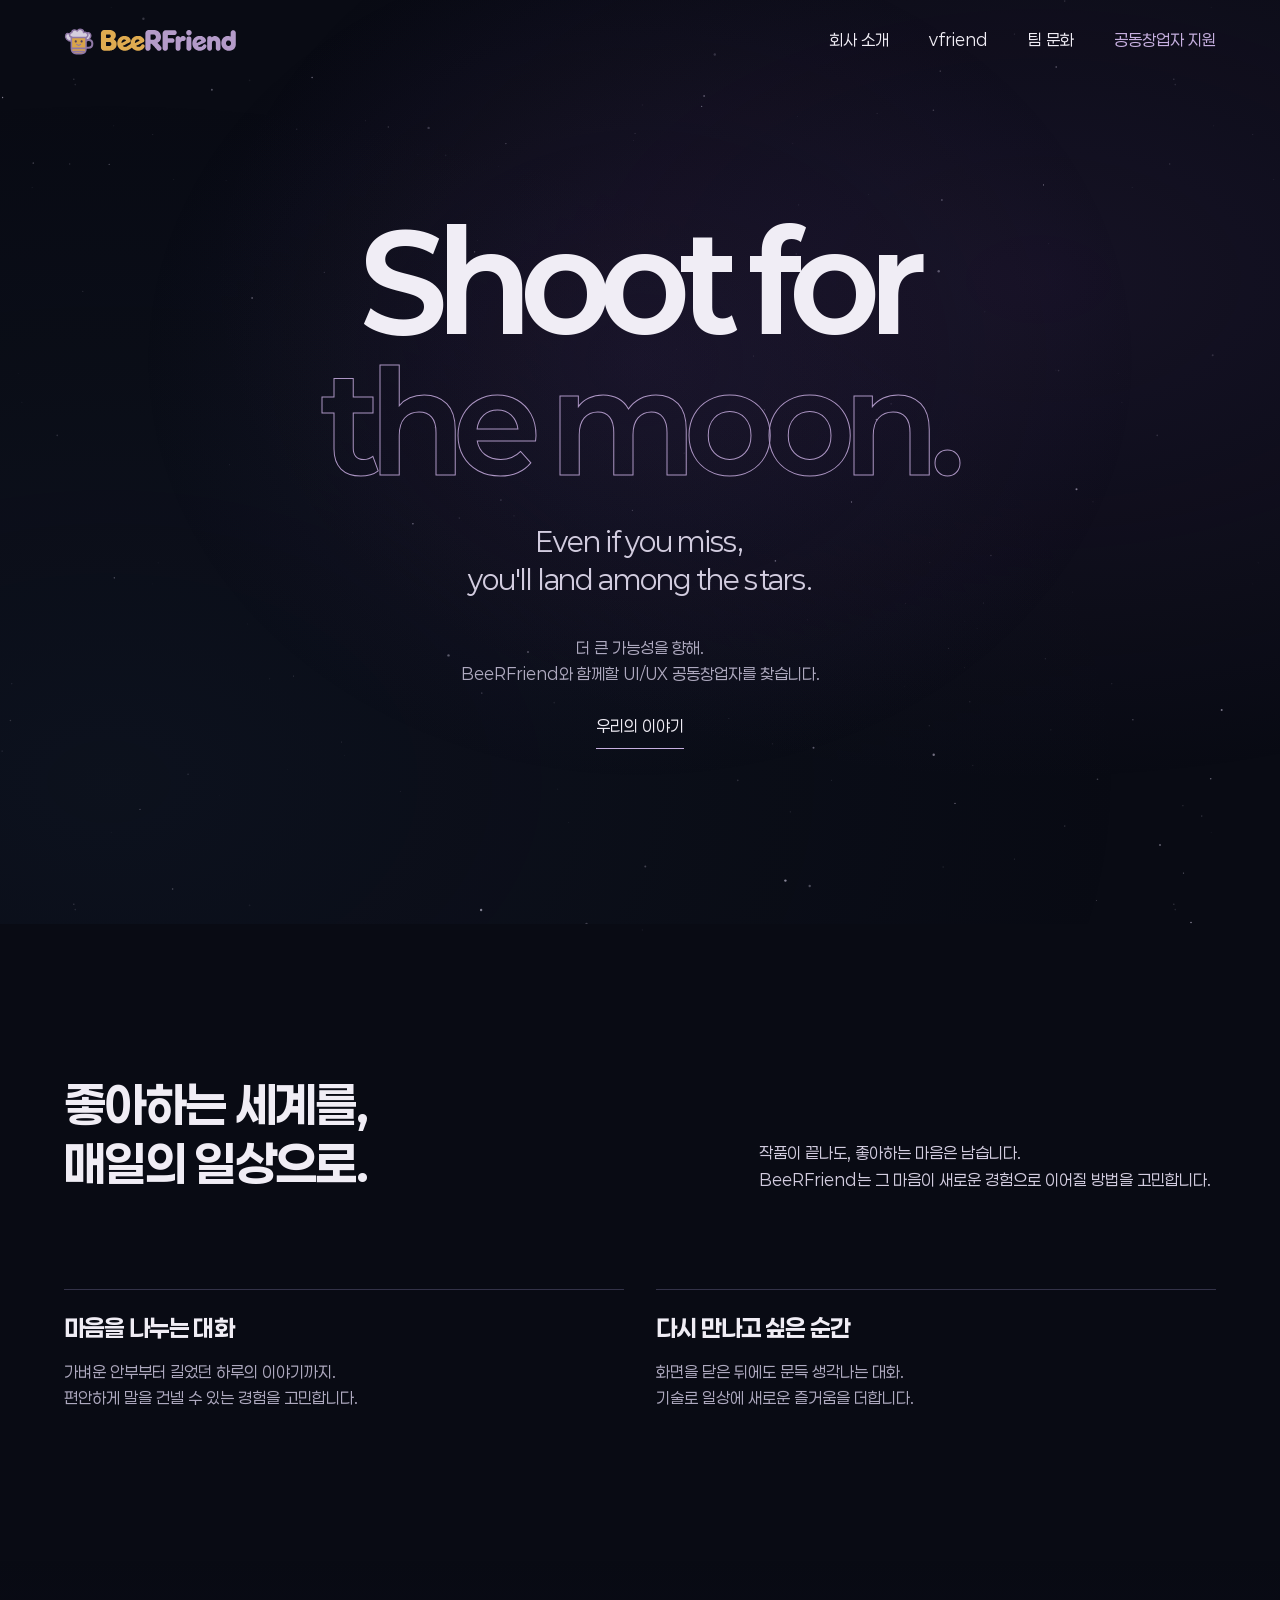
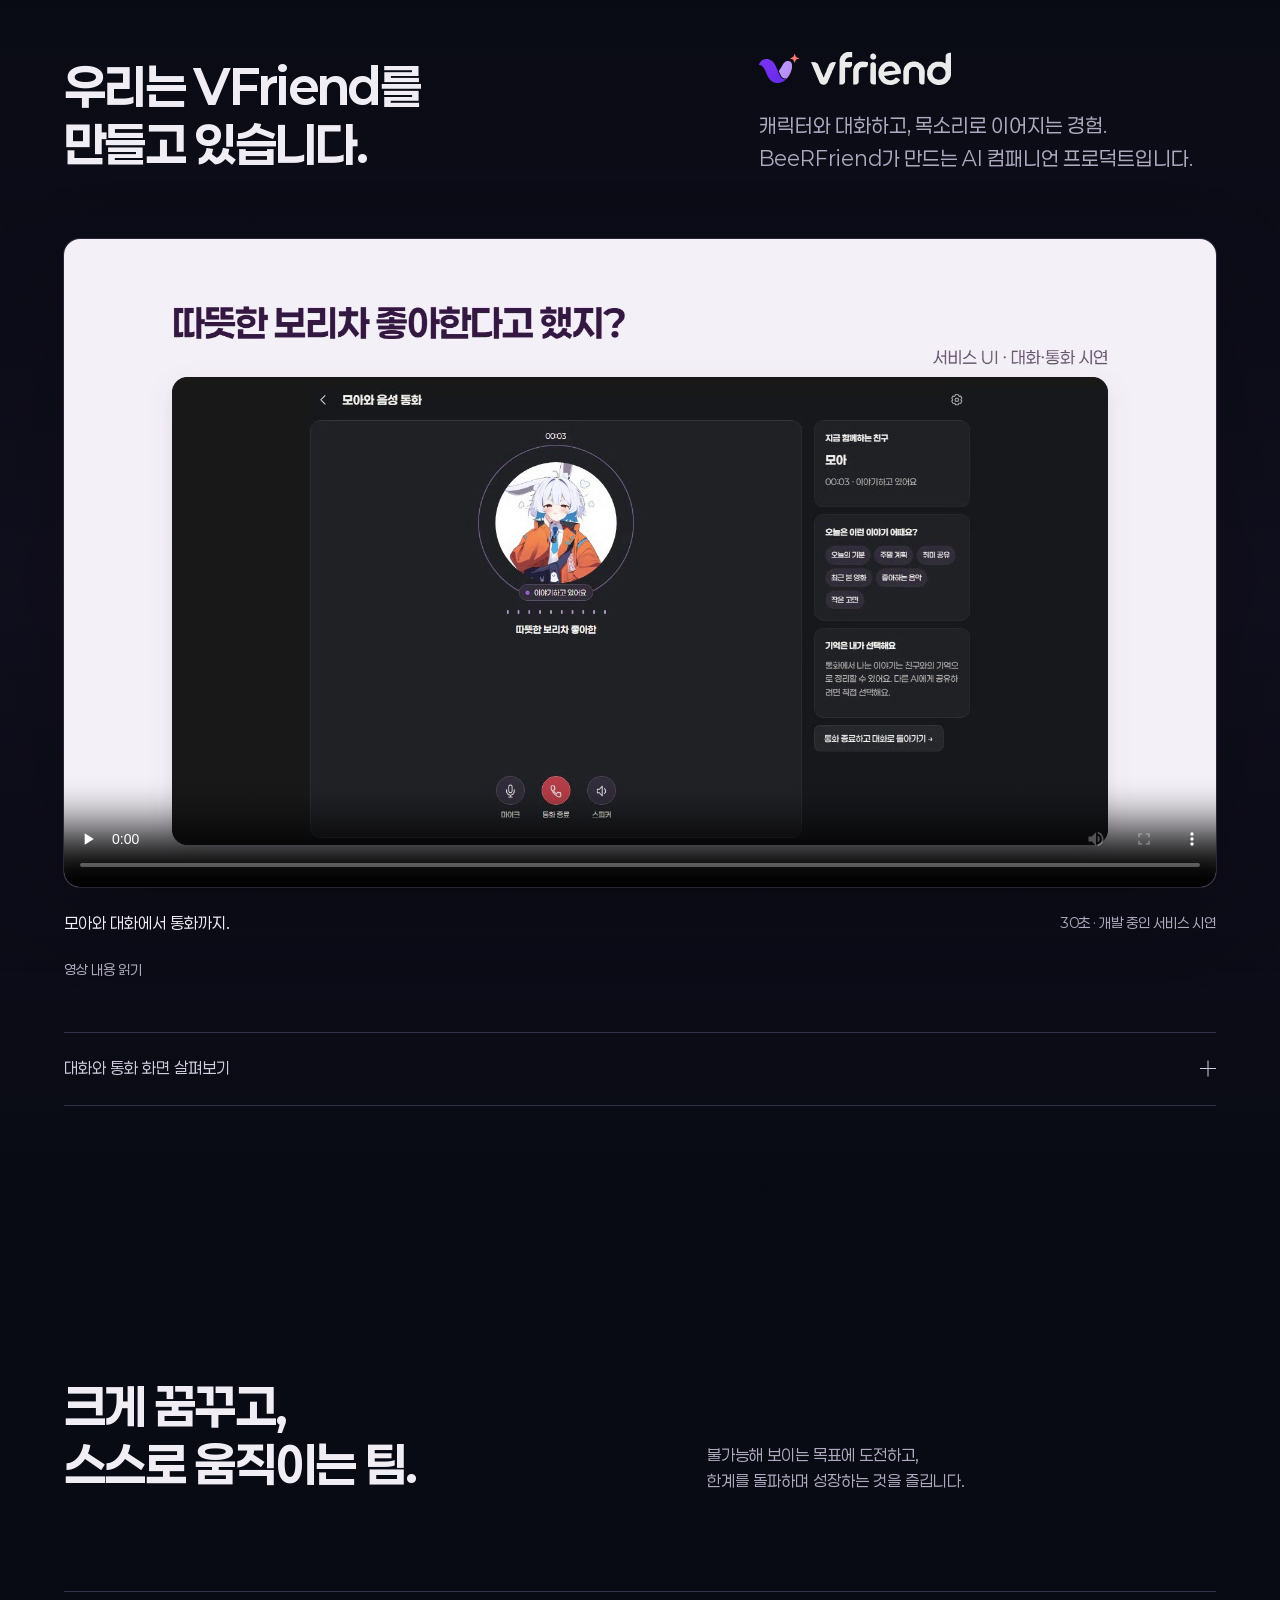
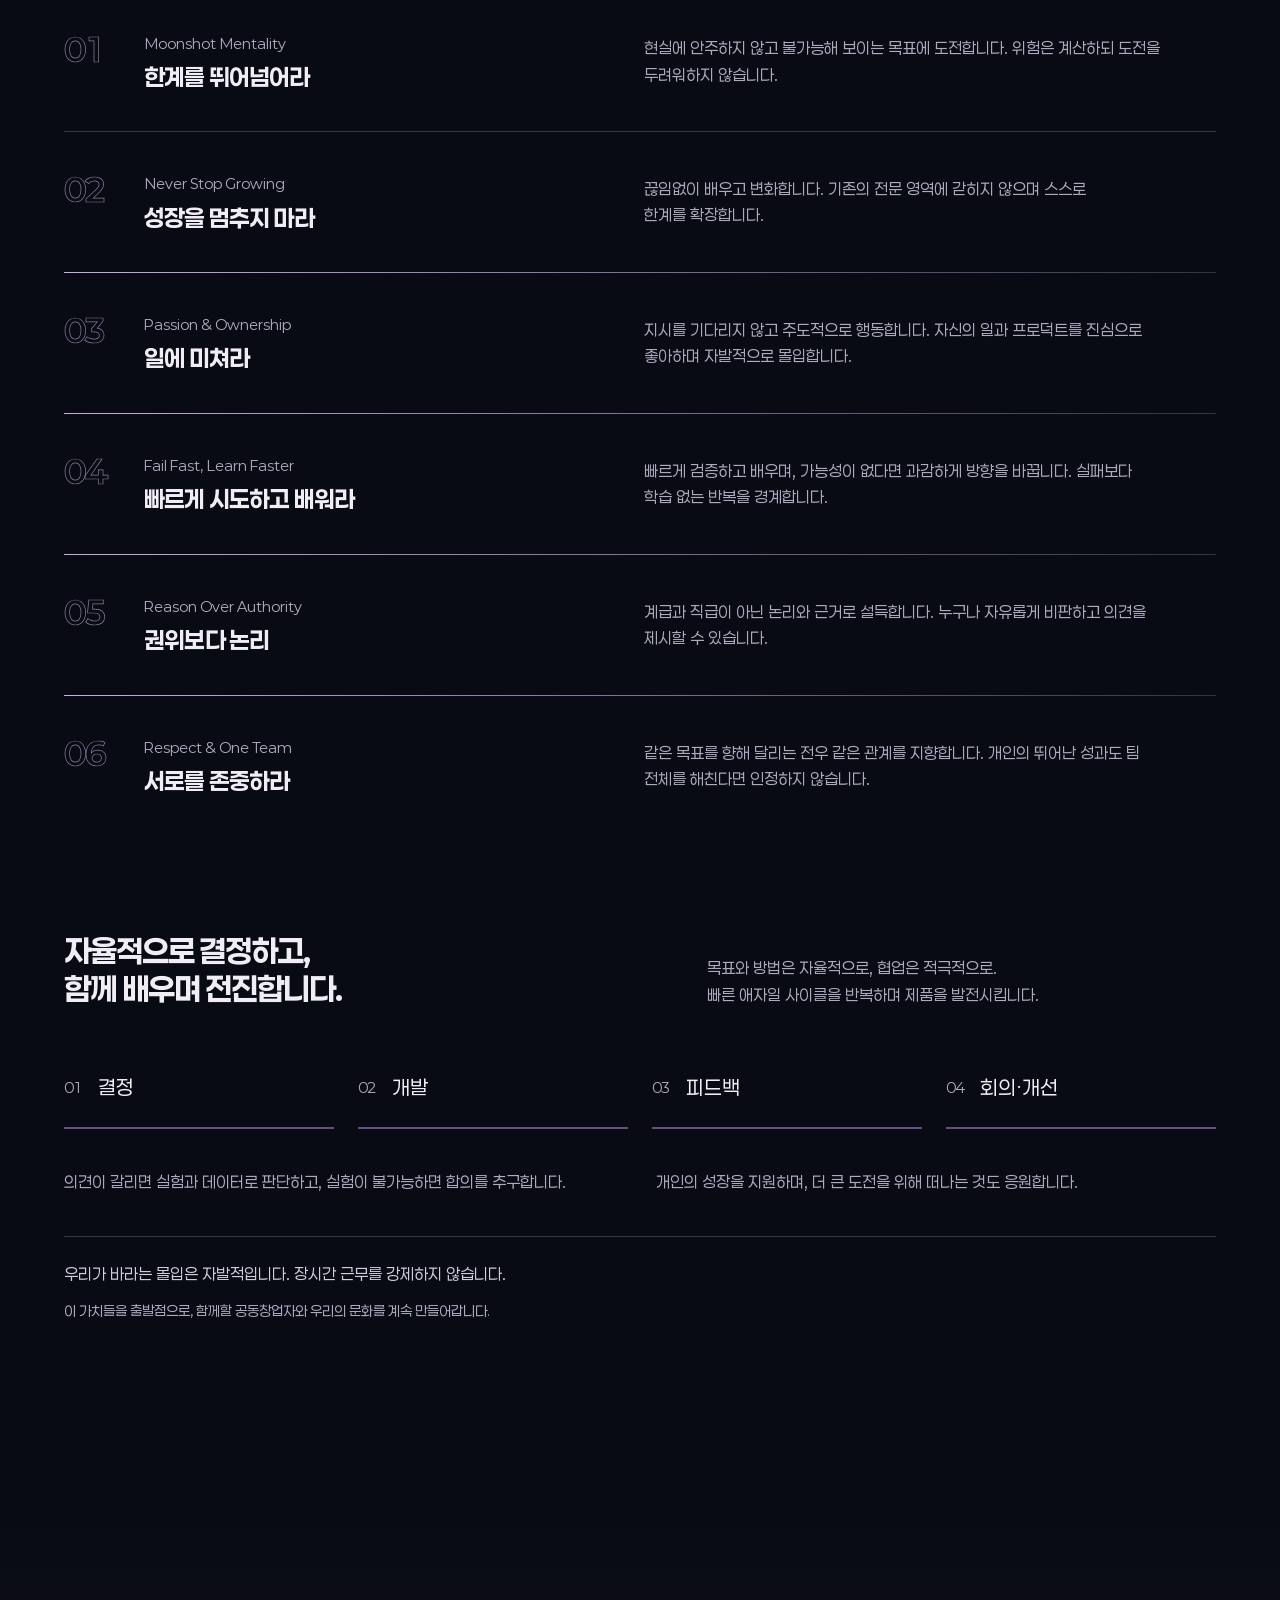
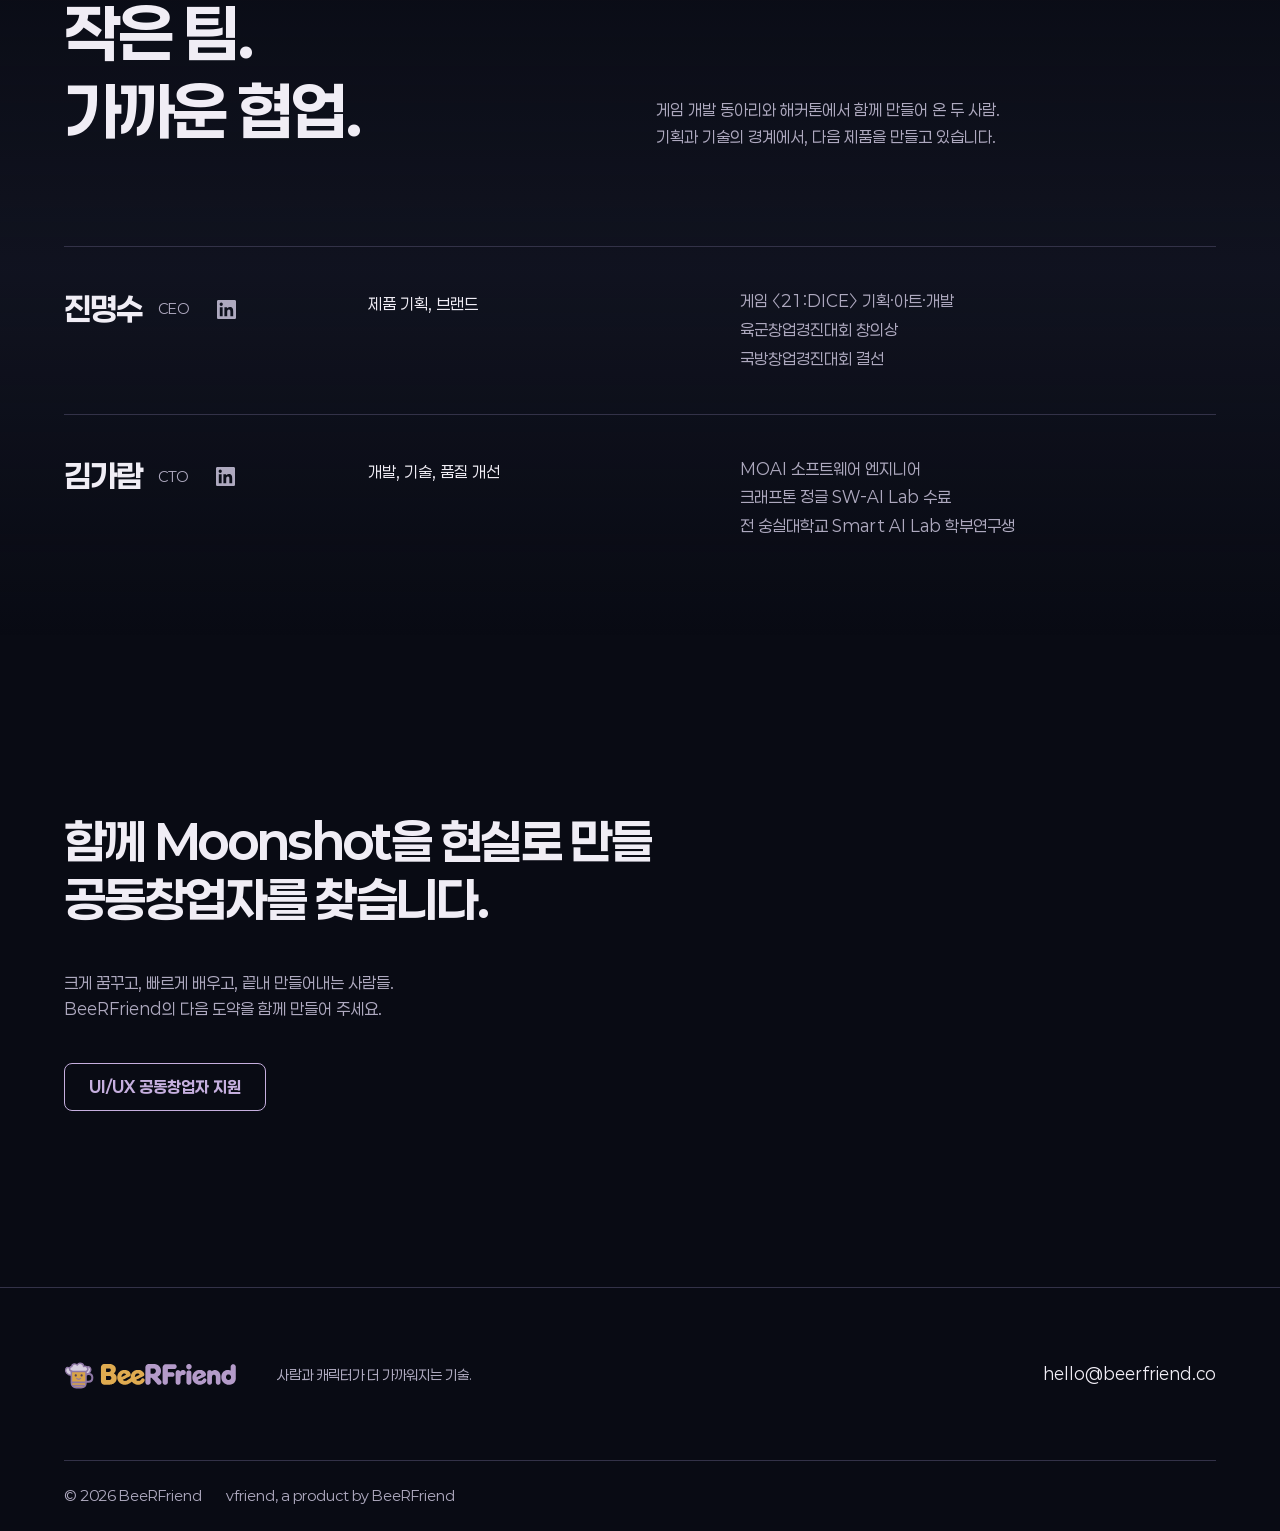
==== index.html @ 92ecc0ac "Publish BeeRFriend company website" ====
<!doctype html>
<html lang="ko">
<head>
  <meta charset="utf-8">
  <meta name="viewport" content="width=device-width,initial-scale=1">
  <meta name="theme-color" content="#090b14">
  <meta name="description" content="함께 Moonshot을 현실로 만들 UI/UX 공동창업자를 찾습니다. BeeRFriend는 AI와 디자인으로 새로운 대화 경험을 만듭니다.">
  <meta property="og:title" content="BeeRFriend — UI/UX 공동창업자 모집">
  <meta property="og:description" content="Shoot for the moon. Even if you miss, you'll land among the stars. 함께 Moonshot을 현실로 만들 공동창업자를 찾습니다.">
  <meta property="og:type" content="website">
  <title>BeeRFriend | UI/UX 공동창업자 모집</title>
  <link rel="icon" href="assets/beerfriend-mark.png" type="image/png">
  <link rel="preload" href="assets/fonts/Paperlogy-700.woff2" as="font" type="font/woff2" crossorigin>
  <link rel="stylesheet" href="styles.css">
  <script src="app.js" defer></script>
</head>
<body>
  <a class="skip-link" href="#main">본문으로 바로가기</a>
  <header class="site-header"><div class="nav-shell wrap">
  <a class="company-logo" href="#top" aria-label="BeeRFriend 회사 홈페이지 처음으로"><img src="assets/beerfriend-dark.svg" alt="BeeRFriend" width="178" height="57" fetchpriority="high"></a>
  <nav class="desktop-nav" aria-label="주 메뉴"><a href="#company">회사 소개</a><a href="#product">vfriend</a><a href="#culture">팀 문화</a><a class="nav-careers" href="apply.html">공동창업자 지원</a></nav>
  <button class="menu-toggle" type="button" aria-controls="mobile-nav" aria-expanded="false" aria-label="메뉴 열기"><span></span><span></span></button>
  </div><nav id="mobile-nav" aria-label="모바일 메뉴" hidden><a href="#company">회사 소개</a><a href="#product">vfriend</a><a href="#culture">팀 문화</a><a href="apply.html">공동창업자 지원</a></nav></header>

  <main id="main">
    <section class="hero" id="top" aria-labelledby="hero-title">
      <div class="hero-layout wrap">
        <div class="opening-copy">
          <h1 id="hero-title" lang="en"><span class="intro-line"><span>Shoot for</span></span> <span class="intro-line"><span>the moon.</span></span></h1>
          <p class="quote-continuation" lang="en">Even if you miss,<br> you'll land among the stars.</p>
          <p class="hero-company">더 큰 가능성을 향해.<br> BeeRFriend와 함께할 UI/UX 공동창업자를 찾습니다.</p>
          <a class="hero-product-link" href="#company">우리의 이야기</a>
        </div>
      </div>
</section>


    <section class="company-section wrap" id="company" aria-labelledby="company-title">
      <div class="company-intro"><h2 id="company-title">좋아하는 세계를,<br> 매일의 일상으로.</h2><p>작품이 끝나도, 좋아하는 마음은 남습니다.<br> BeeRFriend는 그 마음이 새로운 경험으로 이어질 방법을 고민합니다.</p></div>
      <div class="company-principles"><div><h3>마음을 나누는 대화</h3><p>가벼운 안부부터 길었던 하루의 이야기까지.<br> 편안하게 말을 건넬 수 있는 경험을 고민합니다.</p></div><div><h3>다시 만나고 싶은 순간</h3><p>화면을 닫은 뒤에도 문득 생각나는 대화.<br> 기술로 일상에 새로운 즐거움을 더합니다.</p></div></div>
    </section>

    <section class="product-section" id="product" aria-labelledby="product-title">
      <div class="wrap">
        <div class="product-intro"><h2 id="product-title">우리는 VFriend를<br> 만들고 있습니다.</h2><div class="product-intro-copy"><div class="product-brand"><img class="product-mark" src="assets/vfriend-mark.svg" alt="" width="40" height="40"><img class="product-wordmark" src="assets/vfriend.svg" alt="vfriend" width="140" height="34"></div><p>캐릭터와 대화하고, 목소리로 이어지는 경험.<br> BeeRFriend가 만드는 AI 컴패니언 프로덕트입니다.</p></div></div>
        <figure class="product-film" aria-label="VFriend 소개 영상">
          <video id="product-video" controls playsinline preload="none" poster="assets/demo-poster.jpg" aria-label="모아와의 대화와 음성 통화 시연"><source src="assets/vfriend-demo.mp4" type="video/mp4"><track kind="captions" src="assets/demo.ko.vtt" srclang="ko" label="한국어">이 브라우저에서는 영상을 재생할 수 없습니다.</video>
          <figcaption><span>모아와 대화에서 통화까지.</span><span>30초 · 개발 중인 서비스 시연</span></figcaption>
          <details class="video-transcript"><summary>영상 내용 읽기</summary><p>모아가 하루의 안부를 묻고, 문자로 나누던 대화를 목소리로 이어갑니다. 따뜻한 보리차를 좋아한다는 이야기를 다시 꺼내며 “오늘은 차 한 잔 하면서, 천천히 얘기하자”라고 말합니다.</p></details>
        </figure>
        <details class="product-screens"><summary>대화와 통화 화면 살펴보기<span class="accordion-icon" aria-hidden="true"></span></summary>
        <div class="product-showcase" role="region" aria-roledescription="슬라이드" aria-label="vfriend 대화와 통화 화면">
          <div class="slide-controls" aria-label="제품 화면 선택"><button type="button" data-slide="0" aria-pressed="true" aria-controls="product-slides"><img src="assets/icons/chat.svg" alt="" width="20" height="20">문자로 대화하기</button><button type="button" data-slide="1" aria-pressed="false" aria-controls="product-slides"><img src="assets/icons/phone.svg" alt="" width="20" height="20">목소리로 이어가기</button></div>
          <div class="product-slides" id="product-slides" tabindex="0" aria-label="제품 화면. 좌우 방향키로 넘길 수 있습니다.">
            <figure class="product-window" data-kind="product" role="group" aria-roledescription="슬라이드" aria-label="1 / 2, 문자 대화"><picture><source media="(max-width: 640px)" srcset="assets/product-mobile.png" width="390" height="844"><img src="assets/product-chat.jpg" alt="개발 중인 vfriend의 모아 대화 화면" width="1560" height="780" loading="lazy"></picture></figure>
            <figure class="product-window" data-kind="product" role="group" aria-roledescription="슬라이드" aria-label="2 / 2, 음성 통화"><picture><source media="(max-width: 640px)" srcset="assets/product-call-mobile.png" width="390" height="844"><img src="assets/product-call.jpg" alt="개발 중인 vfriend에서 모아와 음성 통화하는 시연 화면" width="1560" height="780" loading="lazy"></picture></figure>
          </div>
          <div class="showcase-caption"><p id="slide-caption" aria-live="polite">문자로 나눈 이야기를, 목소리로 이어갑니다.</p></div>
        </div>
        <div class="product-foot"><p>개발 중인 서비스 화면으로 구성한 대화·통화 시연입니다.</p><div><span><img src="assets/icons/chat.svg" alt="" width="20" height="20">대화</span><span><img src="assets/icons/memory.svg" alt="" width="20" height="20">기억</span><span><img src="assets/icons/speaker.svg" alt="" width="20" height="20">목소리</span></div></div>
        </details>
      </div>
    </section>

    <section class="culture-section wrap" id="culture" aria-labelledby="culture-title">
      <div class="culture-heading"><h2 id="culture-title">크게 꿈꾸고,<br> 스스로 움직이는 팀.</h2><div><p>불가능해 보이는 목표에 도전하고,<br> 한계를 돌파하며 성장하는 것을 즐깁니다.</p></div></div>
      <div class="culture-values">
        <article><span class="value-number" aria-hidden="true">01</span><p class="value-name" lang="en">Moonshot Mentality</p><h3>한계를 뛰어넘어라</h3><p>현실에 안주하지 않고 불가능해 보이는 목표에 도전합니다. 위험은 계산하되 도전을 두려워하지 않습니다.</p></article>
        <article><span class="value-number" aria-hidden="true">02</span><p class="value-name" lang="en">Never Stop Growing</p><h3>성장을 멈추지 마라</h3><p>끊임없이 배우고 변화합니다. 기존의 전문 영역에 갇히지 않으며 스스로 한계를 확장합니다.</p></article>
        <article><span class="value-number" aria-hidden="true">03</span><p class="value-name" lang="en">Passion &amp; Ownership</p><h3>일에 미쳐라</h3><p>지시를 기다리지 않고 주도적으로 행동합니다. 자신의 일과 프로덕트를 진심으로 좋아하며 자발적으로 몰입합니다.</p></article>
        <article><span class="value-number" aria-hidden="true">04</span><p class="value-name" lang="en">Fail Fast, Learn Faster</p><h3>빠르게 시도하고 배워라</h3><p>빠르게 검증하고 배우며, 가능성이 없다면 과감하게 방향을 바꿉니다. 실패보다 학습 없는 반복을 경계합니다.</p></article>
        <article><span class="value-number" aria-hidden="true">05</span><p class="value-name" lang="en">Reason Over Authority</p><h3>권위보다 논리</h3><p>계급과 직급이 아닌 논리와 근거로 설득합니다. 누구나 자유롭게 비판하고 의견을 제시할 수 있습니다.</p></article>
        <article><span class="value-number" aria-hidden="true">06</span><p class="value-name" lang="en">Respect &amp; One Team</p><h3>서로를 존중하라</h3><p>같은 목표를 향해 달리는 전우 같은 관계를 지향합니다. 개인의 뛰어난 성과도 팀 전체를 해친다면 인정하지 않습니다.</p></article>
      </div>
      <div class="working-style"><div class="working-heading"><h3>자율적으로 결정하고,<br> 함께 배우며 전진합니다.</h3><p>목표와 방법은 자율적으로, 협업은 적극적으로.<br> 빠른 애자일 사이클을 반복하며 제품을 발전시킵니다.</p></div><ol class="working-cycle" aria-label="반복하는 업무 과정"><li>결정</li><li>개발</li><li>피드백</li><li>회의·개선</li></ol><div class="working-notes"><p>의견이 갈리면 실험과 데이터로 판단하고, 실험이 불가능하면 합의를 추구합니다.</p><p>개인의 성장을 지원하며, 더 큰 도전을 위해 떠나는 것도 응원합니다.</p></div><p class="culture-boundary">우리가 바라는 몰입은 자발적입니다. 장시간 근무를 강제하지 않습니다.</p><p class="culture-evolution">이 가치들을 출발점으로, 함께할 공동창업자와 우리의 문화를 계속 만들어갑니다.</p></div>
    </section>

    <section class="team-section" id="team" aria-labelledby="team-title"><div class="wrap">
      <div class="team-heading"><h2 id="team-title">작은 팀.<br> 가까운 협업.</h2><p>게임 개발 동아리와 해커톤에서 함께 만들어 온 두 사람.<br> 기획과 기술의 경계에서, 다음 제품을 만들고 있습니다.</p></div>
      <div class="team-people">
        <article><div class="person-heading"><h3>진명수</h3><span>CEO</span><a class="person-link" href="https://www.linkedin.com/in/%EB%AA%85%EC%88%98-%EC%A7%84-718b62438/" target="_blank" rel="noopener noreferrer" aria-label="진명수 LinkedIn 프로필"><span class="icon linkedin" aria-hidden="true"></span></a></div><p class="person-field">제품 기획, 브랜드</p><ul><li>게임 〈21:DICE〉 기획·아트·개발</li><li>육군창업경진대회 창의상</li><li>국방창업경진대회 결선</li></ul></article>
        <article><div class="person-heading"><h3>김가람</h3><span>CTO</span><a class="person-link" href="https://www.linkedin.com/in/kimgalam0831/" target="_blank" rel="noopener noreferrer" aria-label="김가람 LinkedIn 프로필"><span class="icon linkedin" aria-hidden="true"></span></a></div><p class="person-field">개발, 기술, 품질 개선</p><ul><li>MOAI 소프트웨어 엔지니어</li><li>크래프톤 정글 SW-AI Lab 수료</li><li>전 숭실대학교 Smart AI Lab 학부연구생</li></ul></article>
      </div>
    </div></section>

    <section class="careers-section invitation-section wrap" id="careers" aria-labelledby="careers-title">
      <div class="careers-heading"><h2 id="careers-title">함께 Moonshot을 현실로 만들<br> 공동창업자를 찾습니다.</h2><p>크게 꿈꾸고, 빠르게 배우고, 끝내 만들어내는 사람들.<br> BeeRFriend의 다음 도약을 함께 만들어 주세요.</p></div>
      <a class="button secondary" href="apply.html">UI/UX 공동창업자 지원</a>
    </section>
  </main>

  <footer class="site-footer"><div class="wrap"><div class="footer-main"><a class="company-logo" href="#top" aria-label="BeeRFriend 회사 홈페이지 처음으로"><img src="assets/beerfriend-dark.svg" alt="BeeRFriend" width="178" height="57" loading="lazy"></a><p>사람과 캐릭터가 더 가까워지는 기술.</p><a href="mailto:hello@beerfriend.co">hello@beerfriend.co</a></div><div class="footer-bottom"><span>© <span id="current-year">2026</span> BeeRFriend</span><span>vfriend, a product by BeeRFriend</span></div></div></footer>


</body>
</html>
---- styles.css ----
/* BeeRFriend: deep night sky, muted lavender and honey, original logo geometry. */
@import url('./tokens.css');
@import url('./base.css');
@font-face{font-family:Paperlogy;src:url('assets/fonts/Paperlogy-400.woff2') format('woff2');font-weight:400;font-display:swap}
@font-face{font-family:Paperlogy;src:url('assets/fonts/Paperlogy-700.woff2') format('woff2');font-weight:700;font-display:swap}

html{color-scheme:dark;scroll-behavior:smooth;scroll-padding-top:var(--space-lg)}
body{word-break:keep-all;font-synthesis:none;position:relative;isolation:isolate}
body::before{content:'';position:fixed;inset:0;z-index:-1;pointer-events:none;background-image:url('assets/night-sky.svg'),radial-gradient(ellipse at 80% 32%,rgb(74 47 106 / .2),transparent 55%),radial-gradient(ellipse at 10% 85%,rgb(33 52 80 / .16),transparent 60%);background-size:1600px 1200px,100% 100%,100% 100%;background-position:center top;}

h1,h2,h3{line-height:1.22;letter-spacing:-.035em}h2{font-size:var(--text-section)}
a{color:inherit;text-decoration:none}button{border:0;background:transparent;color:inherit;cursor:pointer}button,input,textarea{font:inherit}
button:disabled{opacity:.55;cursor:not-allowed}button:active{transform:translateY(1px)}button:disabled:active{transform:none}
a:hover{color:var(--color-link)}a:active{opacity:.8}p{line-height:1.65}figure{margin:0}
.wrap{width:100%;max-width:var(--container);padding-inline:var(--gutter);margin-inline:auto}
.button{display:inline-flex;align-items:center;justify-content:center;min-height:48px;padding:var(--space-sm) var(--space-lg);gap:var(--space-sm);border:1px solid transparent;border-radius:var(--radius-control);font-size:var(--text-md);line-height:1.4;font-weight:700;white-space:nowrap;transition:background-color var(--dur-short) var(--ease-out)}
.button:active{transform:translateY(1px)}.button.primary{background:var(--color-accent);color:var(--color-accent-ink)}.button.primary:hover{background:var(--color-brand-deep)}
.button.secondary{background:transparent;border-color:var(--color-link);color:var(--color-link)}.button.secondary:hover{background:var(--color-paper-3)}
.icon{display:inline-block;width:20px;height:20px;flex-shrink:0;background:currentColor;mask-size:contain;mask-position:center;mask-repeat:no-repeat}.icon.play{mask-image:url('assets/icons/play.svg')}
.skip-link{position:fixed;left:var(--space-md);top:var(--space-sm);z-index:var(--z-tooltip);background:var(--color-accent);color:var(--color-accent-ink);padding:var(--space-sm) var(--space-lg);transform:translateY(-180%)}.skip-link:focus-visible{transform:none;color:var(--color-accent-ink)}
.site-header{height:var(--header-height);position:absolute;top:0;left:0;right:0;z-index:var(--z-sticky-nav);background:transparent;color:var(--color-ink)}
.nav-shell{height:100%;display:flex;align-items:center;justify-content:space-between;gap:var(--space-xl)}
.company-logo{width:173px;height:44px;position:relative;display:block;overflow:clip;flex-shrink:0}.company-logo img{position:absolute;width:208px;max-width:none;height:auto;left:-18px;top:-11px}
.desktop-nav{display:flex;gap:var(--space-xl);font-size:var(--text-md);align-items:center}.desktop-nav a{min-height:44px;display:inline-flex;align-items:center}.desktop-nav .nav-careers{color:var(--color-link)}.desktop-nav [aria-current=page]{text-decoration:underline;text-underline-offset:8px}.person-link{display:inline-flex;width:44px;height:44px;align-items:center;justify-content:center;color:var(--color-muted);flex-shrink:0}.person-link:hover{color:var(--color-ink)}.icon.linkedin{mask-image:url('assets/icons/linkedin.svg');width:19px;height:19px}
.menu-toggle{display:none;width:48px;height:48px;padding:var(--space-sm);flex-direction:column;align-items:center;justify-content:center;gap:var(--space-xs)}.menu-toggle span{display:block;width:24px;height:1px;background:currentColor}.menu-toggle[aria-expanded=true] span:first-child{transform:translateY(4.5px) rotate(45deg)}.menu-toggle[aria-expanded=true] span:last-child{transform:translateY(-4.5px) rotate(-45deg)}
#mobile-nav{position:absolute;top:var(--header-height);left:0;right:0;background:var(--color-paper);border-bottom:1px solid var(--color-rule);padding:var(--space-lg) var(--gutter);display:grid;gap:var(--space-xs)}#mobile-nav a{display:flex;align-items:center;min-height:48px}

.company-section{padding-block:var(--section-gap-l) var(--section-gap)}
.company-intro{display:grid;grid-template-columns:minmax(0,1.45fr) minmax(0,1fr);gap:var(--gap-columns);align-items:end}.company-intro p{max-width:45ch;color:var(--color-ink-2)}
.company-principles{display:grid;grid-template-columns:repeat(2,minmax(0,1fr));gap:var(--gap-columns);margin-top:var(--space-3xl)}.company-principles>div{padding-top:var(--space-lg);border-top:1px solid var(--color-rule)}.company-principles h3{margin-bottom:var(--space-md)}.company-principles p{color:var(--color-muted)}


.product-section{--color-product:var(--color-paper);--color-product-ink:var(--color-ink);--color-product-muted:var(--color-muted);--color-product-line:var(--color-rule);padding-block:var(--space-3xl);background:linear-gradient(180deg,transparent,rgb(41 29 59 / .25) 50%,transparent);color:var(--color-product-ink)}.product-section :focus-visible{outline-color:var(--color-product-ink)}
.product-intro{display:grid;grid-template-columns:minmax(0,1.45fr) minmax(0,1fr);gap:var(--gap-columns);align-items:end;margin-bottom:var(--space-2xl)}
.product-brand{display:flex;align-items:center;gap:var(--space-sm);margin-bottom:var(--space-lg)}.product-wordmark{filter:brightness(0) invert(1);opacity:.92}.product-intro p{font-size:var(--text-lg);color:var(--color-product-muted)}
.product-slides{display:flex;overflow-x:auto;scroll-snap-type:x mandatory;scrollbar-width:none;border-radius:var(--radius-card);overscroll-behavior-x:contain}.product-slides::-webkit-scrollbar{display:none}.product-window{flex:0 0 100%;min-width:0;scroll-snap-align:start;scroll-snap-stop:always}.product-window picture>img{width:100%;height:auto;border-radius:var(--radius-card)}
.slide-controls{display:flex;gap:var(--space-sm);margin-bottom:var(--space-lg)}.slide-controls button{display:flex;align-items:center;justify-content:center;gap:var(--space-xs);min-height:48px;padding:var(--space-sm) var(--space-lg);border:1px solid var(--color-product-line);border-radius:var(--radius-pill);color:var(--color-product-muted);font-size:var(--text-md);transition:background-color var(--dur-short),color var(--dur-short)}.slide-controls img{filter:brightness(0) invert(1)}.slide-controls button[aria-pressed=true]{background:var(--color-product-ink);color:var(--color-product);border-color:var(--color-product-ink)}.slide-controls button[aria-pressed=true] img{filter:brightness(0)}.slide-controls button:hover{border-color:var(--color-product-ink)}
.showcase-caption{display:flex;align-items:center;justify-content:space-between;gap:var(--space-lg);padding-block:var(--space-lg);border-bottom:1px solid var(--color-product-line);font-size:var(--text-lg)}
.watch-demo{display:inline-flex;align-items:center;gap:var(--space-sm);min-height:48px;font-size:var(--text-md);padding:var(--space-sm) var(--space-lg);border:1px solid var(--color-product-muted);border-radius:var(--radius-control);white-space:nowrap}.watch-demo:hover{background:var(--color-product-line)}
.product-foot{display:flex;justify-content:space-between;align-items:center;gap:var(--space-lg);padding-top:var(--space-lg);font-size:var(--text-sm);color:var(--color-product-muted)}.product-foot>div{display:flex;gap:var(--space-lg)}.product-foot span{display:flex;gap:var(--space-xs);align-items:center;white-space:nowrap}.product-foot img{filter:brightness(0) invert(1);opacity:.65}
.product-film-link{min-height:44px;font-size:var(--text-sm);padding:var(--space-sm) 0;text-decoration:underline;text-underline-offset:.25em;color:var(--color-product-ink)}.product-film-link:hover{color:var(--color-accent)}

.team-section{background:linear-gradient(180deg,transparent,rgb(28 31 49 / .4) 50%,transparent);color:var(--color-ink);padding-block:var(--space-3xl)}
.team-heading{display:grid;grid-template-columns:repeat(2,minmax(0,1fr));gap:var(--gap-columns);align-items:end}.team-heading h2{font-size:clamp(2rem,5vw,4.5rem)}.team-heading p{color:var(--color-muted)}
.team-people{margin-top:var(--space-3xl)}.team-people article{display:grid;grid-template-columns:minmax(0,.8fr) minmax(0,1fr) minmax(0,1.4fr);gap:var(--gap-columns);border-top:1px solid var(--color-rule);padding-block:var(--space-xl);align-items:start}.team-people article:last-child{padding-bottom:0}
.person-heading{display:flex;gap:var(--space-md);align-items:center}.person-heading h3{font-size:var(--text-2xl)}.person-heading span{color:var(--color-muted);font-size:var(--text-sm)}.person-field{padding-top:var(--space-2xs)}.team-people ul{list-style:none;margin:0;padding:0;color:var(--color-muted);font-size:var(--text-md);line-height:1.8}

.careers-section{padding-block:var(--section-gap-l)}.careers-heading h2{max-width:none}.careers-heading p{margin-top:var(--space-xl);color:var(--color-muted)}.culture-evolution{margin-top:var(--space-sm);font-size:var(--text-sm);color:var(--color-muted)}
.careers-grid{display:grid;grid-template-columns:minmax(0,1fr) minmax(0,1.5fr);gap:var(--gap-columns);margin-top:var(--space-3xl)}
.apply-card{padding-top:var(--space-lg)}.apply-card h3{font-size:var(--text-2xl)}.apply-card>p{margin-top:var(--space-sm);color:var(--color-muted)}.apply-card>.apply-note{margin-top:var(--space-xl);color:var(--color-ink-2)}.apply-card .button{margin-top:var(--space-lg)}.email-direct{display:block;margin-top:var(--space-md);font-size:var(--text-md);width:fit-content;min-height:44px;padding-block:var(--space-xs)}
.role-details details{border-top:1px solid var(--color-rule)}.role-details details:last-child{border-bottom:1px solid var(--color-rule)}
.role-details summary{display:flex;align-items:center;justify-content:space-between;gap:var(--space-lg);min-height:80px;padding-block:var(--space-lg);font-size:var(--text-lg);font-weight:700;cursor:pointer;list-style:none}.role-details summary::-webkit-details-marker{display:none}
.accordion-icon{width:16px;height:16px;position:relative;flex-shrink:0}.accordion-icon::before,.accordion-icon::after{content:'';position:absolute;background:currentColor;left:0;top:7px;width:16px;height:1px}.accordion-icon::after{transform:rotate(90deg)}details[open]>.accordion-icon::after,details[open]>summary .accordion-icon::after{transform:none}
.role-details details>div{padding-bottom:var(--space-xl);color:var(--color-muted)}.role-details ul{padding-left:var(--space-lg);margin:0;display:grid;gap:var(--space-sm)}.role-details li{padding-left:var(--space-2xs)}.role-details p+p,.role-details ul+p{margin-top:var(--space-lg)}

.site-footer{padding-block:var(--space-2xl) var(--space-lg);border-top:1px solid var(--color-rule)}.footer-main{display:flex;align-items:center;gap:var(--space-xl)}.footer-main p{color:var(--color-muted);font-size:var(--text-sm)}.footer-main>a:last-child{margin-left:auto;font-size:var(--text-md);min-height:44px;display:flex;align-items:center}
.footer-bottom{display:flex;align-items:center;gap:var(--space-lg);margin-top:var(--space-2xl);padding-top:var(--space-lg);border-top:1px solid var(--color-rule);font-size:var(--text-sm);color:var(--color-muted)}.footer-bottom>button{margin-left:auto}

dialog{position:fixed;border:0;padding:0;background:var(--color-paper);color:var(--color-ink);border-radius:var(--radius-dialog);max-height:calc(100dvh - var(--space-xl));width:min(100% - var(--space-xl),660px);overflow-y:auto;z-index:var(--z-modal)}dialog::backdrop{background:var(--color-overlay)}
.dialog-close{display:flex;align-items:center;justify-content:center;width:48px;height:48px;font-size:var(--text-2xl);font-weight:400;border-radius:var(--radius-control);flex-shrink:0}.dialog-close:hover{background:var(--color-paper-3)}
#film-dialog{width:min(100% - var(--space-xl),1120px)}.film-heading{padding:var(--space-lg);display:flex;align-items:center;justify-content:space-between;gap:var(--space-lg)}.film-heading h2{font-size:var(--text-title)}#product-video{width:100%;height:auto;aspect-ratio:16/9;background:#070810;border-radius:var(--radius-card)}.film-caption{padding:var(--space-lg);font-size:var(--text-md);color:var(--color-muted)}.film-caption details{margin-top:var(--space-lg)}.film-caption summary{cursor:pointer;min-height:44px;display:flex;align-items:center;text-decoration:underline;text-underline-offset:.25em}.film-caption details p{padding-top:var(--space-md)}
.application{display:grid;grid-template-columns:minmax(0,1fr) minmax(0,1.5fr);gap:var(--gap-columns);border-top:1px solid var(--color-rule);margin-top:var(--space-3xl);padding-top:var(--space-2xl)}.application-heading h3{font-size:var(--text-3xl)}.application-heading p{margin-top:var(--space-lg);color:var(--color-muted)}.application-heading>a{display:inline-flex;align-items:center;min-height:44px;margin-top:var(--space-md);font-size:var(--text-md);color:var(--color-accent)}
.thanks-page{min-height:100svh;display:flex;flex-direction:column}.thanks-content{padding-block:var(--space-3xl);flex:1}.thanks-role{color:var(--color-accent);margin-bottom:var(--space-lg);font-weight:700}.thanks-content h1{font-size:var(--text-display-s)}.thanks-content h1+p{margin-top:var(--space-xl)}.thanks-note{margin-top:var(--space-lg);color:var(--color-muted);font-size:var(--text-sm)}.thanks-note a{text-decoration:underline}.thanks-content .button{margin-top:var(--space-xl)}.thanks-page .site-footer{font-size:var(--text-sm);color:var(--color-muted)}
#apply-form{position:relative;display:grid;gap:var(--space-lg);min-width:0}.form-row{display:grid;grid-template-columns:repeat(2,minmax(0,1fr));gap:var(--space-lg)}.form-field{display:grid;gap:var(--space-sm)}#apply-form label{font-size:var(--text-md);font-weight:700;display:flex;gap:var(--space-xs);align-items:baseline}#apply-form label span{font-size:var(--text-sm);font-weight:400;color:var(--color-muted)}
#apply-form input,#apply-form textarea{width:100%;min-width:0;min-height:48px;border:1px solid var(--color-muted);border-radius:var(--radius-control);background:var(--color-paper);color:var(--color-ink);padding:var(--space-sm) var(--space-md);font-size:var(--text-md);line-height:1.5;resize:vertical}#apply-form input:focus-visible,#apply-form textarea:focus-visible{outline-offset:-3px}#apply-form ::placeholder{color:var(--color-muted)}#apply-form .button{width:100%}.form-note{font-size:var(--text-sm);color:var(--color-muted)}
#apply-form .form-consent{display:flex;align-items:flex-start;gap:var(--space-sm);min-height:44px;cursor:pointer}#apply-form .form-consent input{width:20px;min-height:20px;height:20px;margin:2px 0 0;flex-shrink:0;accent-color:var(--color-accent)}#apply-form .form-consent span{margin:0}.form-honey{position:absolute;left:-10000px;width:1px;height:1px;overflow:hidden}.form-status{font-size:var(--text-md);min-height:3em}.form-status[data-state=error]{color:var(--color-error)}.form-status[data-state=success]{color:var(--color-success)}
.careers-heading .opening-date{margin-top:var(--space-lg);font-size:var(--text-sm)}.opening-date time{margin-left:var(--space-xs)}
.application-group{border:0;padding:0;margin:0 0 var(--space-lg);min-width:0;display:grid;gap:var(--space-lg)}.application-group legend{font-size:var(--text-lg);font-weight:700;padding:0 0 var(--space-lg);margin:0;width:100%;border-bottom:1px solid var(--color-rule);margin-bottom:var(--space-lg)}
#apply-form select{width:100%;min-width:0;min-height:48px;border:1px solid var(--color-muted);border-radius:var(--radius-control);background:var(--color-paper);color:var(--color-ink);padding:var(--space-sm) var(--space-md);font:inherit;font-size:var(--text-md)}
#apply-form .file-label{font-size:var(--text-sm);color:var(--color-muted);font-weight:400}#apply-form input[type=file]{padding:var(--space-sm);overflow:hidden;font-size:var(--text-sm)}#apply-form input[type=file]::file-selector-button{padding:var(--space-xs) var(--space-sm);border:0;border-radius:var(--radius-control);background:var(--color-paper-3);color:var(--color-accent);font:inherit;margin-right:var(--space-sm);cursor:pointer}.file-summary{font-size:var(--text-sm);overflow-wrap:anywhere;word-break:break-all;color:var(--color-muted)}.file-summary:empty{display:none}
.meeting-range{font-weight:700;font-size:var(--text-md);color:var(--color-accent)}#meeting-slots{display:grid;gap:var(--space-xs)}.meeting-day{display:grid;grid-template-columns:minmax(80px,1fr) repeat(3,minmax(0,1fr));align-items:center;gap:var(--space-xs)}.meeting-date{font-size:var(--text-sm)}#apply-form .meeting-option{position:relative;display:flex;flex-direction:column;align-items:center;justify-content:center;gap:var(--space-2xs);min-height:64px;padding:var(--space-xs) var(--space-2xs);border:1px solid var(--color-rule);border-radius:var(--radius-control);cursor:pointer}#apply-form .meeting-option input{position:absolute;inset:0;width:100%;height:100%;margin:0;opacity:0;cursor:pointer}#apply-form .meeting-option span{font-size:var(--text-sm);color:var(--color-ink);margin:0}.meeting-option small{font-size:var(--text-xs);font-weight:400;color:var(--color-muted)}#apply-form .meeting-option:has(:checked){background:var(--color-accent);border-color:var(--color-accent)}#apply-form .meeting-option:has(:checked) span,.meeting-option:has(:checked) small{color:var(--color-on-brand)}.meeting-option:has(:focus-visible){outline:2px solid var(--color-focus);outline-offset:2px}.meeting-option:has(:disabled){opacity:.35;cursor:not-allowed}.meeting-option:has(:disabled) input{cursor:not-allowed}.field-error{font-size:var(--text-sm);color:var(--color-error)}.field-error:empty{display:none}


@media(max-width:70rem){.team-people article{grid-template-columns:minmax(0,1fr) minmax(0,1.6fr)}.person-field{grid-column:1}.team-people ul{grid-column:2;grid-row:1 / span 2}.company-intro,.product-intro{grid-template-columns:repeat(2,minmax(0,1fr))}}
@media(max-width:60rem){.desktop-nav{display:none}.menu-toggle{display:flex}.company-intro,.product-intro,.team-heading{grid-template-columns:minmax(0,1fr);gap:var(--space-xl)}.company-intro h2,.team-heading h2{max-width:none}.company-principles{margin-top:var(--space-2xl)}.product-intro{margin-bottom:var(--space-xl)}.product-intro-copy{display:flex;gap:var(--space-xl);align-items:center}.product-brand{margin:0}.product-intro p{font-size:var(--text-md)}.team-people{margin-top:var(--space-2xl)}.careers-grid{grid-template-columns:minmax(0,1fr);gap:var(--space-2xl)}.apply-card{grid-row:2}.footer-main{flex-wrap:wrap;gap:var(--space-lg)}.footer-main p{display:none}.footer-bottom{flex-wrap:wrap;margin-top:var(--space-xl)}.product-window figcaption{font-size:var(--text-md)}}
@media(max-width:40rem){:root{--header-height:72px}.company-principles{grid-template-columns:minmax(0,1fr);gap:var(--space-xl)}.company-intro p br,.company-principles p br,.team-heading p br,.careers-heading p br{display:none}.product-section,.team-section{padding-block:var(--space-2xl)}.product-intro-copy{display:block}.product-brand{margin-bottom:var(--space-lg)}.product-window picture>img{border-radius:var(--radius-control)}.product-window figcaption{display:block;padding-block:var(--space-lg)}.watch-demo{margin-top:var(--space-lg);padding-inline:var(--space-md)}.product-foot{align-items:flex-start;flex-direction:column;gap:var(--space-md)}.product-foot p{font-size:var(--text-sm)}.product-film-link{text-align:left;font-size:var(--text-sm)}.team-people article{grid-template-columns:minmax(0,1fr);gap:var(--space-md);padding-block:var(--space-xl)}.person-field,.team-people ul{grid-column:auto;grid-row:auto}.person-heading h3{font-size:var(--text-title)}.person-field{padding:0}.team-people ul{font-size:var(--text-md)}.careers-heading h2{font-size:clamp(1.7rem,6.5vw,2.25rem)}.careers-heading p{margin-top:var(--space-lg)}.careers-grid{margin-top:var(--space-2xl)}.role-details summary{min-height:72px;font-size:var(--text-md)}.footer-main{flex-direction:column;align-items:flex-start}.footer-main>a:last-child{margin:0}.footer-bottom{display:grid;gap:var(--space-sm)}.footer-bottom>button{margin:0;width:fit-content}.apply-dialog-inner{padding:var(--space-2xl) var(--space-lg) var(--space-lg)}.apply-dialog-inner h2{font-size:var(--text-2xl)}dialog,#film-dialog{width:calc(100% - var(--space-lg));max-height:calc(100dvh - var(--space-lg));border-radius:var(--radius-card)}.film-heading,.film-caption{padding:var(--space-md)}.film-heading h2{font-size:var(--text-md)}.dialog-description br{display:none}#apply-form label{display:block}#apply-form label span{margin-left:var(--space-xs)}}
@media(max-width:60rem){.application{grid-template-columns:minmax(0,1fr);gap:var(--space-xl);margin-top:var(--space-2xl)}.showcase-caption{font-size:var(--text-md)}}
@media(min-width:60.01rem){.application-heading{position:sticky;top:calc(var(--header-height) + var(--space-xl));align-self:start}}
.application-heading>a,.thanks-role,.meeting-range{color:var(--color-link)}#apply-form input[type=file]::file-selector-button{color:var(--color-link)}
@media(max-width:40rem){.slide-controls{gap:var(--space-xs)}.slide-controls button{flex:1;padding:var(--space-sm) var(--space-xs);font-size:var(--text-sm);gap:var(--space-2xs)}.slide-controls img{width:18px;height:18px}.product-window picture>img{max-width:390px;margin-inline:auto}.showcase-caption{display:block}.showcase-caption p{min-height:3.3em}.showcase-caption .watch-demo{margin-top:var(--space-sm)}.form-row{grid-template-columns:minmax(0,1fr)}.application{padding-top:var(--space-xl)}.application-heading h3{font-size:var(--text-2xl)}}
@media(prefers-reduced-motion:reduce){html{scroll-behavior:auto}.button{transition:none}}


.hero{position:relative;isolation:isolate;background:transparent;color:var(--color-ink);overflow:clip}
.hero-layout{min-height:min(960px,100svh);padding-top:calc(var(--header-height) + 64px);padding-bottom:80px;display:grid;grid-template-columns:minmax(0,1.25fr) minmax(0,1fr);gap:40px;align-items:center}
.opening-copy{position:relative;z-index:1}.hero h1{font-size:clamp(5rem,8.8vw,9rem);line-height:.99;letter-spacing:-.065em;font-weight:400;max-width:none;text-wrap:initial}
.intro-line{display:block;overflow:clip;padding-block:.04em .14em;margin-block:-.04em -.14em}.intro-line>span{display:block}.intro-line:last-child{color:#bda6d3}
.quote-continuation{margin-top:32px;font-size:clamp(1.25rem,2.1vw,1.875rem);line-height:1.4;letter-spacing:-.035em}.hero-company{margin-top:40px;color:var(--color-muted);font-size:var(--text-md);line-height:1.65}
.hero-product-link{display:inline-flex;align-items:center;min-height:44px;margin-top:20px;font-size:var(--text-md);border-bottom:1px solid var(--color-ink);padding-bottom:2px}.hero-product-link:hover{color:var(--color-link);border-color:var(--color-link)}


.culture-section{padding-block:var(--section-gap-l)}.culture-heading{display:grid;grid-template-columns:1.2fr 1fr;gap:var(--gap-columns);align-items:end}.culture-heading>div>p{color:var(--color-muted)}
.culture-values{margin-top:var(--space-3xl)}.culture-values article{display:grid;grid-template-columns:56px minmax(0,1fr) minmax(0,1.2fr);column-gap:var(--space-lg);row-gap:var(--space-xs);padding-block:var(--space-xl);border-top:1px solid var(--color-rule)}.value-number{grid-column:1;grid-row:1/span 2;font-size:var(--text-lg);color:var(--color-link)}.value-name{grid-column:2;font-size:var(--text-sm);color:var(--color-muted)}.culture-values h3{grid-column:2;grid-row:2;font-size:var(--text-title)}.culture-values article>p:last-child{grid-column:3;grid-row:1/span 2;align-self:center;color:var(--color-muted);max-width:47ch}
.working-style{margin-top:var(--space-3xl)}.working-heading{display:grid;grid-template-columns:1.2fr 1fr;gap:var(--gap-columns);align-items:end}.working-heading h3{font-size:var(--text-2xl)}.working-heading>p{color:var(--color-muted)}.working-cycle{display:grid;grid-template-columns:repeat(4,minmax(0,1fr));list-style:none;margin:var(--space-xl) 0 0;padding:0;gap:var(--space-lg);counter-reset:work-step}.working-cycle li{counter-increment:work-step;display:flex;align-items:center;gap:var(--space-md);border-bottom:2px solid var(--color-accent);padding:var(--space-lg) 0;font-size:var(--text-lg)}.working-cycle li::before{content:'0' counter(work-step);font-size:var(--text-sm);color:var(--color-muted)}.working-notes{display:grid;grid-template-columns:repeat(2,minmax(0,1fr));gap:var(--gap-columns);margin-top:var(--space-xl);color:var(--color-muted)}.culture-boundary{margin-top:var(--space-xl);padding-top:var(--space-lg);border-top:1px solid var(--color-rule);font-size:var(--text-md);color:var(--color-ink-2)}
.culture-fit{display:grid;gap:var(--space-xl)}.culture-fit h4{font-size:var(--text-md);font-weight:700;color:var(--color-ink);margin:0 0 var(--space-md)}.fit-priorities{margin:0;padding-left:var(--space-lg);display:grid;gap:var(--space-sm)}.fit-priorities+p{margin-top:var(--space-lg)}
.thanks-page .site-header{position:static}
@media(max-width:60rem){.hero-layout{grid-template-columns:minmax(0,1.2fr) minmax(0,.8fr);gap:16px;padding-top:136px;padding-bottom:64px}.hero h1{font-size:clamp(4rem,9.2vw,6rem)}.culture-heading,.working-heading{grid-template-columns:minmax(0,1fr);gap:var(--space-xl)}.culture-values{margin-top:var(--space-2xl)}.culture-values article{grid-template-columns:40px minmax(0,1fr) minmax(0,1.2fr);column-gap:var(--space-md)}.working-cycle{gap:var(--space-md)}.working-cycle li{font-size:var(--text-md);gap:var(--space-xs)}}
@media(max-width:45rem){.hero-layout{display:flex;flex-direction:column;align-items:stretch;gap:16px;min-height:0;padding-top:120px;padding-bottom:32px}.hero h1{font-size:clamp(3.75rem,15.4vw,6rem);line-height:1.01}.quote-continuation{font-size:clamp(1.125rem,4.9vw,1.5rem);margin-top:24px}.hero-company{margin-top:28px}.hero-product-link{margin-top:12px}.company-section{padding-top:var(--space-2xl)}.culture-values article{grid-template-columns:32px minmax(0,1fr);padding-block:28px;row-gap:8px}.value-number{font-size:var(--text-md)}.culture-values article>p:last-child{grid-column:2;grid-row:3;margin-top:8px}.culture-values h3{font-size:var(--text-lg)}.working-style{margin-top:var(--space-2xl)}.working-cycle{grid-template-columns:repeat(2,minmax(0,1fr));row-gap:0}.working-notes{grid-template-columns:minmax(0,1fr);gap:var(--space-lg)}.working-heading p br,.culture-heading p br{display:none}.culture-boundary{font-size:var(--text-sm)}}

.product-film{margin:0 0 var(--space-xl)}.product-film figcaption{display:flex;align-items:center;justify-content:space-between;gap:var(--space-lg);padding-top:var(--space-lg);font-size:var(--text-md)}.product-film figcaption>span:last-child{color:var(--color-muted);font-size:var(--text-sm)}
.video-transcript{margin-top:var(--space-sm);color:var(--color-muted);font-size:var(--text-sm)}.video-transcript summary{cursor:pointer;min-height:44px;display:flex;align-items:center;width:fit-content}.video-transcript p{margin-block:var(--space-xs) var(--space-lg)}
.product-screens{border-top:1px solid var(--color-rule);border-bottom:1px solid var(--color-rule)}.product-screens>summary{min-height:72px;display:flex;align-items:center;justify-content:space-between;cursor:pointer;list-style:none;color:var(--color-ink-2)}.product-screens>summary::-webkit-details-marker{display:none}.product-screens[open]>summary{margin-bottom:var(--space-lg)}.product-screens[open]{padding-bottom:var(--space-lg)}
.invitation-section>.button{margin-top:var(--space-xl)}.apply-page .careers-section{padding-top:calc(var(--header-height) + var(--space-2xl))}.apply-page .careers-heading h1{max-width:none;font-size:var(--text-section);line-height:1.25}.apply-page .careers-heading>p{max-width:60ch}
@media(max-width:40rem){.product-film figcaption{display:grid;gap:var(--space-xs)}.person-heading{gap:var(--space-sm)}.apply-page .careers-heading h1{font-size:clamp(1.75rem,7.5vw,2.25rem)}}

/* A typographic opening: no moon, orbit or decorative illustration. */
.hero-layout{display:flex;justify-content:center;align-items:center;min-height:min(100svh,1080px);text-align:center;padding-top:calc(var(--header-height) + 64px);padding-bottom:80px}.opening-copy{width:100%}.hero h1{font-size:clamp(5.5rem,9.8vw,10rem);line-height:1.01}.quote-continuation{margin-top:32px}.hero-company{margin-top:36px}.hero-product-link{margin-top:18px}
@media(max-width:45rem){.hero-layout{padding-top:136px;padding-bottom:88px;min-height:92svh}.hero h1{font-size:clamp(3.4rem,14.7vw,6rem)}.quote-continuation{font-size:clamp(1.125rem,4.8vw,1.5rem);margin-top:28px}.hero-company{font-size:var(--text-sm);margin-top:32px}.hero-product-link{margin-top:18px}.hero-company br{display:none}}

/* Light, depth and type provide motion without a separate hero illustration. */
body::before{inset:-24px;transform:translate3d(var(--sky-x,0px),var(--sky-y,0px),0)}
body::after{content:'';position:fixed;inset:-32px;z-index:-1;pointer-events:none;background:url('assets/night-sky.svg') 30% 60% / 1100px 825px;opacity:.35;animation:sky-drift 26s ease-in-out infinite alternate}
.hero::before{content:'';position:absolute;inset:0;z-index:-1;pointer-events:none;background:radial-gradient(ellipse at var(--spot-x,50%) var(--spot-y,40%),rgb(81 53 112 / .16),transparent 55%)}
.opening-copy{transform:translate3d(0,var(--hero-shift,0px),0) scale(var(--hero-scale,1));opacity:var(--hero-opacity,1)}
.hero h1{font-weight:700;font-size:clamp(6rem,10.4vw,10.5rem);letter-spacing:-.065em;line-height:1.02;perspective:900px}.intro-line>span{transform-origin:50% 100%;letter-spacing:-.065em}
.intro-line:last-child>span{color:transparent;-webkit-text-stroke:1px #ac95c3;background:linear-gradient(110deg,transparent 32%,rgb(225 210 241 / .9) 49%,transparent 66%);background-size:250% 100%;background-clip:text;-webkit-background-clip:text;animation:type-light 8s cubic-bezier(.45,0,.55,1) infinite}
.hero-company{max-width:500px;margin-inline:auto}.quote-continuation{color:var(--color-ink-2)}
.hero-product-link{border-bottom:0;position:relative}.hero-product-link::after{content:'';position:absolute;left:0;right:0;bottom:0;height:1px;background:var(--color-link);transform-origin:left;transition:transform 400ms var(--ease-out)}.hero-product-link:hover::after{transform:scaleX(.55)}
.culture-values article{position:relative;isolation:isolate}.culture-values article::before{content:'';position:absolute;inset:0;z-index:-1;background:radial-gradient(420px circle at var(--pointer-x,50%) var(--pointer-y,50%),rgb(118 85 151 / .16),transparent 75%);opacity:0;transition:opacity 350ms}
.culture-values article::after{content:'';position:absolute;top:-1px;left:0;right:0;height:1px;background:linear-gradient(90deg,var(--color-link),transparent);transform:scaleX(0);transform-origin:left;transition:transform 1100ms var(--ease-out)}.culture-values article.is-in-view::after{transform:scaleX(1)}
.culture-values h3{transition:transform 400ms var(--ease-out),color 400ms}.value-number{font-size:2rem;font-weight:700;line-height:1.1;color:transparent;-webkit-text-stroke:.7px #8b7d9e}
.invitation-section>.button{position:relative;isolation:isolate;overflow:hidden;transition:background-color 300ms,box-shadow 300ms,border-color 300ms}.invitation-section>.button::before{content:'';position:absolute;inset:0;z-index:-1;background:radial-gradient(160px circle at var(--pointer-x,50%) var(--pointer-y,50%),rgb(153 120 190 / .25),transparent 80%);opacity:0;transition:opacity 250ms}
.product-film video{box-shadow:0 0 0 1px rgb(189 166 211 / .18),0 24px 80px rgb(0 0 0 / .25)}
@media(hover:hover){.culture-values article:hover::before,.invitation-section>.button:hover::before{opacity:1}.culture-values article:hover h3{transform:translateX(8px);color:var(--color-link)}.invitation-section>.button:hover{box-shadow:0 0 32px rgb(101 81 127 / .2);border-color:var(--color-ink)}}
@keyframes sky-drift{from{transform:translate3d(0,0,0);opacity:.2}to{transform:translate3d(-16px,-28px,0);opacity:.45}}
@keyframes type-light{0%,15%{background-position:160% 50%}70%,100%{background-position:-80% 50%}}
@media(max-width:45rem){.hero h1{font-size:clamp(3.5rem,15.4vw,6rem)}.value-number{font-size:1.5rem}.intro-line:last-child>span{-webkit-text-stroke:.8px #bda6d3}}
@media(prefers-reduced-motion:reduce){body::before,body::after,.opening-copy{transform:none!important}.opening-copy{opacity:1!important}.intro-line:last-child>span{animation:none;background:none;color:var(--color-link);-webkit-text-stroke:0}.culture-values article::after{transition:none}.culture-values h3{transition:none}.culture-values article:hover h3{transform:none}}
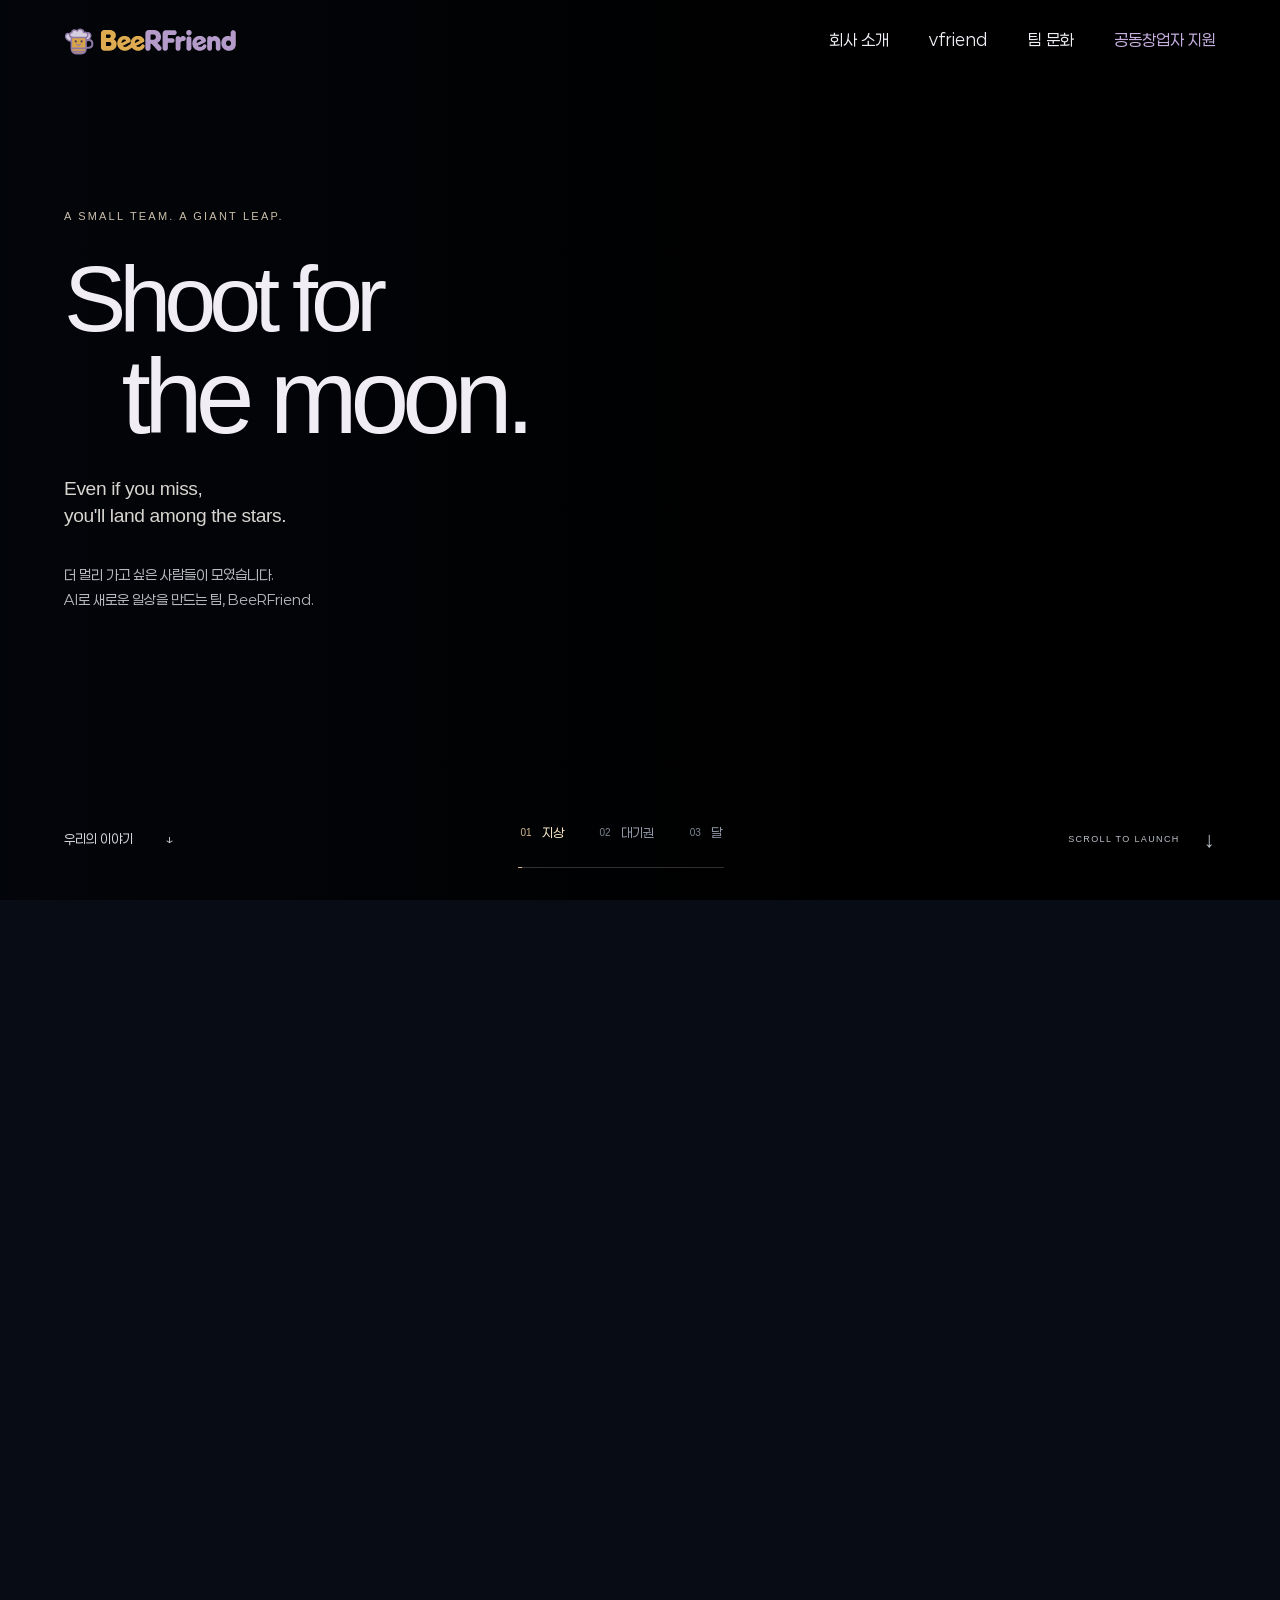
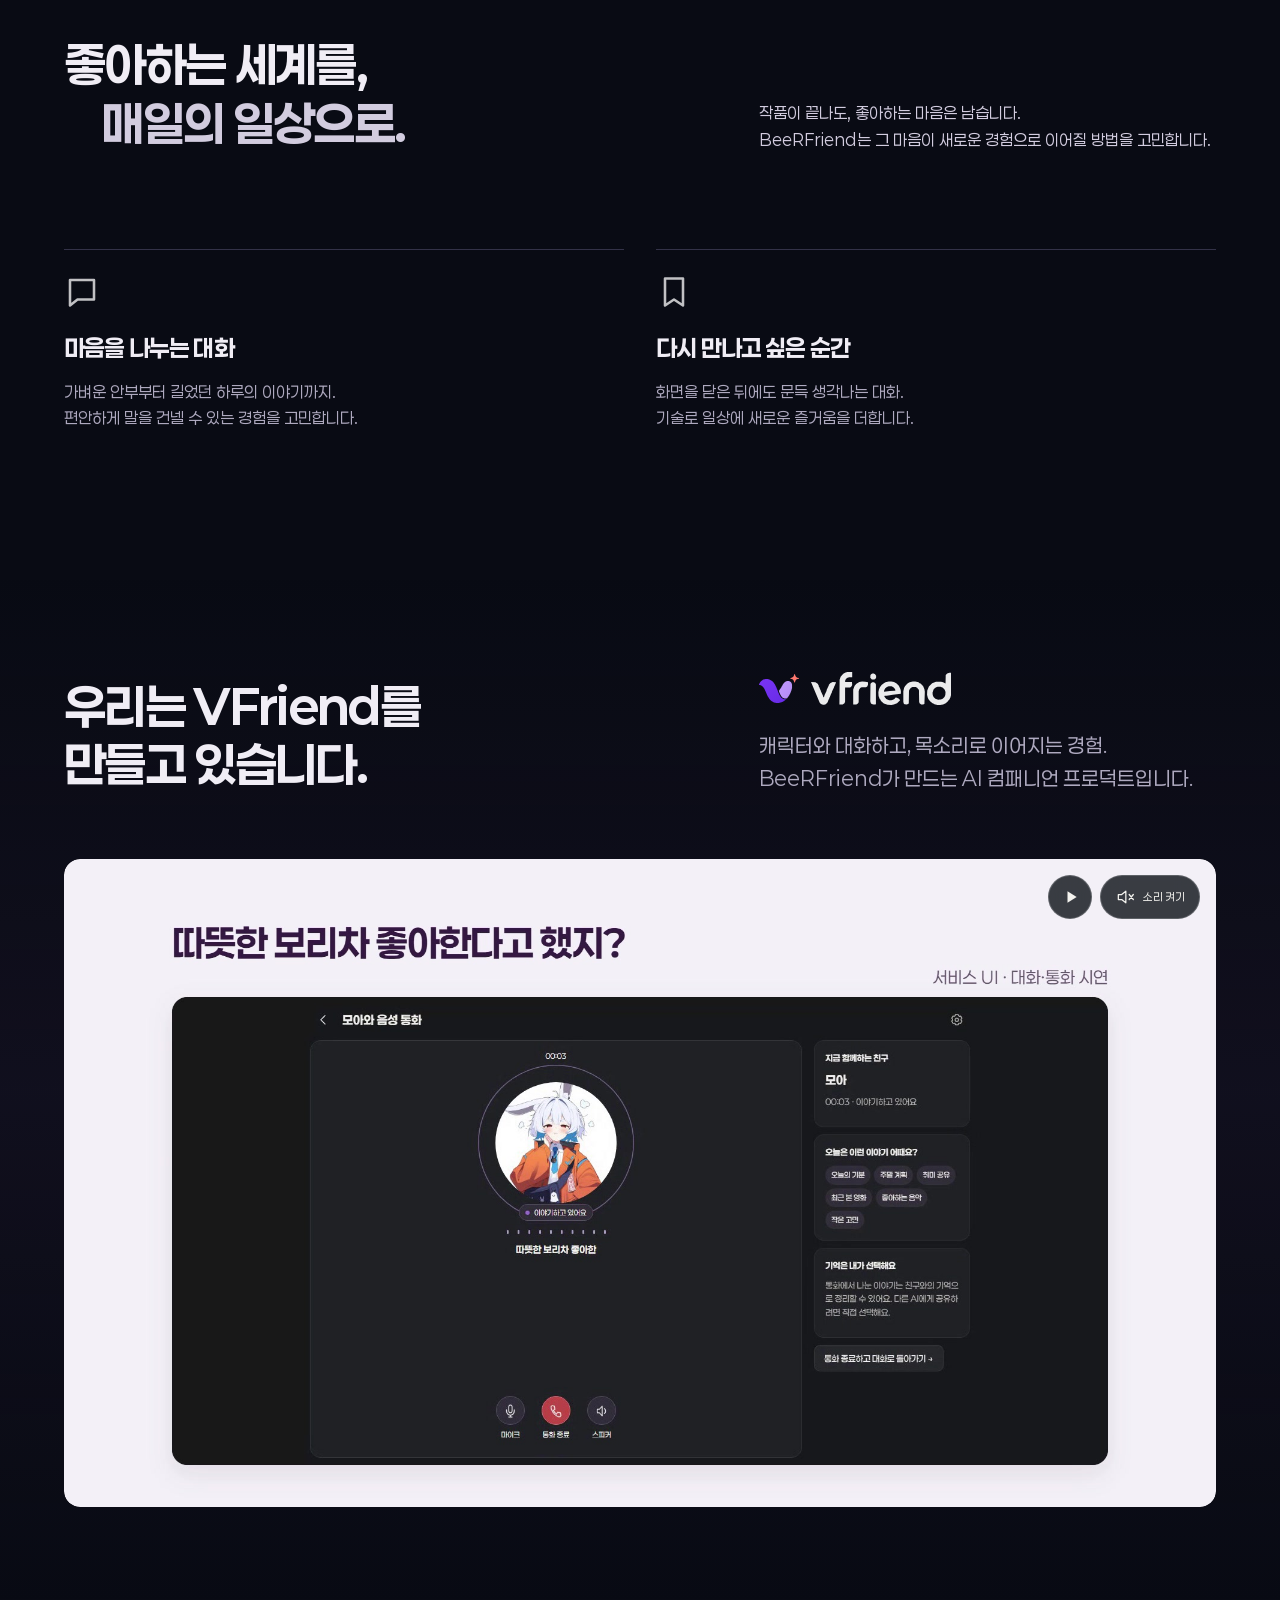
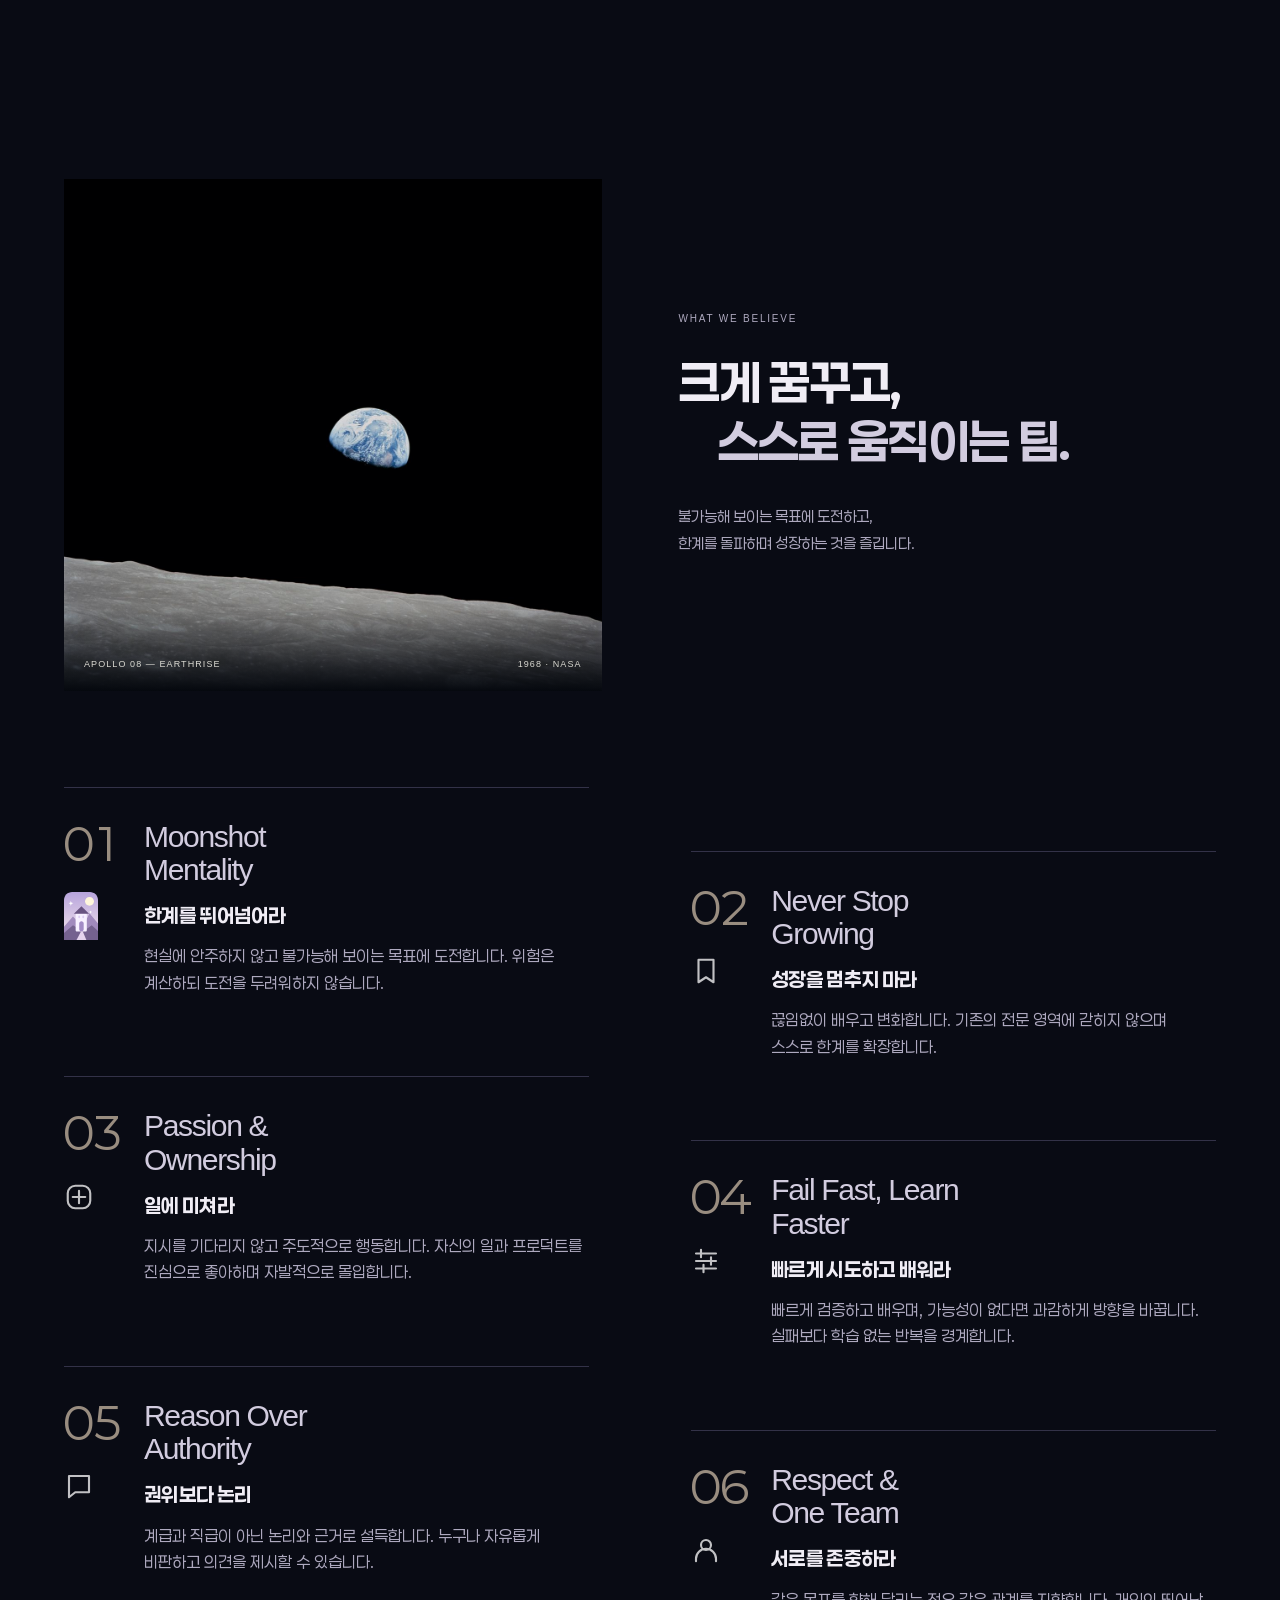
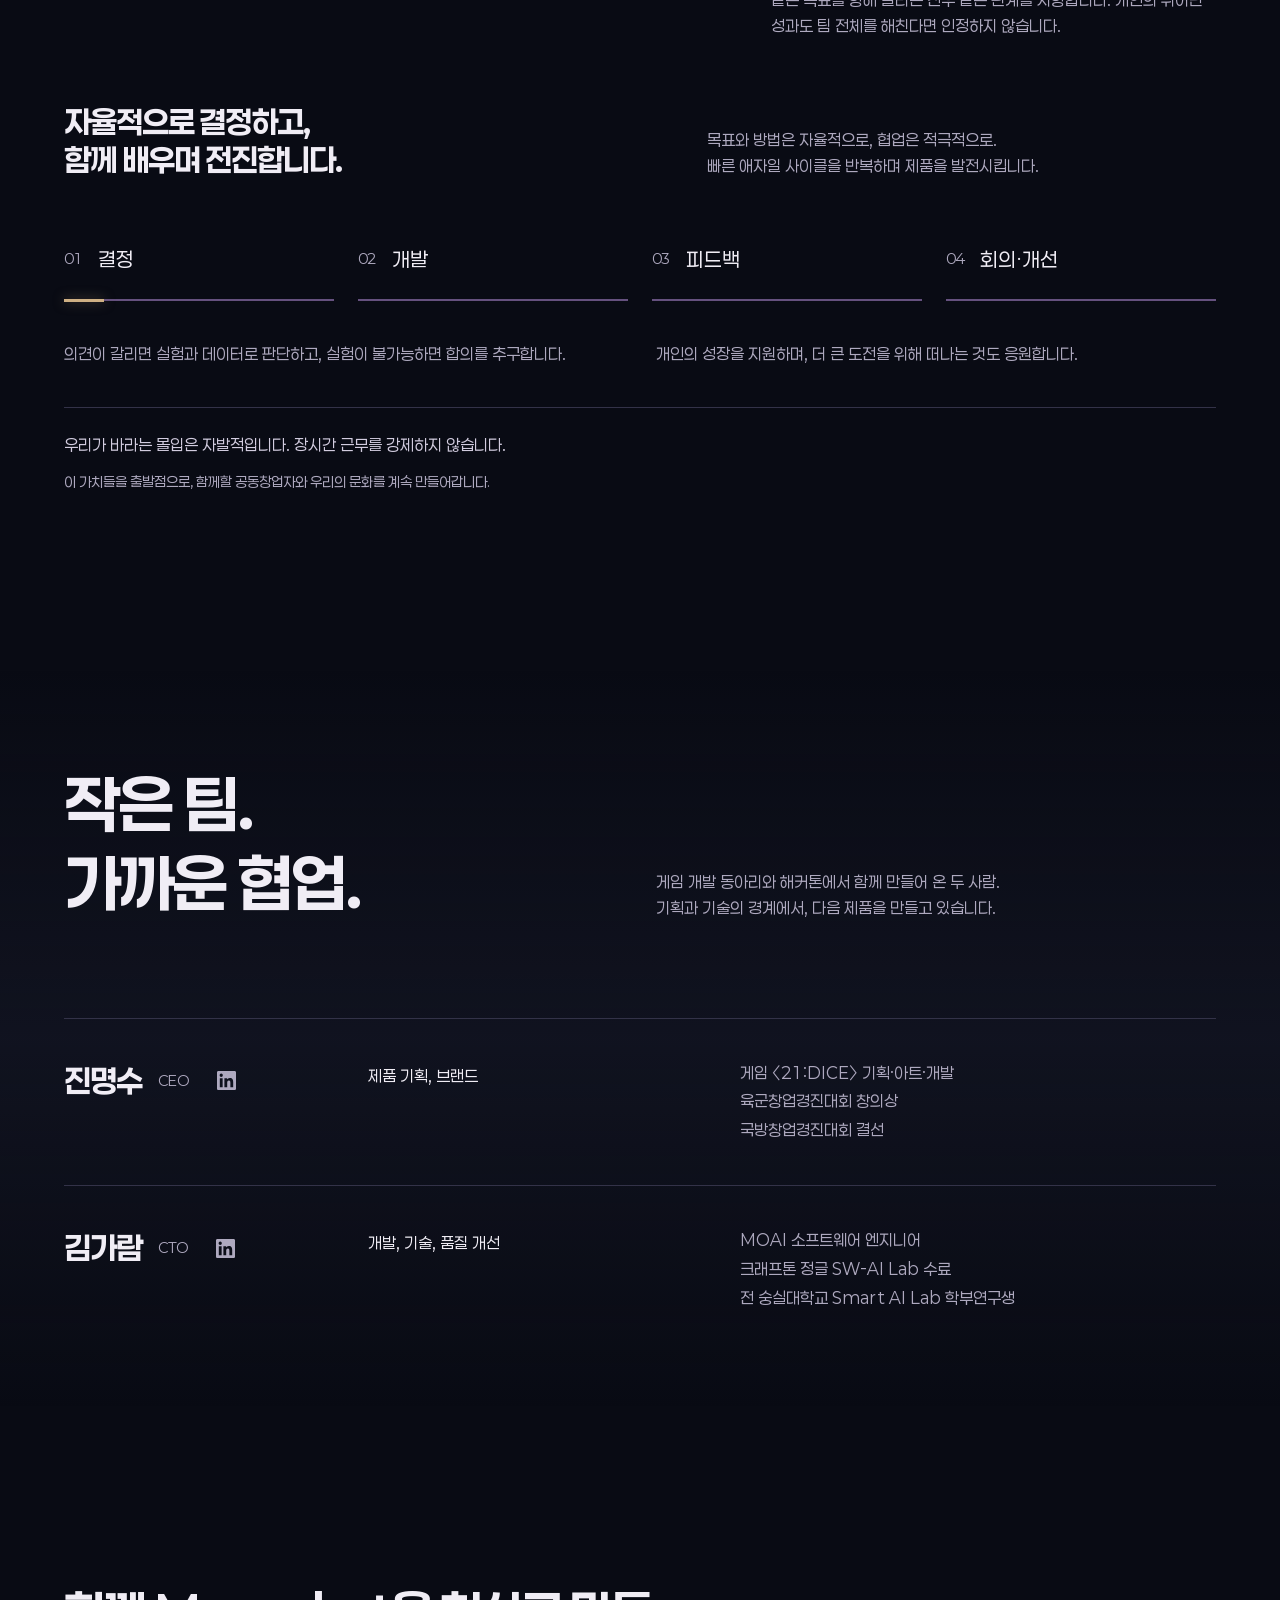
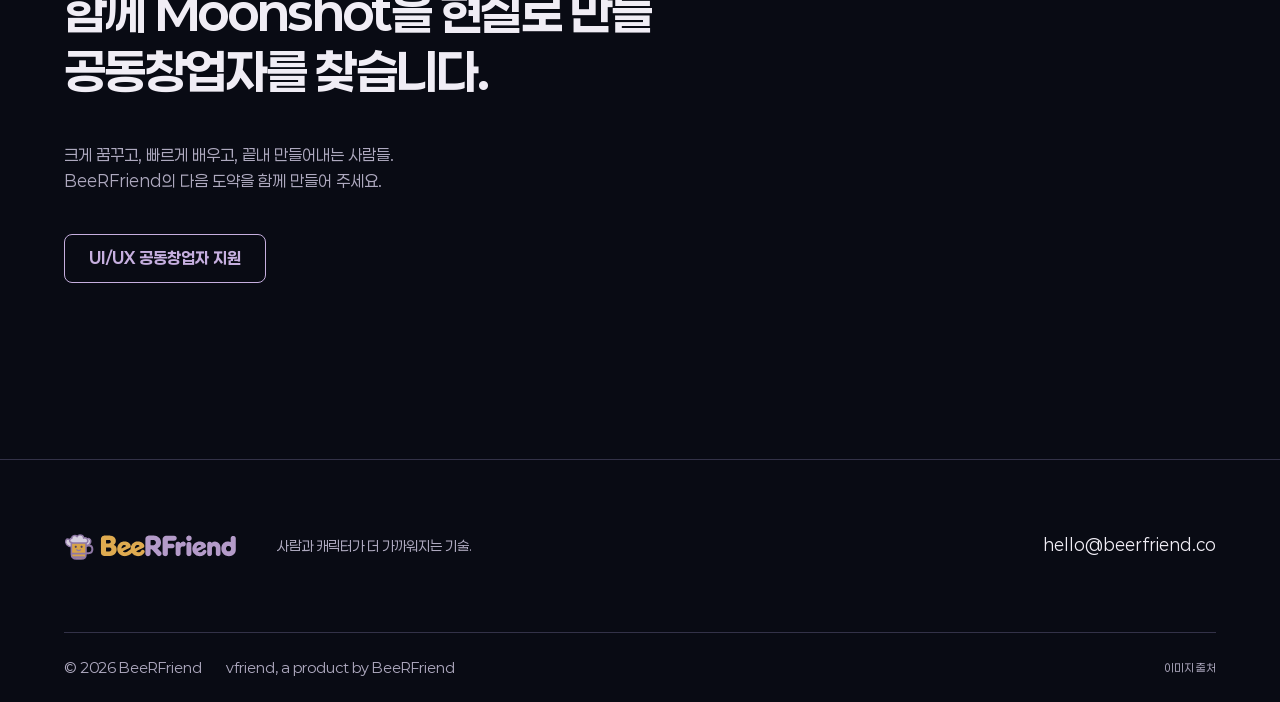
==== commit 56948b90: "Refine responsive moonshot journey and product video" ====
--- a/index.html
+++ b/index.html
@@ -12,7 +12,9 @@
   <link rel="icon" href="assets/beerfriend-mark.png" type="image/png">
   <link rel="preload" href="assets/fonts/Paperlogy-700.woff2" as="font" type="font/woff2" crossorigin>
   <link rel="stylesheet" href="styles.css">
+  <link rel="stylesheet" href="journey.css">
   <script src="app.js" defer></script>
+  <script src="journey.js" defer></script>
 </head>
 <body>
   <a class="skip-link" href="#main">본문으로 바로가기</a>
@@ -23,54 +25,77 @@
   </div><nav id="mobile-nav" aria-label="모바일 메뉴" hidden><a href="#company">회사 소개</a><a href="#product">vfriend</a><a href="#culture">팀 문화</a><a href="apply.html">공동창업자 지원</a></nav></header>
 
   <main id="main">
-    <section class="hero" id="top" aria-labelledby="hero-title">
-      <div class="hero-layout wrap">
-        <div class="opening-copy">
-          <h1 id="hero-title" lang="en"><span class="intro-line"><span>Shoot for</span></span> <span class="intro-line"><span>the moon.</span></span></h1>
-          <p class="quote-continuation" lang="en">Even if you miss,<br> you'll land among the stars.</p>
-          <p class="hero-company">더 큰 가능성을 향해.<br> BeeRFriend와 함께할 UI/UX 공동창업자를 찾습니다.</p>
-          <a class="hero-product-link" href="#company">우리의 이야기</a>
+    <section class="journey" id="top" aria-labelledby="hero-title">
+      <div class="journey-stage">
+        <div class="flight-fallback" aria-hidden="true"><img src="assets/launch-vehicle.svg" alt="" width="72" height="360"></div>
+        <canvas id="flight-scene" aria-hidden="true"></canvas>
+        <div class="flight-shade" aria-hidden="true"></div>
+        <div class="flight-copy wrap">
+          <div class="flight-panel flight-opening" data-flight-panel="0">
+            <p class="flight-eyebrow" lang="en">A SMALL TEAM. A GIANT LEAP.</p>
+            <h1 id="hero-title" lang="en"><span>Shoot for</span> <span>the moon.</span></h1>
+            <p class="quote-continuation" lang="en">Even if you miss,<br> you'll land among the stars.</p>
+            <p class="flight-intro">더 멀리 가고 싶은 사람들이 모였습니다.<br> AI로 새로운 일상을 만드는 팀, BeeRFriend.</p>
+          </div>
+          <div class="flight-panel" data-flight-panel="1" inert aria-hidden="true">
+            <p class="flight-eyebrow" lang="en">BEYOND THE FAMILIAR.</p>
+            <h2>익숙한 궤도를<br><span>벗어나.</span></h2>
+            <p>당연했던 경험에 질문을 던지고,<br> 아직 없던 답을 직접 만듭니다.</p>
+          </div>
+          <div class="flight-panel" data-flight-panel="2" inert aria-hidden="true">
+            <p class="flight-eyebrow" lang="en">THE NEXT CHAPTER IS OURS.</p>
+            <h2>닿을 수 없던 곳을,<br><span>우리의 다음으로.</span></h2>
+            <p>함께 Moonshot을 현실로 만들<br> UI/UX 공동창업자를 찾습니다.</p>
+            <a class="flight-apply" href="apply.html">공동창업자 지원 <span aria-hidden="true">↗</span></a>
+          </div>
         </div>
+        <div class="flight-footer wrap">
+          <a class="flight-skip" href="#company">우리의 이야기 <span aria-hidden="true">↓</span></a>
+          <nav class="flight-stops" aria-label="비행 장면 선택">
+            <button type="button" data-flight-stop="0" aria-current="step"><span>01</span> 지상</button>
+            <button type="button" data-flight-stop="0.47"><span>02</span> 대기권</button>
+            <button type="button" data-flight-stop="0.92"><span>03</span> 달</button>
+            <span class="flight-progress" aria-hidden="true"></span>
+          </nav>
+          <span class="flight-scroll" aria-hidden="true">SCROLL TO LAUNCH <i>↓</i></span>
+        </div>
+        <noscript><p class="flight-nojs">BeeRFriend와 함께할 UI/UX 공동창업자를 찾습니다. <a href="apply.html">지원 안내 보기 ↗</a></p></noscript>
       </div>
-</section>
+    </section>
 
 
     <section class="company-section wrap" id="company" aria-labelledby="company-title">
-      <div class="company-intro"><h2 id="company-title">좋아하는 세계를,<br> 매일의 일상으로.</h2><p>작품이 끝나도, 좋아하는 마음은 남습니다.<br> BeeRFriend는 그 마음이 새로운 경험으로 이어질 방법을 고민합니다.</p></div>
-      <div class="company-principles"><div><h3>마음을 나누는 대화</h3><p>가벼운 안부부터 길었던 하루의 이야기까지.<br> 편안하게 말을 건넬 수 있는 경험을 고민합니다.</p></div><div><h3>다시 만나고 싶은 순간</h3><p>화면을 닫은 뒤에도 문득 생각나는 대화.<br> 기술로 일상에 새로운 즐거움을 더합니다.</p></div></div>
+      <div class="company-intro"><h2 class="offset-heading" id="company-title"><span>좋아하는 세계를,</span> <span>매일의 일상으로.</span></h2><p>작품이 끝나도, 좋아하는 마음은 남습니다.<br> BeeRFriend는 그 마음이 새로운 경험으로 이어질 방법을 고민합니다.</p></div>
+      <div class="company-principles"><div><img class="principle-icon" src="assets/icons/chat.svg" alt="" width="40" height="40"><h3>마음을 나누는 대화</h3><p>가벼운 안부부터 길었던 하루의 이야기까지.<br> 편안하게 말을 건넬 수 있는 경험을 고민합니다.</p></div><div><img class="principle-icon" src="assets/icons/memory.svg" alt="" width="40" height="40"><h3>다시 만나고 싶은 순간</h3><p>화면을 닫은 뒤에도 문득 생각나는 대화.<br> 기술로 일상에 새로운 즐거움을 더합니다.</p></div></div>
     </section>
 
     <section class="product-section" id="product" aria-labelledby="product-title">
       <div class="wrap">
         <div class="product-intro"><h2 id="product-title">우리는 VFriend를<br> 만들고 있습니다.</h2><div class="product-intro-copy"><div class="product-brand"><img class="product-mark" src="assets/vfriend-mark.svg" alt="" width="40" height="40"><img class="product-wordmark" src="assets/vfriend.svg" alt="vfriend" width="140" height="34"></div><p>캐릭터와 대화하고, 목소리로 이어지는 경험.<br> BeeRFriend가 만드는 AI 컴패니언 프로덕트입니다.</p></div></div>
         <figure class="product-film" aria-label="VFriend 소개 영상">
-          <video id="product-video" controls playsinline preload="none" poster="assets/demo-poster.jpg" aria-label="모아와의 대화와 음성 통화 시연"><source src="assets/vfriend-demo.mp4" type="video/mp4"><track kind="captions" src="assets/demo.ko.vtt" srclang="ko" label="한국어">이 브라우저에서는 영상을 재생할 수 없습니다.</video>
-          <figcaption><span>모아와 대화에서 통화까지.</span><span>30초 · 개발 중인 서비스 시연</span></figcaption>
-          <details class="video-transcript"><summary>영상 내용 읽기</summary><p>모아가 하루의 안부를 묻고, 문자로 나누던 대화를 목소리로 이어갑니다. 따뜻한 보리차를 좋아한다는 이야기를 다시 꺼내며 “오늘은 차 한 잔 하면서, 천천히 얘기하자”라고 말합니다.</p></details>
+          <div class="film-player">
+            <video id="product-video" controls muted playsinline preload="none" poster="assets/demo-poster.jpg" aria-label="모아와의 대화와 음성 통화 시연"><source src="assets/vfriend-demo.mp4" type="video/mp4"><track kind="captions" src="assets/demo.ko.vtt" srclang="ko" label="한국어">이 브라우저에서는 영상을 재생할 수 없습니다.</video>
+            <div class="film-controls" hidden>
+              <button class="film-toggle" type="button" aria-label="영상 재생"><svg class="film-play-icon" viewBox="0 0 24 24" aria-hidden="true"><path d="m9 5 11 7-11 7Z"/></svg><svg class="film-pause-icon" viewBox="0 0 24 24" aria-hidden="true"><path d="M8 5v14M16 5v14"/></svg></button>
+              <button class="film-sound" type="button" aria-label="영상 소리 켜기" aria-pressed="false"><svg viewBox="0 0 24 24" aria-hidden="true"><path d="M4 9h4l5-4v14l-5-4H4Z"/><path class="sound-wave" d="M17 8a7 7 0 0 1 0 8m3-11a11 11 0 0 1 0 14"/><path class="sound-muted" d="m17 9 5 6m0-6-5 6"/></svg><span>소리 켜기</span></button>
+            </div>
+          </div>
         </figure>
-        <details class="product-screens"><summary>대화와 통화 화면 살펴보기<span class="accordion-icon" aria-hidden="true"></span></summary>
-        <div class="product-showcase" role="region" aria-roledescription="슬라이드" aria-label="vfriend 대화와 통화 화면">
-          <div class="slide-controls" aria-label="제품 화면 선택"><button type="button" data-slide="0" aria-pressed="true" aria-controls="product-slides"><img src="assets/icons/chat.svg" alt="" width="20" height="20">문자로 대화하기</button><button type="button" data-slide="1" aria-pressed="false" aria-controls="product-slides"><img src="assets/icons/phone.svg" alt="" width="20" height="20">목소리로 이어가기</button></div>
-          <div class="product-slides" id="product-slides" tabindex="0" aria-label="제품 화면. 좌우 방향키로 넘길 수 있습니다.">
-            <figure class="product-window" data-kind="product" role="group" aria-roledescription="슬라이드" aria-label="1 / 2, 문자 대화"><picture><source media="(max-width: 640px)" srcset="assets/product-mobile.png" width="390" height="844"><img src="assets/product-chat.jpg" alt="개발 중인 vfriend의 모아 대화 화면" width="1560" height="780" loading="lazy"></picture></figure>
-            <figure class="product-window" data-kind="product" role="group" aria-roledescription="슬라이드" aria-label="2 / 2, 음성 통화"><picture><source media="(max-width: 640px)" srcset="assets/product-call-mobile.png" width="390" height="844"><img src="assets/product-call.jpg" alt="개발 중인 vfriend에서 모아와 음성 통화하는 시연 화면" width="1560" height="780" loading="lazy"></picture></figure>
-          </div>
-          <div class="showcase-caption"><p id="slide-caption" aria-live="polite">문자로 나눈 이야기를, 목소리로 이어갑니다.</p></div>
-        </div>
-        <div class="product-foot"><p>개발 중인 서비스 화면으로 구성한 대화·통화 시연입니다.</p><div><span><img src="assets/icons/chat.svg" alt="" width="20" height="20">대화</span><span><img src="assets/icons/memory.svg" alt="" width="20" height="20">기억</span><span><img src="assets/icons/speaker.svg" alt="" width="20" height="20">목소리</span></div></div>
-        </details>
       </div>
     </section>
 
     <section class="culture-section wrap" id="culture" aria-labelledby="culture-title">
-      <div class="culture-heading"><h2 id="culture-title">크게 꿈꾸고,<br> 스스로 움직이는 팀.</h2><div><p>불가능해 보이는 목표에 도전하고,<br> 한계를 돌파하며 성장하는 것을 즐깁니다.</p></div></div>
+      <div class="culture-heading">
+        <figure class="culture-photo"><img src="assets/earthrise.jpg" alt="달의 지평선 너머로 떠오른 지구, 아폴로 8호가 촬영한 Earthrise" width="1280" height="1280" loading="lazy"><figcaption><span>APOLLO 08 — EARTHRISE</span><span>1968 · NASA</span></figcaption></figure>
+        <div class="culture-heading-copy"><p class="section-eyebrow" lang="en">WHAT WE BELIEVE</p><h2 class="offset-heading" id="culture-title"><span>크게 꿈꾸고,</span> <span>스스로 움직이는 팀.</span></h2><p>불가능해 보이는 목표에 도전하고,<br> 한계를 돌파하며 성장하는 것을 즐깁니다.</p></div>
+      </div>
       <div class="culture-values">
-        <article><span class="value-number" aria-hidden="true">01</span><p class="value-name" lang="en">Moonshot Mentality</p><h3>한계를 뛰어넘어라</h3><p>현실에 안주하지 않고 불가능해 보이는 목표에 도전합니다. 위험은 계산하되 도전을 두려워하지 않습니다.</p></article>
-        <article><span class="value-number" aria-hidden="true">02</span><p class="value-name" lang="en">Never Stop Growing</p><h3>성장을 멈추지 마라</h3><p>끊임없이 배우고 변화합니다. 기존의 전문 영역에 갇히지 않으며 스스로 한계를 확장합니다.</p></article>
-        <article><span class="value-number" aria-hidden="true">03</span><p class="value-name" lang="en">Passion &amp; Ownership</p><h3>일에 미쳐라</h3><p>지시를 기다리지 않고 주도적으로 행동합니다. 자신의 일과 프로덕트를 진심으로 좋아하며 자발적으로 몰입합니다.</p></article>
-        <article><span class="value-number" aria-hidden="true">04</span><p class="value-name" lang="en">Fail Fast, Learn Faster</p><h3>빠르게 시도하고 배워라</h3><p>빠르게 검증하고 배우며, 가능성이 없다면 과감하게 방향을 바꿉니다. 실패보다 학습 없는 반복을 경계합니다.</p></article>
-        <article><span class="value-number" aria-hidden="true">05</span><p class="value-name" lang="en">Reason Over Authority</p><h3>권위보다 논리</h3><p>계급과 직급이 아닌 논리와 근거로 설득합니다. 누구나 자유롭게 비판하고 의견을 제시할 수 있습니다.</p></article>
-        <article><span class="value-number" aria-hidden="true">06</span><p class="value-name" lang="en">Respect &amp; One Team</p><h3>서로를 존중하라</h3><p>같은 목표를 향해 달리는 전우 같은 관계를 지향합니다. 개인의 뛰어난 성과도 팀 전체를 해친다면 인정하지 않습니다.</p></article>
+        <article><span class="value-emblem" aria-hidden="true"><span class="value-number">01</span><img src="assets/icons/world.svg" alt="" width="32" height="32" loading="lazy"></span><p class="value-name" lang="en">Moonshot Mentality</p><h3>한계를 뛰어넘어라</h3><p>현실에 안주하지 않고 불가능해 보이는 목표에 도전합니다. 위험은 계산하되 도전을 두려워하지 않습니다.</p></article>
+        <article><span class="value-emblem" aria-hidden="true"><span class="value-number">02</span><img src="assets/icons/memory.svg" alt="" width="32" height="32" loading="lazy"></span><p class="value-name" lang="en">Never Stop Growing</p><h3>성장을 멈추지 마라</h3><p>끊임없이 배우고 변화합니다. 기존의 전문 영역에 갇히지 않으며 스스로 한계를 확장합니다.</p></article>
+        <article><span class="value-emblem" aria-hidden="true"><span class="value-number">03</span><img src="assets/icons/create.svg" alt="" width="32" height="32" loading="lazy"></span><p class="value-name" lang="en">Passion &amp; Ownership</p><h3>일에 미쳐라</h3><p>지시를 기다리지 않고 주도적으로 행동합니다. 자신의 일과 프로덕트를 진심으로 좋아하며 자발적으로 몰입합니다.</p></article>
+        <article><span class="value-emblem" aria-hidden="true"><span class="value-number">04</span><img src="assets/icons/sliders.svg" alt="" width="32" height="32" loading="lazy"></span><p class="value-name" lang="en">Fail Fast, Learn Faster</p><h3>빠르게 시도하고 배워라</h3><p>빠르게 검증하고 배우며, 가능성이 없다면 과감하게 방향을 바꿉니다. 실패보다 학습 없는 반복을 경계합니다.</p></article>
+        <article><span class="value-emblem" aria-hidden="true"><span class="value-number">05</span><img src="assets/icons/chat.svg" alt="" width="32" height="32" loading="lazy"></span><p class="value-name" lang="en">Reason Over Authority</p><h3>권위보다 논리</h3><p>계급과 직급이 아닌 논리와 근거로 설득합니다. 누구나 자유롭게 비판하고 의견을 제시할 수 있습니다.</p></article>
+        <article><span class="value-emblem" aria-hidden="true"><span class="value-number">06</span><img src="assets/icons/account.svg" alt="" width="32" height="32" loading="lazy"></span><p class="value-name" lang="en">Respect &amp; One Team</p><h3>서로를 존중하라</h3><p>같은 목표를 향해 달리는 전우 같은 관계를 지향합니다. 개인의 뛰어난 성과도 팀 전체를 해친다면 인정하지 않습니다.</p></article>
       </div>
       <div class="working-style"><div class="working-heading"><h3>자율적으로 결정하고,<br> 함께 배우며 전진합니다.</h3><p>목표와 방법은 자율적으로, 협업은 적극적으로.<br> 빠른 애자일 사이클을 반복하며 제품을 발전시킵니다.</p></div><ol class="working-cycle" aria-label="반복하는 업무 과정"><li>결정</li><li>개발</li><li>피드백</li><li>회의·개선</li></ol><div class="working-notes"><p>의견이 갈리면 실험과 데이터로 판단하고, 실험이 불가능하면 합의를 추구합니다.</p><p>개인의 성장을 지원하며, 더 큰 도전을 위해 떠나는 것도 응원합니다.</p></div><p class="culture-boundary">우리가 바라는 몰입은 자발적입니다. 장시간 근무를 강제하지 않습니다.</p><p class="culture-evolution">이 가치들을 출발점으로, 함께할 공동창업자와 우리의 문화를 계속 만들어갑니다.</p></div>
     </section>
@@ -89,7 +114,7 @@
     </section>
   </main>
 
-  <footer class="site-footer"><div class="wrap"><div class="footer-main"><a class="company-logo" href="#top" aria-label="BeeRFriend 회사 홈페이지 처음으로"><img src="assets/beerfriend-dark.svg" alt="BeeRFriend" width="178" height="57" loading="lazy"></a><p>사람과 캐릭터가 더 가까워지는 기술.</p><a href="mailto:hello@beerfriend.co">hello@beerfriend.co</a></div><div class="footer-bottom"><span>© <span id="current-year">2026</span> BeeRFriend</span><span>vfriend, a product by BeeRFriend</span></div></div></footer>
+  <footer class="site-footer"><div class="wrap"><div class="footer-main"><a class="company-logo" href="#top" aria-label="BeeRFriend 회사 홈페이지 처음으로"><img src="assets/beerfriend-dark.svg" alt="BeeRFriend" width="178" height="57" loading="lazy"></a><p>사람과 캐릭터가 더 가까워지는 기술.</p><a href="mailto:hello@beerfriend.co">hello@beerfriend.co</a></div><div class="footer-bottom"><span>© <span id="current-year">2026</span> BeeRFriend</span><span>vfriend, a product by BeeRFriend</span><a class="asset-credits" href="credits.html">이미지 출처</a></div></div></footer>
 
 
 </body>
--- a/styles.css
+++ b/styles.css
@@ -81,21 +81,13 @@
 @media(prefers-reduced-motion:reduce){html{scroll-behavior:auto}.button{transition:none}}
 
 
-.hero{position:relative;isolation:isolate;background:transparent;color:var(--color-ink);overflow:clip}
-.hero-layout{min-height:min(960px,100svh);padding-top:calc(var(--header-height) + 64px);padding-bottom:80px;display:grid;grid-template-columns:minmax(0,1.25fr) minmax(0,1fr);gap:40px;align-items:center}
-.opening-copy{position:relative;z-index:1}.hero h1{font-size:clamp(5rem,8.8vw,9rem);line-height:.99;letter-spacing:-.065em;font-weight:400;max-width:none;text-wrap:initial}
-.intro-line{display:block;overflow:clip;padding-block:.04em .14em;margin-block:-.04em -.14em}.intro-line>span{display:block}.intro-line:last-child{color:#bda6d3}
-.quote-continuation{margin-top:32px;font-size:clamp(1.25rem,2.1vw,1.875rem);line-height:1.4;letter-spacing:-.035em}.hero-company{margin-top:40px;color:var(--color-muted);font-size:var(--text-md);line-height:1.65}
-.hero-product-link{display:inline-flex;align-items:center;min-height:44px;margin-top:20px;font-size:var(--text-md);border-bottom:1px solid var(--color-ink);padding-bottom:2px}.hero-product-link:hover{color:var(--color-link);border-color:var(--color-link)}
-
-
 .culture-section{padding-block:var(--section-gap-l)}.culture-heading{display:grid;grid-template-columns:1.2fr 1fr;gap:var(--gap-columns);align-items:end}.culture-heading>div>p{color:var(--color-muted)}
 .culture-values{margin-top:var(--space-3xl)}.culture-values article{display:grid;grid-template-columns:56px minmax(0,1fr) minmax(0,1.2fr);column-gap:var(--space-lg);row-gap:var(--space-xs);padding-block:var(--space-xl);border-top:1px solid var(--color-rule)}.value-number{grid-column:1;grid-row:1/span 2;font-size:var(--text-lg);color:var(--color-link)}.value-name{grid-column:2;font-size:var(--text-sm);color:var(--color-muted)}.culture-values h3{grid-column:2;grid-row:2;font-size:var(--text-title)}.culture-values article>p:last-child{grid-column:3;grid-row:1/span 2;align-self:center;color:var(--color-muted);max-width:47ch}
 .working-style{margin-top:var(--space-3xl)}.working-heading{display:grid;grid-template-columns:1.2fr 1fr;gap:var(--gap-columns);align-items:end}.working-heading h3{font-size:var(--text-2xl)}.working-heading>p{color:var(--color-muted)}.working-cycle{display:grid;grid-template-columns:repeat(4,minmax(0,1fr));list-style:none;margin:var(--space-xl) 0 0;padding:0;gap:var(--space-lg);counter-reset:work-step}.working-cycle li{counter-increment:work-step;display:flex;align-items:center;gap:var(--space-md);border-bottom:2px solid var(--color-accent);padding:var(--space-lg) 0;font-size:var(--text-lg)}.working-cycle li::before{content:'0' counter(work-step);font-size:var(--text-sm);color:var(--color-muted)}.working-notes{display:grid;grid-template-columns:repeat(2,minmax(0,1fr));gap:var(--gap-columns);margin-top:var(--space-xl);color:var(--color-muted)}.culture-boundary{margin-top:var(--space-xl);padding-top:var(--space-lg);border-top:1px solid var(--color-rule);font-size:var(--text-md);color:var(--color-ink-2)}
 .culture-fit{display:grid;gap:var(--space-xl)}.culture-fit h4{font-size:var(--text-md);font-weight:700;color:var(--color-ink);margin:0 0 var(--space-md)}.fit-priorities{margin:0;padding-left:var(--space-lg);display:grid;gap:var(--space-sm)}.fit-priorities+p{margin-top:var(--space-lg)}
 .thanks-page .site-header{position:static}
-@media(max-width:60rem){.hero-layout{grid-template-columns:minmax(0,1.2fr) minmax(0,.8fr);gap:16px;padding-top:136px;padding-bottom:64px}.hero h1{font-size:clamp(4rem,9.2vw,6rem)}.culture-heading,.working-heading{grid-template-columns:minmax(0,1fr);gap:var(--space-xl)}.culture-values{margin-top:var(--space-2xl)}.culture-values article{grid-template-columns:40px minmax(0,1fr) minmax(0,1.2fr);column-gap:var(--space-md)}.working-cycle{gap:var(--space-md)}.working-cycle li{font-size:var(--text-md);gap:var(--space-xs)}}
-@media(max-width:45rem){.hero-layout{display:flex;flex-direction:column;align-items:stretch;gap:16px;min-height:0;padding-top:120px;padding-bottom:32px}.hero h1{font-size:clamp(3.75rem,15.4vw,6rem);line-height:1.01}.quote-continuation{font-size:clamp(1.125rem,4.9vw,1.5rem);margin-top:24px}.hero-company{margin-top:28px}.hero-product-link{margin-top:12px}.company-section{padding-top:var(--space-2xl)}.culture-values article{grid-template-columns:32px minmax(0,1fr);padding-block:28px;row-gap:8px}.value-number{font-size:var(--text-md)}.culture-values article>p:last-child{grid-column:2;grid-row:3;margin-top:8px}.culture-values h3{font-size:var(--text-lg)}.working-style{margin-top:var(--space-2xl)}.working-cycle{grid-template-columns:repeat(2,minmax(0,1fr));row-gap:0}.working-notes{grid-template-columns:minmax(0,1fr);gap:var(--space-lg)}.working-heading p br,.culture-heading p br{display:none}.culture-boundary{font-size:var(--text-sm)}}
+@media(max-width:60rem){.culture-heading,.working-heading{grid-template-columns:minmax(0,1fr);gap:var(--space-xl)}.culture-values{margin-top:var(--space-2xl)}.culture-values article{grid-template-columns:40px minmax(0,1fr) minmax(0,1.2fr);column-gap:var(--space-md)}.working-cycle{gap:var(--space-md)}.working-cycle li{font-size:var(--text-md);gap:var(--space-xs)}}
+@media(max-width:45rem){.company-section{padding-top:var(--space-2xl)}.culture-values article{grid-template-columns:32px minmax(0,1fr);padding-block:28px;row-gap:8px}.value-number{font-size:var(--text-md)}.culture-values article>p:last-child{grid-column:2;grid-row:3;margin-top:8px}.culture-values h3{font-size:var(--text-lg)}.working-style{margin-top:var(--space-2xl)}.working-cycle{grid-template-columns:repeat(2,minmax(0,1fr));row-gap:0}.working-notes{grid-template-columns:minmax(0,1fr);gap:var(--space-lg)}.working-heading p br,.culture-heading p br{display:none}.culture-boundary{font-size:var(--text-sm)}}
 
 .product-film{margin:0 0 var(--space-xl)}.product-film figcaption{display:flex;align-items:center;justify-content:space-between;gap:var(--space-lg);padding-top:var(--space-lg);font-size:var(--text-md)}.product-film figcaption>span:last-child{color:var(--color-muted);font-size:var(--text-sm)}
 .video-transcript{margin-top:var(--space-sm);color:var(--color-muted);font-size:var(--text-sm)}.video-transcript summary{cursor:pointer;min-height:44px;display:flex;align-items:center;width:fit-content}.video-transcript p{margin-block:var(--space-xs) var(--space-lg)}
@@ -103,26 +95,36 @@
 .invitation-section>.button{margin-top:var(--space-xl)}.apply-page .careers-section{padding-top:calc(var(--header-height) + var(--space-2xl))}.apply-page .careers-heading h1{max-width:none;font-size:var(--text-section);line-height:1.25}.apply-page .careers-heading>p{max-width:60ch}
 @media(max-width:40rem){.product-film figcaption{display:grid;gap:var(--space-xs)}.person-heading{gap:var(--space-sm)}.apply-page .careers-heading h1{font-size:clamp(1.75rem,7.5vw,2.25rem)}}
 
-/* A typographic opening: no moon, orbit or decorative illustration. */
-.hero-layout{display:flex;justify-content:center;align-items:center;min-height:min(100svh,1080px);text-align:center;padding-top:calc(var(--header-height) + 64px);padding-bottom:80px}.opening-copy{width:100%}.hero h1{font-size:clamp(5.5rem,9.8vw,10rem);line-height:1.01}.quote-continuation{margin-top:32px}.hero-company{margin-top:36px}.hero-product-link{margin-top:18px}
-@media(max-width:45rem){.hero-layout{padding-top:136px;padding-bottom:88px;min-height:92svh}.hero h1{font-size:clamp(3.4rem,14.7vw,6rem)}.quote-continuation{font-size:clamp(1.125rem,4.8vw,1.5rem);margin-top:28px}.hero-company{font-size:var(--text-sm);margin-top:32px}.hero-product-link{margin-top:18px}.hero-company br{display:none}}
+/* Open editorial columns below the flight. */
+.offset-heading>span{display:block}.offset-heading>span+span{margin-left:clamp(24px,3vw,48px);color:var(--color-ink-2)}
+.culture-values{display:grid;grid-template-columns:repeat(2,minmax(0,1fr));column-gap:clamp(48px,8vw,120px);row-gap:48px;margin-bottom:80px}
+.culture-values article{position:relative;grid-template-columns:56px minmax(0,1fr);grid-template-rows:auto auto auto;padding-block:32px;row-gap:16px}
+.culture-values article:nth-child(even){top:64px}.culture-values .value-number{grid-row:1/span 3;font-size:2.75rem;line-height:1.1;color:#998d80}
+.culture-values .value-name{grid-column:2;grid-row:1;font:400 clamp(1.5rem,2.35vw,2.4rem)/1.12 Arial,sans-serif;letter-spacing:-.045em;color:var(--color-ink-2);max-width:13ch}
+.culture-values h3{grid-column:2;grid-row:2;font-size:var(--text-lg)}.culture-values article>p:last-child{grid-column:2;grid-row:3;align-self:start;margin:0;max-width:40ch;font-size:var(--text-md)}
+@media(max-width:70rem){.culture-values{column-gap:40px}.culture-values article{grid-template-columns:40px minmax(0,1fr);column-gap:16px}.culture-values .value-number{font-size:2rem}.offset-heading>span+span{margin-left:24px}}
+@media(max-width:45rem){.offset-heading>span+span{margin-left:16px}.culture-values{grid-template-columns:minmax(0,1fr);row-gap:0;margin-bottom:0}.culture-values article:nth-child(even){top:0}.culture-values article{grid-template-columns:28px minmax(0,1fr);padding-block:28px;column-gap:16px;row-gap:10px}.culture-values .value-name{font-size:1.75rem;max-width:none}.culture-values .value-number{font-size:1rem;padding-top:6px}.culture-values h3{font-size:1.125rem}.culture-values article>p:last-child{font-size:.875rem;line-height:1.8}.company-intro h2,.culture-heading h2,.team-heading h2{font-size:clamp(1.7rem,6.5vw,2.5rem);line-height:1.35}.company-intro p,.company-principles p,.culture-heading>div>p,.working-heading>p,.working-notes,.team-heading>p{font-size:.875rem;line-height:1.8}}
 
-/* Light, depth and type provide motion without a separate hero illustration. */
-body::before{inset:-24px;transform:translate3d(var(--sky-x,0px),var(--sky-y,0px),0)}
-body::after{content:'';position:fixed;inset:-32px;z-index:-1;pointer-events:none;background:url('assets/night-sky.svg') 30% 60% / 1100px 825px;opacity:.35;animation:sky-drift 26s ease-in-out infinite alternate}
-.hero::before{content:'';position:absolute;inset:0;z-index:-1;pointer-events:none;background:radial-gradient(ellipse at var(--spot-x,50%) var(--spot-y,40%),rgb(81 53 112 / .16),transparent 55%)}
-.opening-copy{transform:translate3d(0,var(--hero-shift,0px),0) scale(var(--hero-scale,1));opacity:var(--hero-opacity,1)}
-.hero h1{font-weight:700;font-size:clamp(6rem,10.4vw,10.5rem);letter-spacing:-.065em;line-height:1.02;perspective:900px}.intro-line>span{transform-origin:50% 100%;letter-spacing:-.065em}
-.intro-line:last-child>span{color:transparent;-webkit-text-stroke:1px #ac95c3;background:linear-gradient(110deg,transparent 32%,rgb(225 210 241 / .9) 49%,transparent 66%);background-size:250% 100%;background-clip:text;-webkit-background-clip:text;animation:type-light 8s cubic-bezier(.45,0,.55,1) infinite}
-.hero-company{max-width:500px;margin-inline:auto}.quote-continuation{color:var(--color-ink-2)}
-.hero-product-link{border-bottom:0;position:relative}.hero-product-link::after{content:'';position:absolute;left:0;right:0;bottom:0;height:1px;background:var(--color-link);transform-origin:left;transition:transform 400ms var(--ease-out)}.hero-product-link:hover::after{transform:scaleX(.55)}
-.culture-values article{position:relative;isolation:isolate}.culture-values article::before{content:'';position:absolute;inset:0;z-index:-1;background:radial-gradient(420px circle at var(--pointer-x,50%) var(--pointer-y,50%),rgb(118 85 151 / .16),transparent 75%);opacity:0;transition:opacity 350ms}
-.culture-values article::after{content:'';position:absolute;top:-1px;left:0;right:0;height:1px;background:linear-gradient(90deg,var(--color-link),transparent);transform:scaleX(0);transform-origin:left;transition:transform 1100ms var(--ease-out)}.culture-values article.is-in-view::after{transform:scaleX(1)}
-.culture-values h3{transition:transform 400ms var(--ease-out),color 400ms}.value-number{font-size:2rem;font-weight:700;line-height:1.1;color:transparent;-webkit-text-stroke:.7px #8b7d9e}
-.invitation-section>.button{position:relative;isolation:isolate;overflow:hidden;transition:background-color 300ms,box-shadow 300ms,border-color 300ms}.invitation-section>.button::before{content:'';position:absolute;inset:0;z-index:-1;background:radial-gradient(160px circle at var(--pointer-x,50%) var(--pointer-y,50%),rgb(153 120 190 / .25),transparent 80%);opacity:0;transition:opacity 250ms}
-.product-film video{box-shadow:0 0 0 1px rgb(189 166 211 / .18),0 24px 80px rgb(0 0 0 / .25)}
-@media(hover:hover){.culture-values article:hover::before,.invitation-section>.button:hover::before{opacity:1}.culture-values article:hover h3{transform:translateX(8px);color:var(--color-link)}.invitation-section>.button:hover{box-shadow:0 0 32px rgb(101 81 127 / .2);border-color:var(--color-ink)}}
-@keyframes sky-drift{from{transform:translate3d(0,0,0);opacity:.2}to{transform:translate3d(-16px,-28px,0);opacity:.45}}
-@keyframes type-light{0%,15%{background-position:160% 50%}70%,100%{background-position:-80% 50%}}
-@media(max-width:45rem){.hero h1{font-size:clamp(3.5rem,15.4vw,6rem)}.value-number{font-size:1.5rem}.intro-line:last-child>span{-webkit-text-stroke:.8px #bda6d3}}
-@media(prefers-reduced-motion:reduce){body::before,body::after,.opening-copy{transform:none!important}.opening-copy{opacity:1!important}.intro-line:last-child>span{animation:none;background:none;color:var(--color-link);-webkit-text-stroke:0}.culture-values article::after{transition:none}.culture-values h3{transition:none}.culture-values article:hover h3{transform:none}}
+/* Only the film remains: no native scrubber, transcript or duplicate screenshots. */
+.film-player{position:relative;isolation:isolate;background:#070810;border-radius:var(--radius-card);overflow:clip}
+.film-controls{position:absolute;right:16px;top:16px;display:flex;gap:8px}
+.film-controls button{min-width:44px;min-height:44px;display:inline-flex;align-items:center;justify-content:center;gap:8px;padding:10px;background:rgb(5 9 16 / .78);color:#f4f3ef;border:1px solid #ffffff30;border-radius:50%;backdrop-filter:blur(12px)}
+.film-controls button:hover{background:#171d29}.film-controls svg{width:20px;height:20px;fill:none;stroke:currentColor;stroke-width:1.5;stroke-linecap:round;stroke-linejoin:round}
+.film-controls .film-play-icon{fill:currentColor;stroke:none}.film-pause-icon,.is-playing .film-play-icon,.sound-wave,.has-sound .sound-muted{display:none}.is-playing .film-pause-icon,.has-sound .sound-wave{display:block}
+.film-controls .film-sound{border-radius:24px;padding-inline:14px}.film-sound span{font-size:11px;white-space:nowrap}.product-film{margin-bottom:0}
+.principle-icon{width:36px;height:36px;filter:brightness(0) invert(1);opacity:.75;margin-bottom:24px}
+.culture-heading{grid-template-columns:minmax(0,1fr) minmax(0,1fr);align-items:center;gap:clamp(40px,6vw,96px)}
+.culture-photo{position:relative;overflow:clip;background:#05080e;aspect-ratio:1.05;align-self:stretch}
+.culture-photo>img{width:100%;height:100%;object-fit:cover;object-position:center 72%;opacity:.9}
+.culture-photo figcaption{position:absolute;bottom:0;left:0;right:0;display:flex;justify-content:space-between;gap:16px;padding:48px 20px 20px;background:linear-gradient(transparent,#05080e);font:9px/1.4 Arial,sans-serif;letter-spacing:.12em;color:#d9d8d1}
+.section-eyebrow{font:10px/1.4 Arial,sans-serif;letter-spacing:.18em;color:#b6a58f;margin-bottom:28px}
+.culture-heading-copy>h2+p{margin-top:32px;font-size:15px;line-height:1.8}
+.value-emblem{grid-column:1;grid-row:1/span 3;display:flex;flex-direction:column;gap:24px;align-items:flex-start}
+.value-emblem img{object-fit:contain;filter:brightness(0) invert(1);opacity:.75;width:30px;height:30px}
+.value-emblem img[src$="world.svg"]{filter:none;opacity:1;width:34px;height:48px}
+.working-cycle{position:relative;isolation:isolate}.working-cycle::after{content:'';position:absolute;left:0;bottom:-1px;height:3px;width:40px;background:#cfb084;box-shadow:0 0 12px #b79a6d80;animation:work-orbit 8s linear infinite}
+.asset-credits{margin-left:auto;font-size:11px}.credits-page{padding-block:64px;max-width:900px}.credits-page h1{font-size:2.5rem;margin-top:40px}.credits-page p{margin-top:24px;color:var(--color-muted)}.credits-page dl{margin-block:40px}.credits-page dt{margin-top:32px;font-weight:700}.credits-page dd{margin:12px 0;line-height:1.8;color:var(--color-muted)}.credits-page dd a{text-decoration:underline}
+@keyframes work-orbit{from{left:0;opacity:0}5%,90%{opacity:1}to{left:calc(100% - 40px);opacity:0}}
+@media(max-width:60rem){.culture-heading{grid-template-columns:minmax(0,1fr);gap:40px}.culture-photo{aspect-ratio:1.5;max-height:420px}.culture-photo>img{object-position:center 70%}.culture-heading-copy h2{font-size:clamp(2rem,5vw,3rem)}}
+@media(max-width:45rem){.culture-photo{aspect-ratio:1.2}.culture-photo figcaption{padding-inline:14px;font-size:8px;letter-spacing:.07em}.culture-heading-copy>h2+p{margin-top:20px;font-size:14px}.section-eyebrow{margin-bottom:20px}.value-emblem{gap:16px}.value-emblem img{width:24px;height:24px}.value-emblem img[src$="world.svg"]{width:24px;height:34px}.asset-credits{margin-left:0}.working-cycle::after{animation:none;display:none}}
+@media(max-width:45rem){.film-controls{top:8px;right:8px;gap:6px}.film-controls .film-sound{padding-inline:11px}.film-controls button{min-width:44px;min-height:44px}.film-controls svg{width:17px;height:17px}}
--- a/journey.css
+++ b/journey.css
@@ -0,0 +1,67 @@
+/* Earth to Moon. The scene follows native scrolling, with a portrait composition on phones. */
+.journey{position:relative;isolation:isolate;background:#070c15;min-height:100svh}
+.journey.is-enhanced{height:340svh}
+.journey-stage{position:sticky;top:0;height:100svh;min-height:600px;overflow:clip}
+#flight-scene,.flight-fallback,.flight-shade{position:absolute;inset:0;width:100%;height:100%;pointer-events:none}
+#flight-scene{opacity:0;transition:opacity .4s}
+.scene-ready #flight-scene{opacity:1}
+.flight-fallback{background:radial-gradient(ellipse at 76% 85%,#634330 0,transparent 30%),linear-gradient(#070c15 30%,#1b2d40 80%,#10151d 80%)}
+.flight-fallback img{position:absolute;left:74%;bottom:18%;width:auto;height:24%}
+.flight-shade{background:linear-gradient(90deg,rgb(5 9 17 / .58),transparent 65%)}
+.flight-copy{height:100%;position:relative;pointer-events:none}
+.flight-panel{position:absolute;top:23%;left:var(--gutter);right:var(--gutter);max-width:780px;opacity:0;transform:translate3d(0,50px,0);will-change:transform,opacity}
+.flight-panel[data-flight-panel="0"]{opacity:1;transform:none}
+.flight-panel a{pointer-events:auto}
+.flight-eyebrow{color:#cbbfaa;font-family:Arial,sans-serif;font-size:11px;font-weight:400;letter-spacing:.2em;margin-bottom:28px}
+.flight-opening h1{font-family:Arial,Helvetica,sans-serif;font-weight:400;font-size:clamp(4.5rem,7.3vw,8.5rem);letter-spacing:-.075em;line-height:.98;max-width:none;text-wrap:initial}
+.flight-opening h1 span{display:block}
+.flight-opening h1 span+span{padding-left:clamp(32px,4.5vw,72px);font-size:1.13em}
+.flight-opening .quote-continuation{font-family:Arial,sans-serif;font-size:clamp(1.125rem,1.5vw,1.5rem);font-weight:400;line-height:1.4;letter-spacing:-.02em;color:#d8d5d0;margin-top:28px}
+.flight-intro{font-size:14px;line-height:1.8;color:#b7b8bf;margin-top:32px}
+.flight-panel h2{font-size:clamp(2.5rem,4.5vw,4.5rem);font-weight:400;line-height:1.3;letter-spacing:-.055em;max-width:none}
+.flight-panel h2 span{display:inline-block;margin-left:1em}
+.flight-panel>h2+p{margin-top:28px;line-height:1.8;color:#c6c7cd;font-size:16px}
+.flight-apply{display:inline-flex;align-items:center;justify-content:space-between;gap:56px;border-bottom:1px solid #ab977d;padding:14px 0;min-height:48px;font-size:15px;margin-top:28px;color:#f3dfbf}
+.flight-apply span{font-family:Arial,sans-serif;font-size:22px;transition:transform .3s}
+.flight-apply:hover span{transform:translate(3px,-3px)}
+.flight-footer{position:absolute;bottom:32px;left:0;right:0;display:flex;align-items:center;justify-content:space-between;gap:24px}
+.flight-skip{display:inline-flex;min-height:44px;align-items:center;gap:32px;font-size:13px;color:#d2d4d9}
+.flight-stops{position:relative;display:flex;gap:32px;padding-bottom:12px;border-bottom:1px solid #ffffff30}
+.flight-stops button{min-height:44px;display:flex;align-items:center;gap:10px;padding:0 2px;font-size:13px;color:#9198a6}
+.flight-stops button span{font:10px/1 Arial,sans-serif;color:#7e8694}
+.flight-stops button[aria-current]{color:#f5e3c6}
+.flight-stops button[aria-current] span{color:#d3b68d}
+.flight-progress{position:absolute;left:0;bottom:-1px;width:100%;height:1px;background:#d6b783;transform:scaleX(var(--flight-progress,.02));transform-origin:left}
+.flight-scroll{font:9px/1 Arial,sans-serif;letter-spacing:.15em;color:#bbc1c9;display:flex;gap:24px;align-items:center}
+.flight-scroll i{font-style:normal;font-size:22px;animation:launch-cue 2s ease-in-out infinite}
+.flight-nojs{position:absolute;bottom:110px;left:var(--gutter);right:var(--gutter);font-size:14px}
+.flight-nojs a{text-decoration:underline}
+.journey:not(.is-enhanced) .flight-stops,.journey:not(.is-enhanced) .flight-scroll{display:none}
+@keyframes launch-cue{50%{transform:translateY(7px)}}
+@media(min-width:1600px){.flight-panel{top:25%}}
+@media(max-width:60rem){.flight-panel{top:22%;max-width:65%}.flight-opening h1{font-size:clamp(4.5rem,9vw,6.5rem)}.flight-scroll{display:none}.flight-panel h2{font-size:clamp(2.25rem,4.5vw,3.5rem)}}
+@media(max-width:45rem){
+ .journey.is-enhanced{height:300svh}
+ .journey-stage{min-height:560px}
+ .flight-shade{background:linear-gradient(180deg,rgb(5 9 17 / .2),transparent 55%,rgb(5 9 17 / .1))}
+ .flight-panel{top:calc(var(--header-height) + 40px);left:24px;right:24px;max-width:none}
+ .flight-eyebrow{font-size:9px;letter-spacing:.16em;margin-bottom:20px}
+ .flight-opening h1{font-size:clamp(3.35rem,13vw,5rem);line-height:1.03;letter-spacing:-.065em}
+ .flight-opening h1 span+span{font-size:1.13em;padding-left:24px}
+ .flight-opening .quote-continuation{font-size:16px;line-height:1.45;margin-top:22px}
+ .flight-intro{font-size:12px;line-height:1.75;margin-top:22px}
+ .flight-panel h2{font-size:clamp(1.8rem,7.7vw,3rem);line-height:1.4;letter-spacing:-.055em}
+ .flight-panel h2 span{margin-left:.65em}
+ .flight-panel>h2+p{font-size:14px;margin-top:20px}
+ .flight-apply{font-size:14px;gap:48px;margin-top:18px}
+ .flight-footer{bottom:max(20px,env(safe-area-inset-bottom));padding-inline:24px;display:grid;grid-template-columns:1fr;gap:6px}
+ .flight-skip{justify-self:start;font-size:12px;gap:24px;min-height:38px}
+ .flight-stops{justify-content:space-between;gap:16px;padding-bottom:6px}
+ .flight-stops button{font-size:11px;min-height:40px;gap:7px}
+ .flight-stops button span{font-size:9px}
+ .flight-fallback img{left:73%;bottom:24%;height:20%}
+}
+@media(max-width:360px){.flight-panel{left:20px;right:20px;top:104px}.flight-eyebrow{font-size:8px}.flight-opening h1{font-size:3.15rem}.flight-opening .quote-continuation{font-size:14px}.flight-intro{font-size:11px}.flight-footer{padding-inline:20px}}
+@media(max-height:700px) and (max-width:45rem){.flight-panel{top:96px}.flight-eyebrow{margin-bottom:16px}.flight-opening h1{font-size:clamp(2.8rem,12vw,3.8rem)}.flight-opening .quote-continuation{font-size:14px;margin-top:16px}.flight-intro{margin-top:16px;max-width:calc(100% - 100px);font-size:11px}.flight-intro br{display:none}.flight-panel h2{font-size:clamp(1.6rem,7.2vw,2.25rem)}.flight-panel>h2+p{margin-top:16px;font-size:13px}.flight-apply{font-size:13px;margin-top:10px;gap:32px}.flight-footer{bottom:12px}}
+@media(max-height:650px) and (min-width:46rem){.journey-stage{min-height:480px}.flight-panel{top:100px}.flight-opening h1{font-size:4rem}.flight-eyebrow{margin-bottom:16px}.flight-opening .quote-continuation{margin-top:16px;font-size:16px}.flight-intro{margin-top:16px;font-size:12px}.flight-panel h2{font-size:2.5rem}.flight-panel>h2+p{margin-top:16px}.flight-footer{bottom:16px}.flight-apply{margin-top:12px}}
+@media(prefers-reduced-motion:reduce){.journey.is-enhanced{height:auto}.journey-stage{position:relative}.flight-panel{will-change:auto}.flight-scroll{display:none}.flight-stops{display:none}.flight-intro::after{content:'함께할 UI/UX 공동창업자를 찾습니다.';display:block;margin-top:8px}}
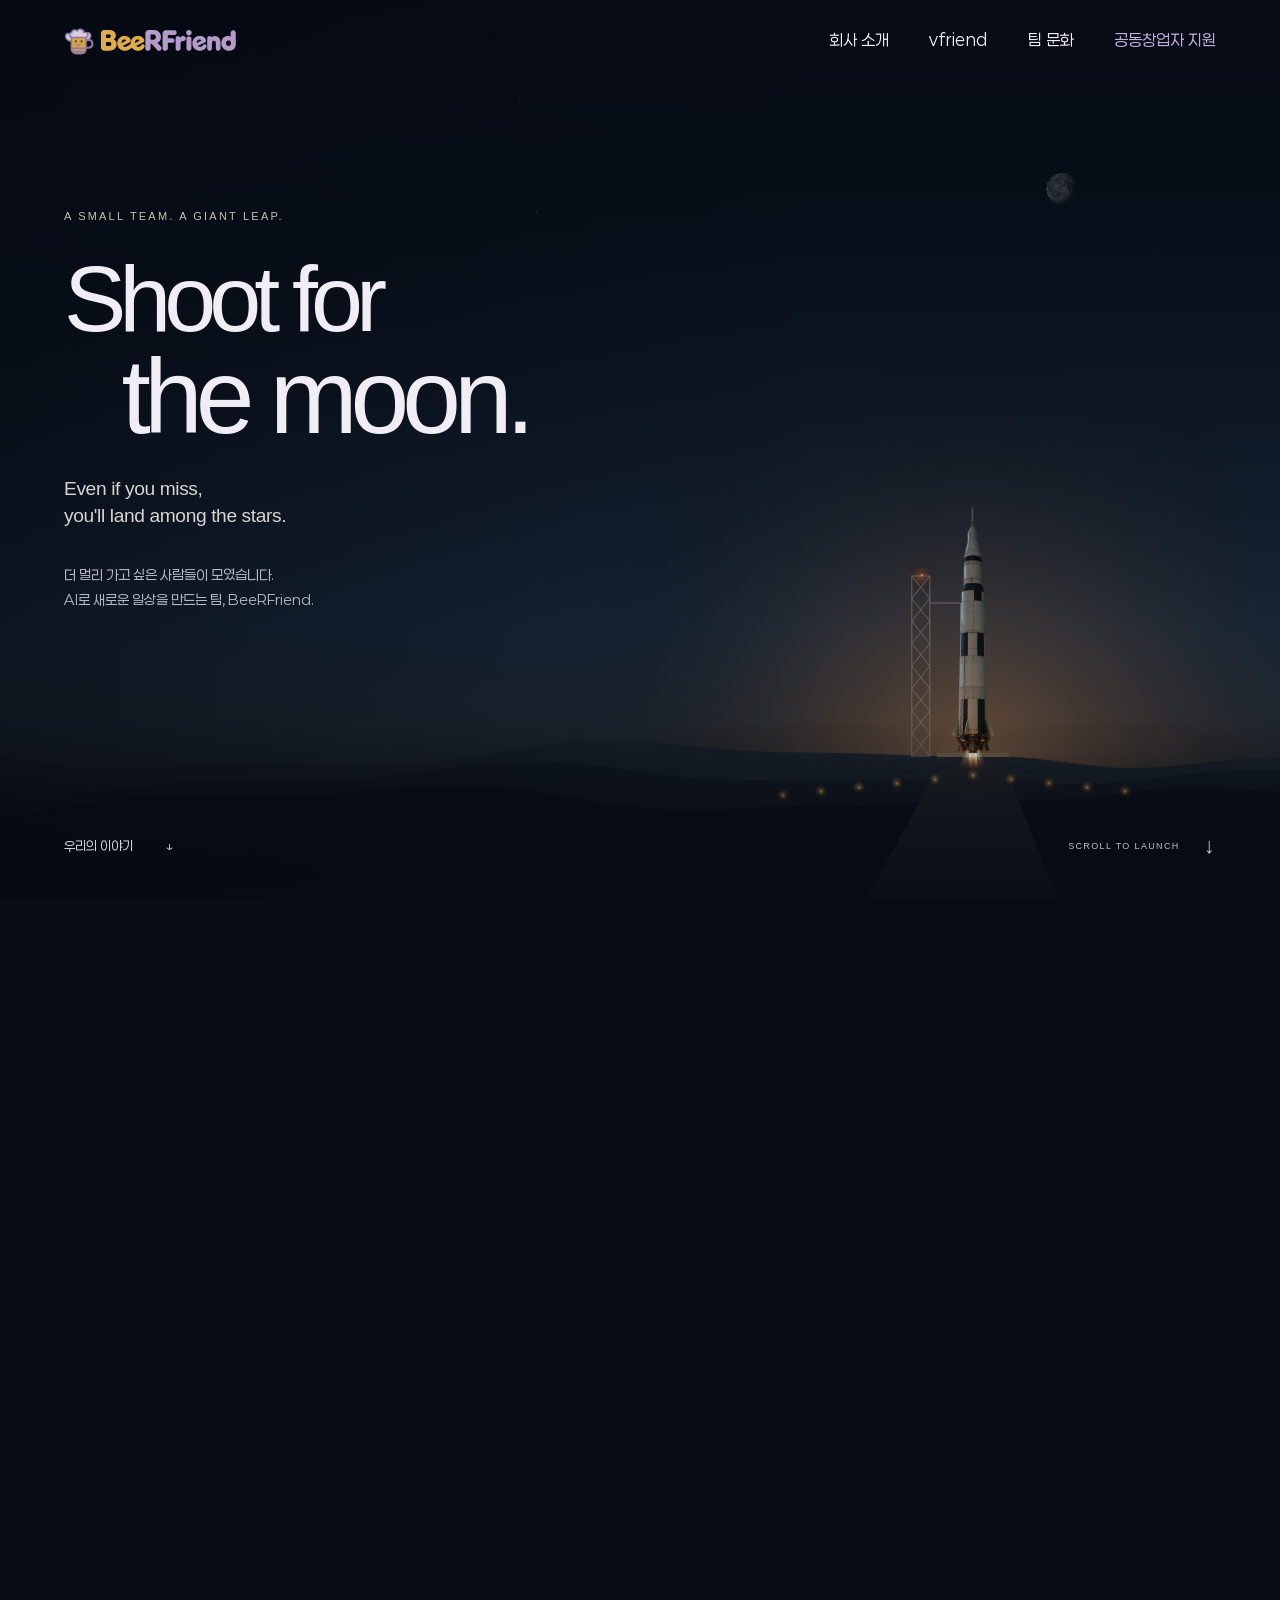
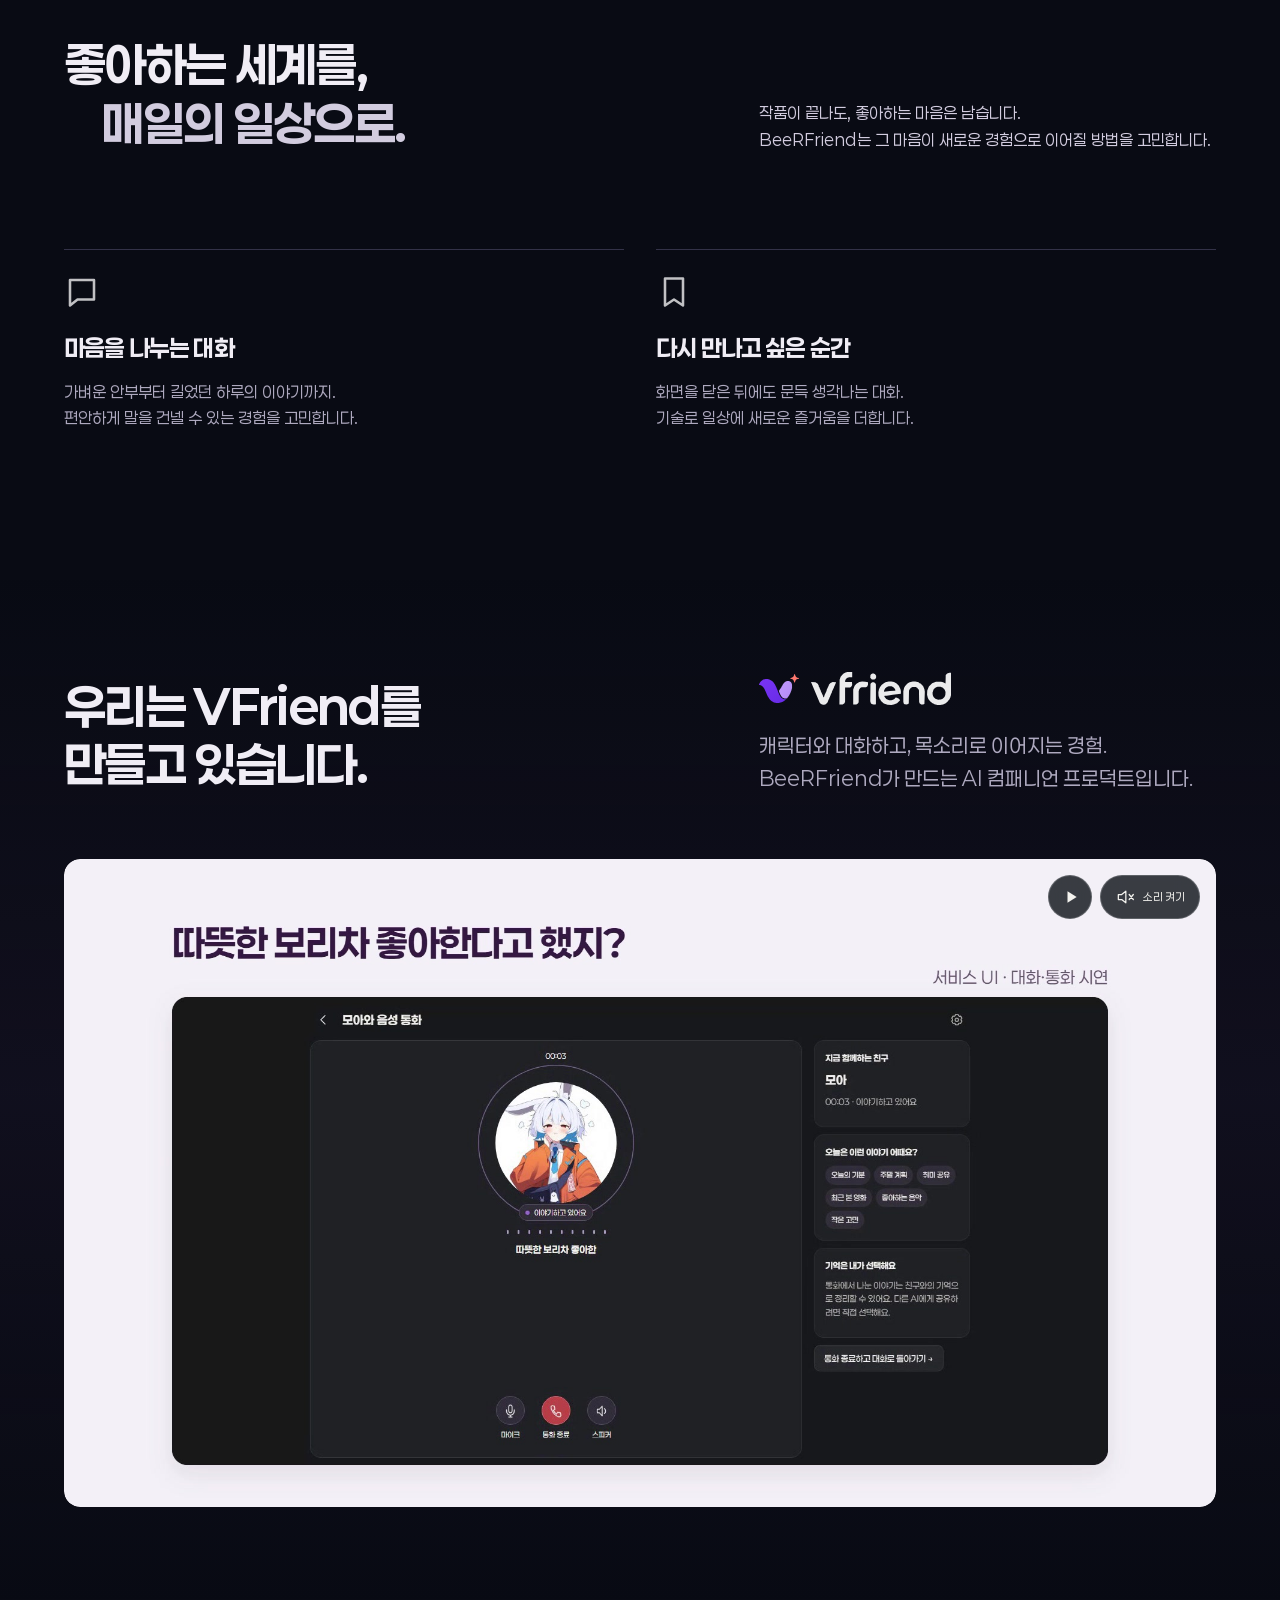
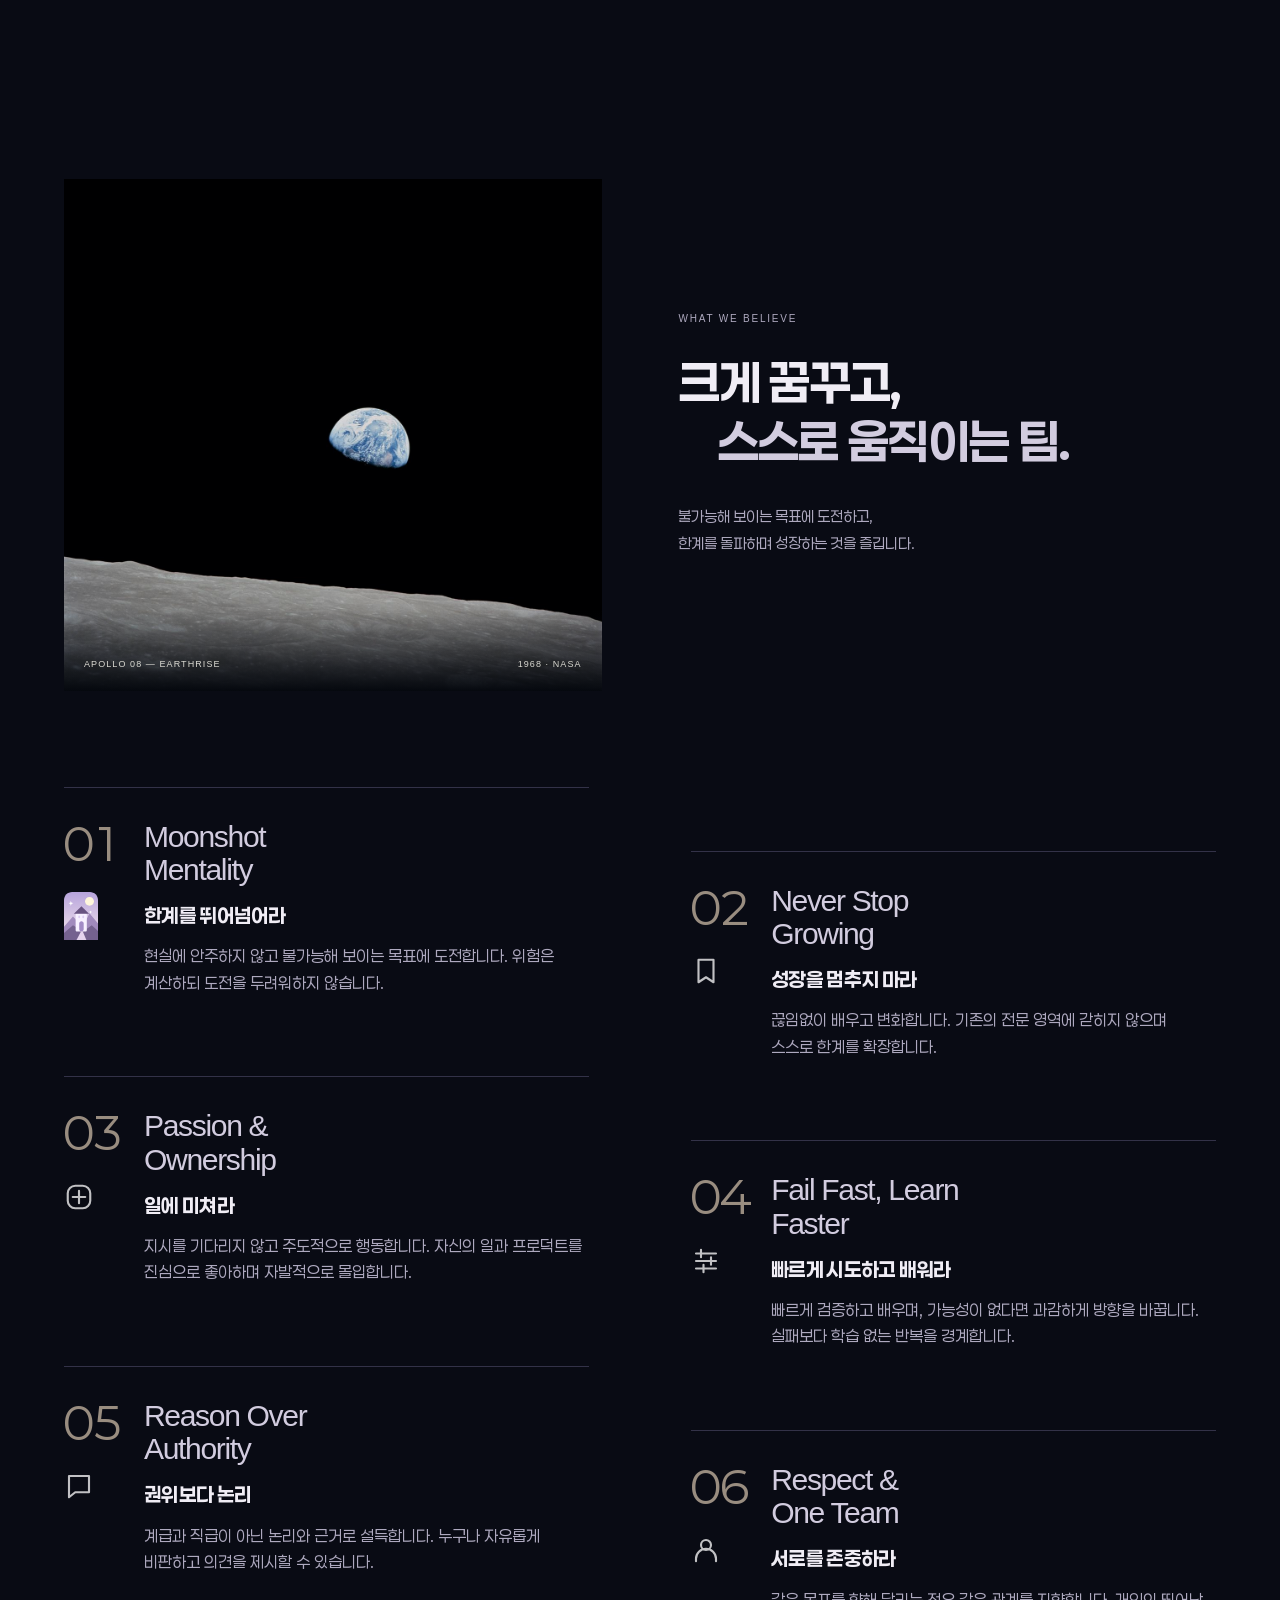
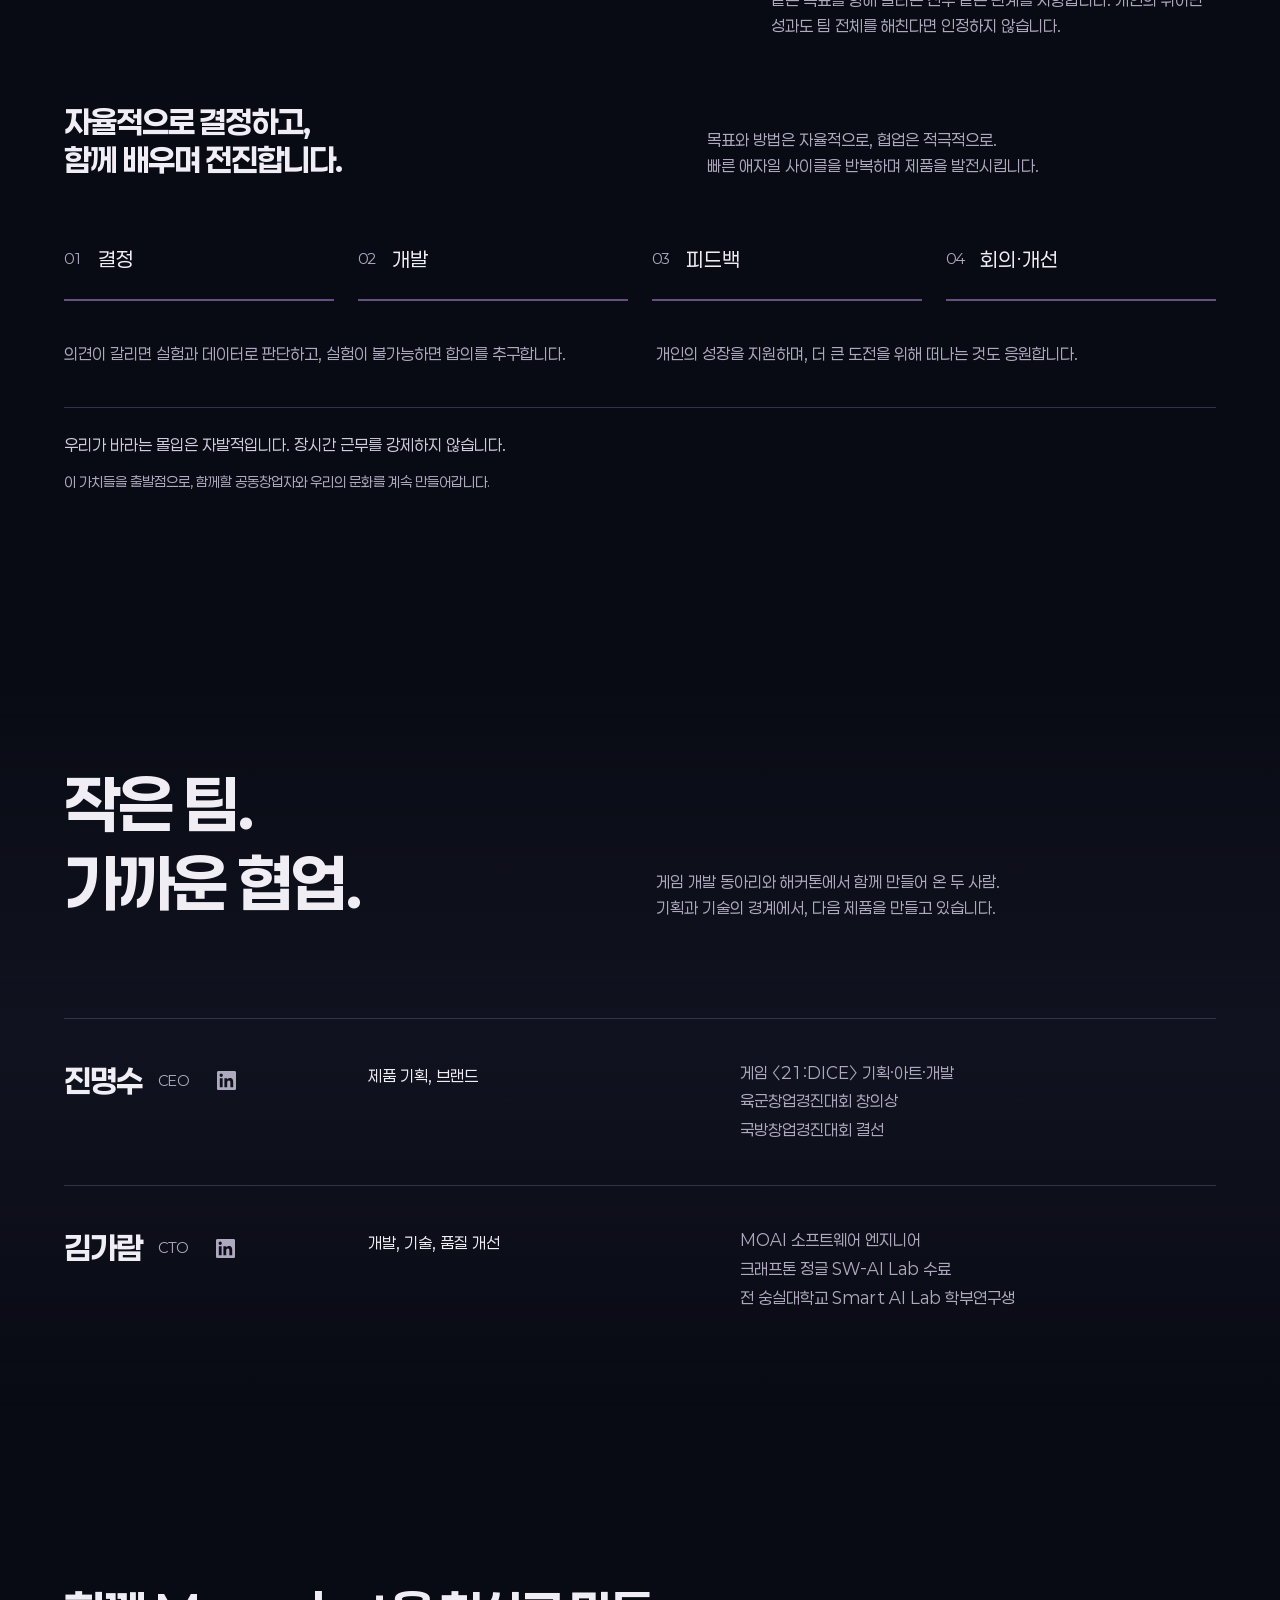
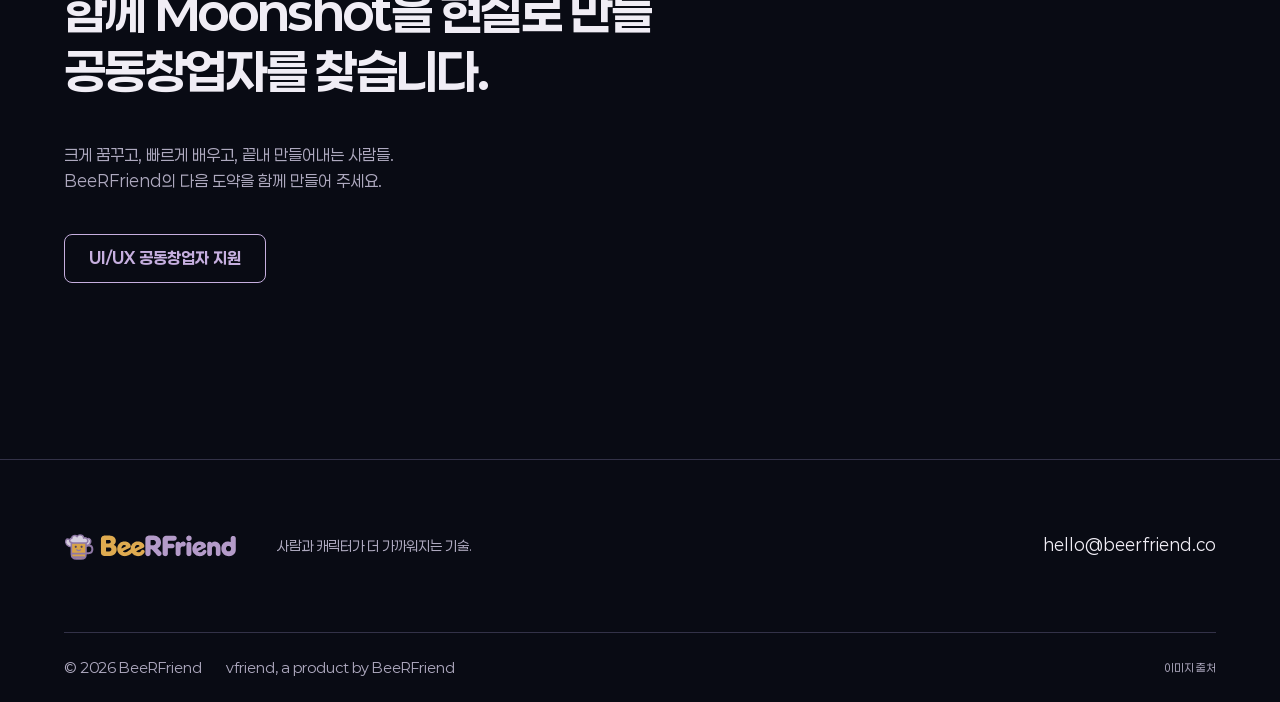
==== commit 6970a40e: "Polish launch visuals and one-hour founder meeting slots" ====
--- a/index.html
+++ b/index.html
@@ -27,7 +27,7 @@
   <main id="main">
     <section class="journey" id="top" aria-labelledby="hero-title">
       <div class="journey-stage">
-        <div class="flight-fallback" aria-hidden="true"><img src="assets/launch-vehicle.svg" alt="" width="72" height="360"></div>
+        <div class="flight-fallback" aria-hidden="true"><img src="assets/launch-vehicle-real.png" alt="" width="1024" height="1536"></div>
         <canvas id="flight-scene" aria-hidden="true"></canvas>
         <div class="flight-shade" aria-hidden="true"></div>
         <div class="flight-copy wrap">
@@ -51,12 +51,6 @@
         </div>
         <div class="flight-footer wrap">
           <a class="flight-skip" href="#company">우리의 이야기 <span aria-hidden="true">↓</span></a>
-          <nav class="flight-stops" aria-label="비행 장면 선택">
-            <button type="button" data-flight-stop="0" aria-current="step"><span>01</span> 지상</button>
-            <button type="button" data-flight-stop="0.47"><span>02</span> 대기권</button>
-            <button type="button" data-flight-stop="0.92"><span>03</span> 달</button>
-            <span class="flight-progress" aria-hidden="true"></span>
-          </nav>
           <span class="flight-scroll" aria-hidden="true">SCROLL TO LAUNCH <i>↓</i></span>
         </div>
         <noscript><p class="flight-nojs">BeeRFriend와 함께할 UI/UX 공동창업자를 찾습니다. <a href="apply.html">지원 안내 보기 ↗</a></p></noscript>
--- a/styles.css
+++ b/styles.css
@@ -122,9 +122,19 @@
 .value-emblem{grid-column:1;grid-row:1/span 3;display:flex;flex-direction:column;gap:24px;align-items:flex-start}
 .value-emblem img{object-fit:contain;filter:brightness(0) invert(1);opacity:.75;width:30px;height:30px}
 .value-emblem img[src$="world.svg"]{filter:none;opacity:1;width:34px;height:48px}
-.working-cycle{position:relative;isolation:isolate}.working-cycle::after{content:'';position:absolute;left:0;bottom:-1px;height:3px;width:40px;background:#cfb084;box-shadow:0 0 12px #b79a6d80;animation:work-orbit 8s linear infinite}
+.working-cycle{position:relative;isolation:isolate}
 .asset-credits{margin-left:auto;font-size:11px}.credits-page{padding-block:64px;max-width:900px}.credits-page h1{font-size:2.5rem;margin-top:40px}.credits-page p{margin-top:24px;color:var(--color-muted)}.credits-page dl{margin-block:40px}.credits-page dt{margin-top:32px;font-weight:700}.credits-page dd{margin:12px 0;line-height:1.8;color:var(--color-muted)}.credits-page dd a{text-decoration:underline}
-@keyframes work-orbit{from{left:0;opacity:0}5%,90%{opacity:1}to{left:calc(100% - 40px);opacity:0}}
+
 @media(max-width:60rem){.culture-heading{grid-template-columns:minmax(0,1fr);gap:40px}.culture-photo{aspect-ratio:1.5;max-height:420px}.culture-photo>img{object-position:center 70%}.culture-heading-copy h2{font-size:clamp(2rem,5vw,3rem)}}
-@media(max-width:45rem){.culture-photo{aspect-ratio:1.2}.culture-photo figcaption{padding-inline:14px;font-size:8px;letter-spacing:.07em}.culture-heading-copy>h2+p{margin-top:20px;font-size:14px}.section-eyebrow{margin-bottom:20px}.value-emblem{gap:16px}.value-emblem img{width:24px;height:24px}.value-emblem img[src$="world.svg"]{width:24px;height:34px}.asset-credits{margin-left:0}.working-cycle::after{animation:none;display:none}}
+@media(max-width:45rem){.culture-photo{aspect-ratio:1.2}.culture-photo figcaption{padding-inline:14px;font-size:8px;letter-spacing:.07em}.culture-heading-copy>h2+p{margin-top:20px;font-size:14px}.section-eyebrow{margin-bottom:20px}.value-emblem{gap:16px}.value-emblem img{width:24px;height:24px}.value-emblem img[src$="world.svg"]{width:24px;height:34px}.asset-credits{margin-left:0}}
 @media(max-width:45rem){.film-controls{top:8px;right:8px;gap:6px}.film-controls .film-sound{padding-inline:11px}.film-controls button{min-width:44px;min-height:44px}.film-controls svg{width:17px;height:17px}}
+
+/* One-hour availability, grouped by date to keep the mobile form manageable. */
+.meeting-day{display:block;padding:0;border-bottom:1px solid var(--color-rule)}
+.meeting-date{display:flex;align-items:center;justify-content:space-between;gap:16px;min-height:60px;cursor:pointer;list-style:none;padding:12px 0;font-size:14px;color:var(--color-ink)}
+.meeting-date::-webkit-details-marker{display:none}.meeting-count{font-size:12px;font-weight:400;color:var(--color-muted)}
+.meeting-date::after{content:'+';font:18px/1 Arial,sans-serif;color:var(--color-link)}.meeting-day[open]>.meeting-date::after{content:'−'}
+.meeting-count{margin-left:auto}.meeting-options{display:grid;grid-template-columns:repeat(5,minmax(0,1fr));gap:8px;padding-bottom:20px}
+.meeting-options .meeting-option{padding:8px 4px;min-height:54px;gap:2px}.meeting-options .meeting-option>span{font-size:13px}.meeting-options .meeting-option>small{font-size:11px}
+.meeting-day.is-expired .meeting-date{color:var(--color-muted)}
+@media(max-width:45rem){.meeting-options{grid-template-columns:repeat(3,minmax(0,1fr))}.meeting-options .meeting-option{min-height:56px}.meeting-date{min-height:56px}}
--- a/journey.css
+++ b/journey.css
@@ -6,7 +6,7 @@
 #flight-scene{opacity:0;transition:opacity .4s}
 .scene-ready #flight-scene{opacity:1}
 .flight-fallback{background:radial-gradient(ellipse at 76% 85%,#634330 0,transparent 30%),linear-gradient(#070c15 30%,#1b2d40 80%,#10151d 80%)}
-.flight-fallback img{position:absolute;left:74%;bottom:18%;width:auto;height:24%}
+.flight-fallback img{position:absolute;left:76%;bottom:16%;width:auto;height:28%;transform:translateX(-50%)}
 .flight-shade{background:linear-gradient(90deg,rgb(5 9 17 / .58),transparent 65%)}
 .flight-copy{height:100%;position:relative;pointer-events:none}
 .flight-panel{position:absolute;top:23%;left:var(--gutter);right:var(--gutter);max-width:780px;opacity:0;transform:translate3d(0,50px,0);will-change:transform,opacity}
@@ -26,17 +26,10 @@
 .flight-apply:hover span{transform:translate(3px,-3px)}
 .flight-footer{position:absolute;bottom:32px;left:0;right:0;display:flex;align-items:center;justify-content:space-between;gap:24px}
 .flight-skip{display:inline-flex;min-height:44px;align-items:center;gap:32px;font-size:13px;color:#d2d4d9}
-.flight-stops{position:relative;display:flex;gap:32px;padding-bottom:12px;border-bottom:1px solid #ffffff30}
-.flight-stops button{min-height:44px;display:flex;align-items:center;gap:10px;padding:0 2px;font-size:13px;color:#9198a6}
-.flight-stops button span{font:10px/1 Arial,sans-serif;color:#7e8694}
-.flight-stops button[aria-current]{color:#f5e3c6}
-.flight-stops button[aria-current] span{color:#d3b68d}
-.flight-progress{position:absolute;left:0;bottom:-1px;width:100%;height:1px;background:#d6b783;transform:scaleX(var(--flight-progress,.02));transform-origin:left}
 .flight-scroll{font:9px/1 Arial,sans-serif;letter-spacing:.15em;color:#bbc1c9;display:flex;gap:24px;align-items:center}
 .flight-scroll i{font-style:normal;font-size:22px;animation:launch-cue 2s ease-in-out infinite}
 .flight-nojs{position:absolute;bottom:110px;left:var(--gutter);right:var(--gutter);font-size:14px}
 .flight-nojs a{text-decoration:underline}
-.journey:not(.is-enhanced) .flight-stops,.journey:not(.is-enhanced) .flight-scroll{display:none}
 @keyframes launch-cue{50%{transform:translateY(7px)}}
 @media(min-width:1600px){.flight-panel{top:25%}}
 @media(max-width:60rem){.flight-panel{top:22%;max-width:65%}.flight-opening h1{font-size:clamp(4.5rem,9vw,6.5rem)}.flight-scroll{display:none}.flight-panel h2{font-size:clamp(2.25rem,4.5vw,3.5rem)}}
@@ -56,12 +49,9 @@
  .flight-apply{font-size:14px;gap:48px;margin-top:18px}
  .flight-footer{bottom:max(20px,env(safe-area-inset-bottom));padding-inline:24px;display:grid;grid-template-columns:1fr;gap:6px}
  .flight-skip{justify-self:start;font-size:12px;gap:24px;min-height:38px}
- .flight-stops{justify-content:space-between;gap:16px;padding-bottom:6px}
- .flight-stops button{font-size:11px;min-height:40px;gap:7px}
- .flight-stops button span{font-size:9px}
- .flight-fallback img{left:73%;bottom:24%;height:20%}
+ .flight-fallback img{left:75%;bottom:22%;height:21%}
 }
 @media(max-width:360px){.flight-panel{left:20px;right:20px;top:104px}.flight-eyebrow{font-size:8px}.flight-opening h1{font-size:3.15rem}.flight-opening .quote-continuation{font-size:14px}.flight-intro{font-size:11px}.flight-footer{padding-inline:20px}}
 @media(max-height:700px) and (max-width:45rem){.flight-panel{top:96px}.flight-eyebrow{margin-bottom:16px}.flight-opening h1{font-size:clamp(2.8rem,12vw,3.8rem)}.flight-opening .quote-continuation{font-size:14px;margin-top:16px}.flight-intro{margin-top:16px;max-width:calc(100% - 100px);font-size:11px}.flight-intro br{display:none}.flight-panel h2{font-size:clamp(1.6rem,7.2vw,2.25rem)}.flight-panel>h2+p{margin-top:16px;font-size:13px}.flight-apply{font-size:13px;margin-top:10px;gap:32px}.flight-footer{bottom:12px}}
 @media(max-height:650px) and (min-width:46rem){.journey-stage{min-height:480px}.flight-panel{top:100px}.flight-opening h1{font-size:4rem}.flight-eyebrow{margin-bottom:16px}.flight-opening .quote-continuation{margin-top:16px;font-size:16px}.flight-intro{margin-top:16px;font-size:12px}.flight-panel h2{font-size:2.5rem}.flight-panel>h2+p{margin-top:16px}.flight-footer{bottom:16px}.flight-apply{margin-top:12px}}
-@media(prefers-reduced-motion:reduce){.journey.is-enhanced{height:auto}.journey-stage{position:relative}.flight-panel{will-change:auto}.flight-scroll{display:none}.flight-stops{display:none}.flight-intro::after{content:'함께할 UI/UX 공동창업자를 찾습니다.';display:block;margin-top:8px}}
+@media(prefers-reduced-motion:reduce){.journey.is-enhanced{height:auto}.journey-stage{position:relative}.flight-panel{will-change:auto}.flight-scroll{display:none}.flight-intro::after{content:'함께할 UI/UX 공동창업자를 찾습니다.';display:block;margin-top:8px}}
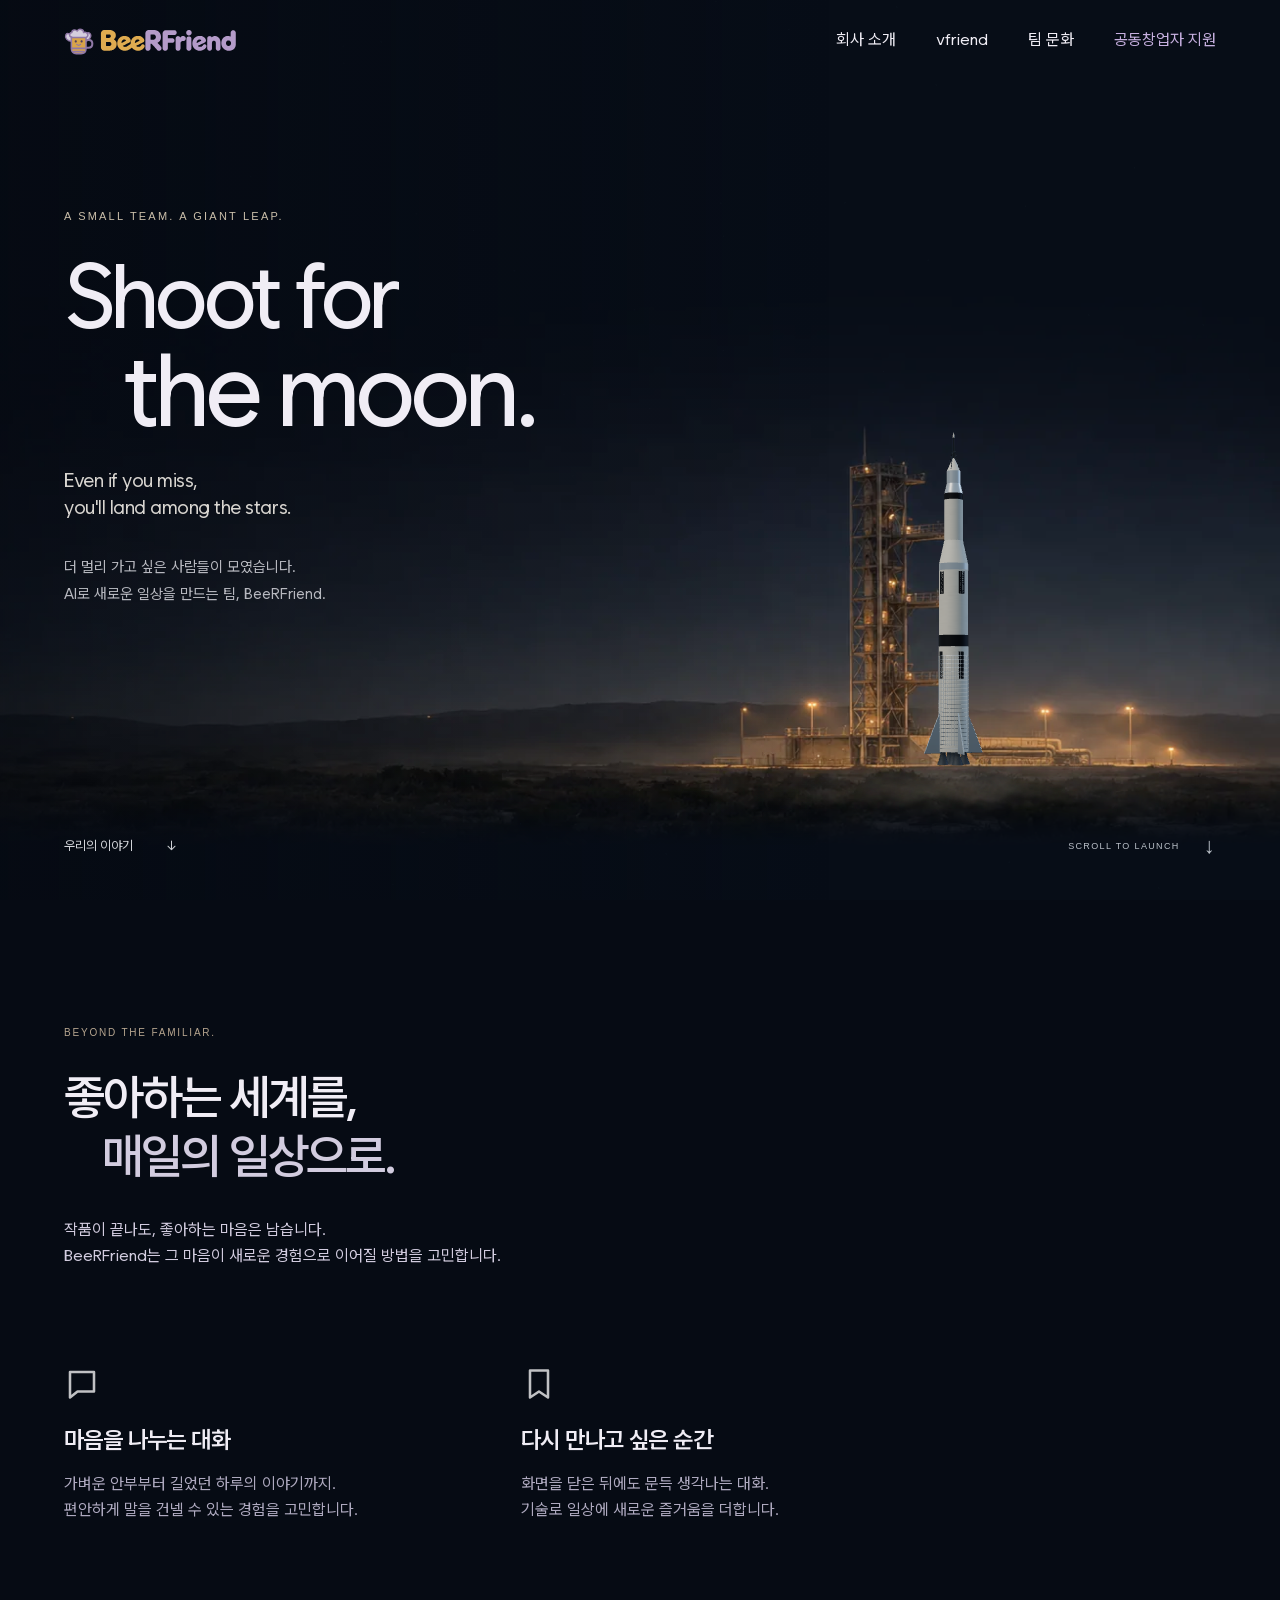
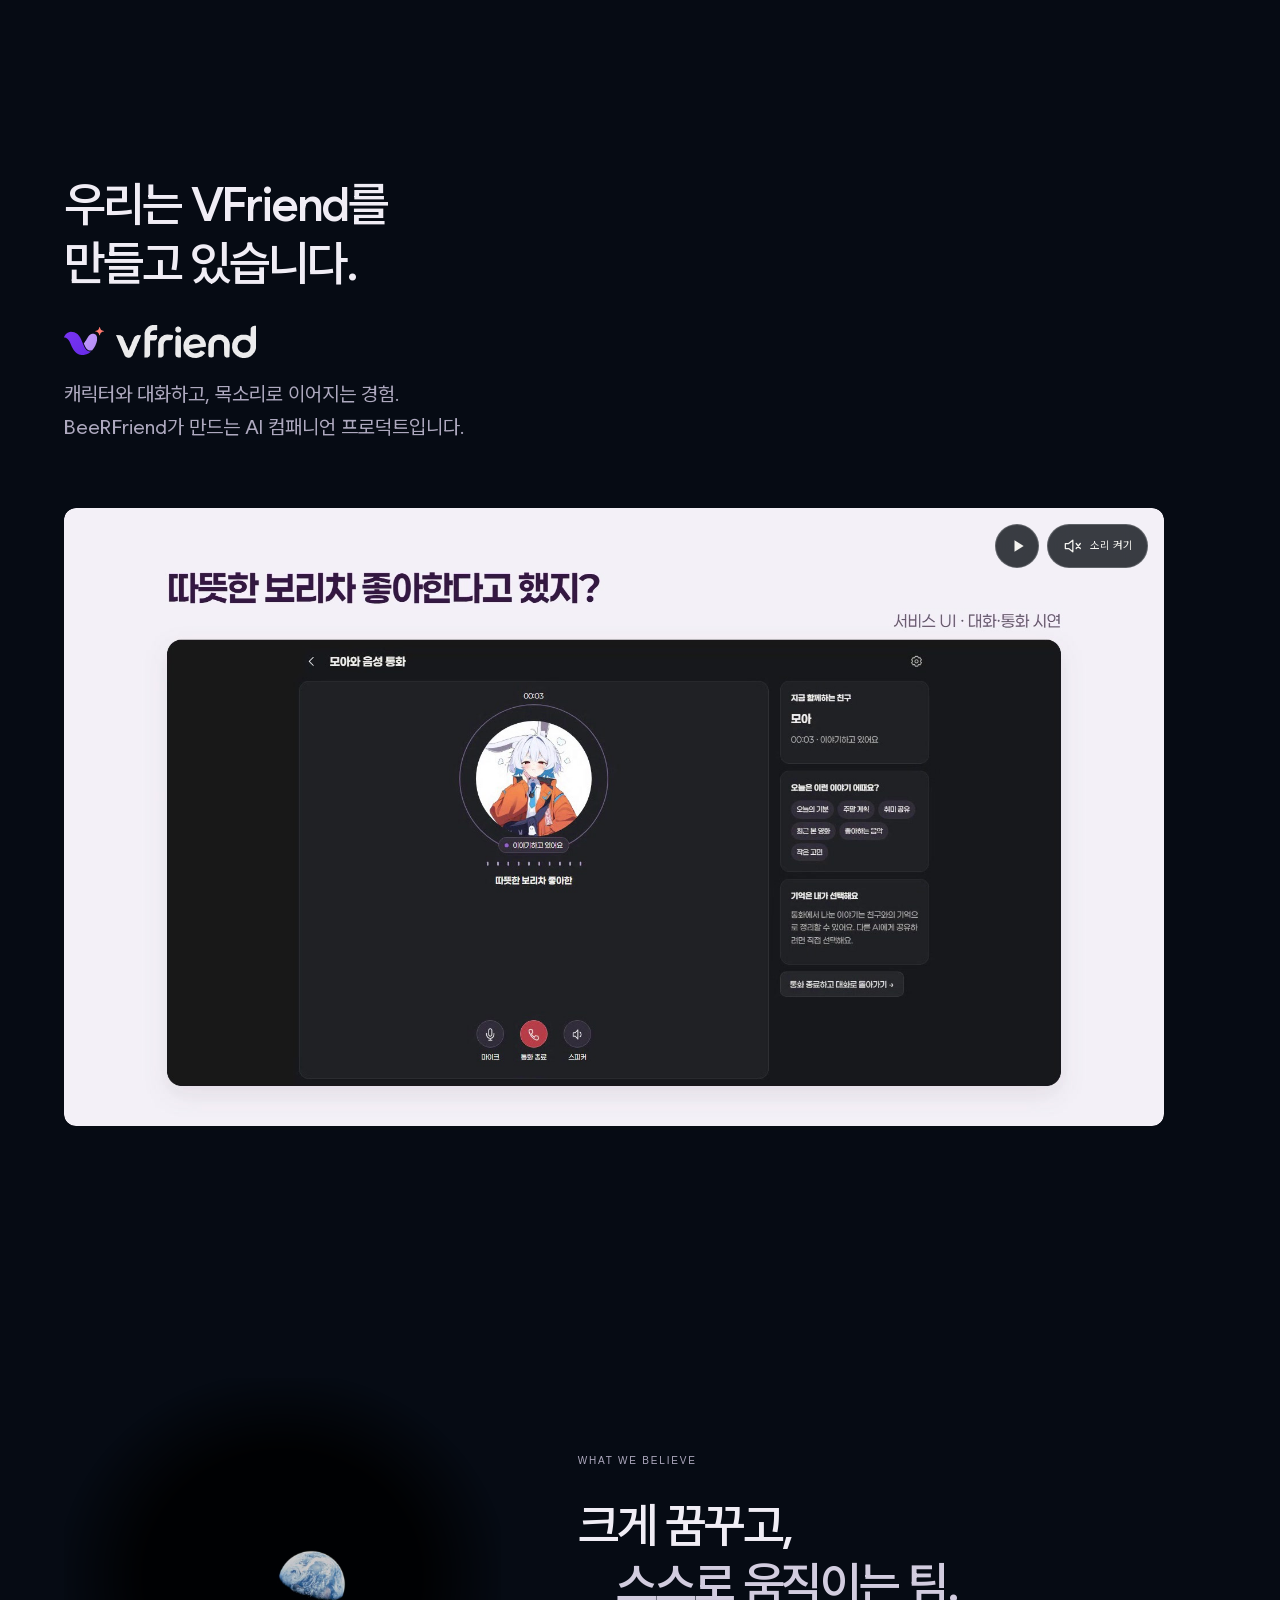
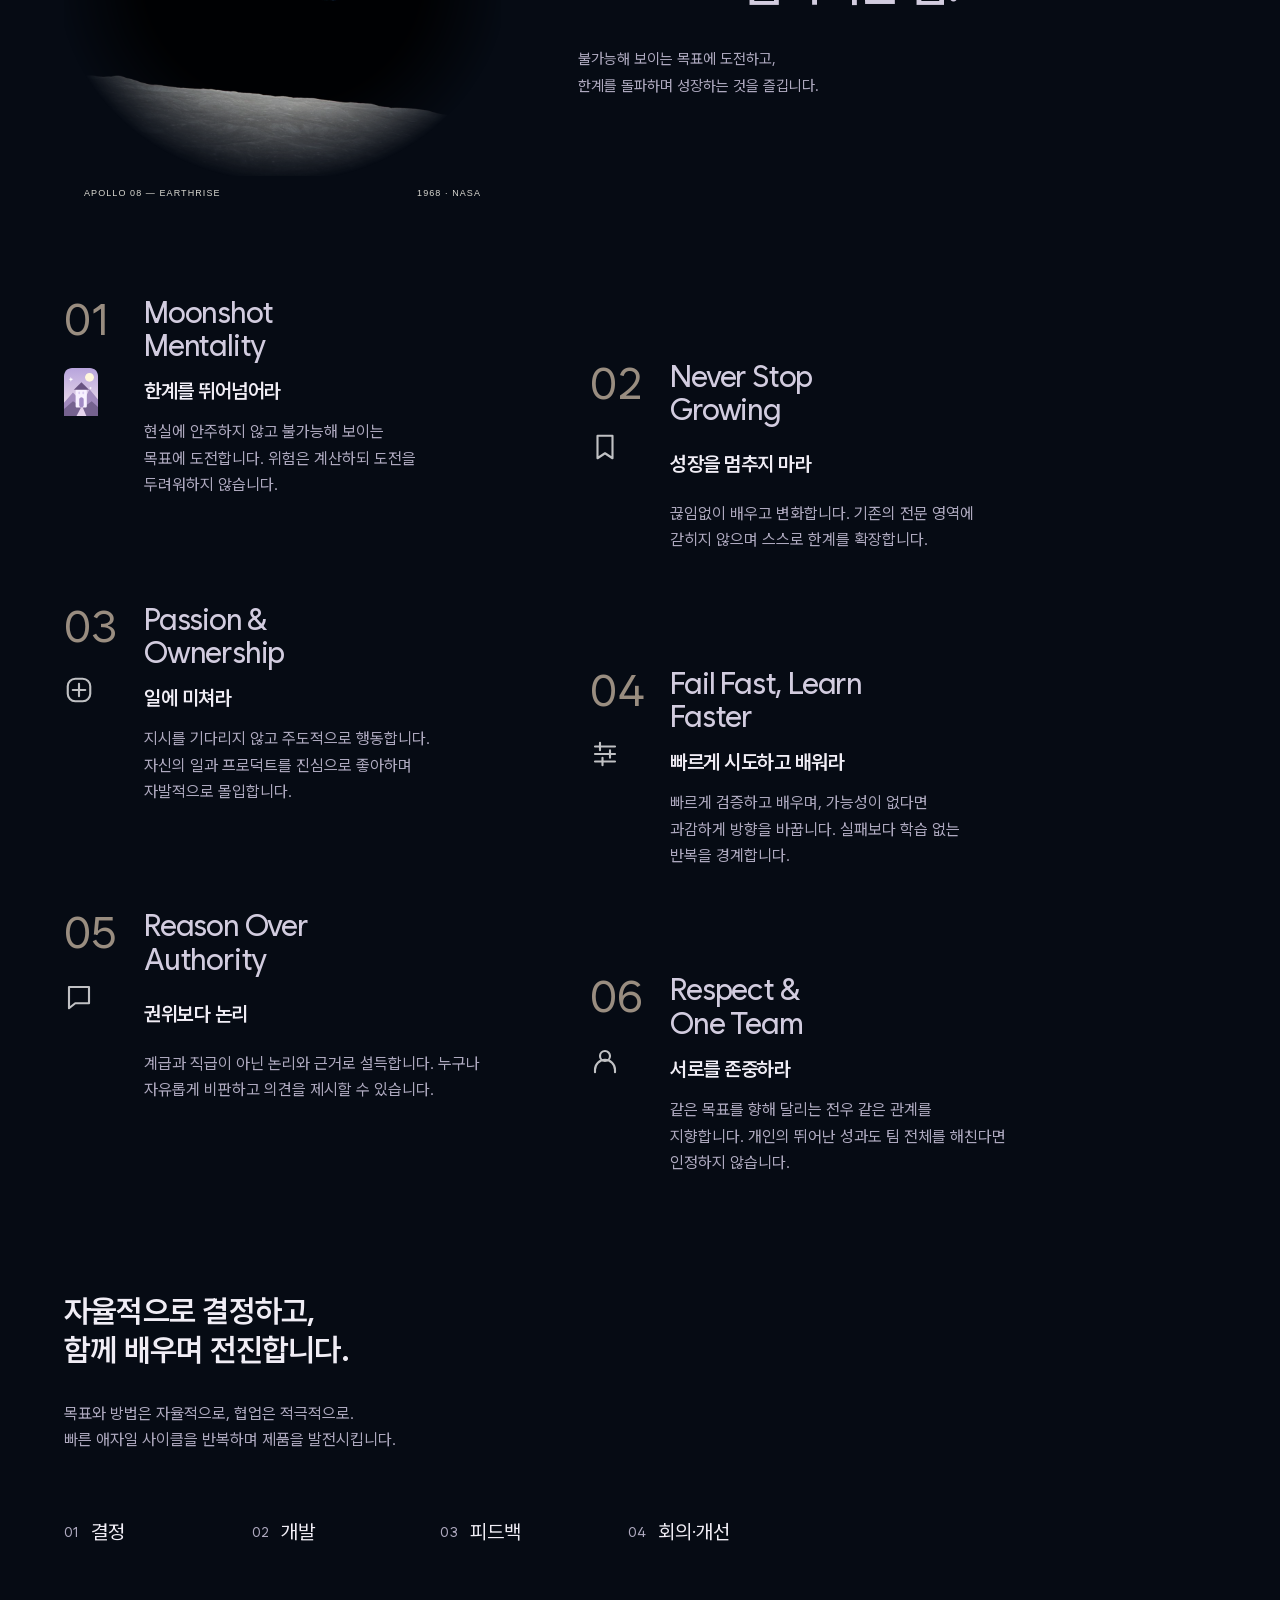
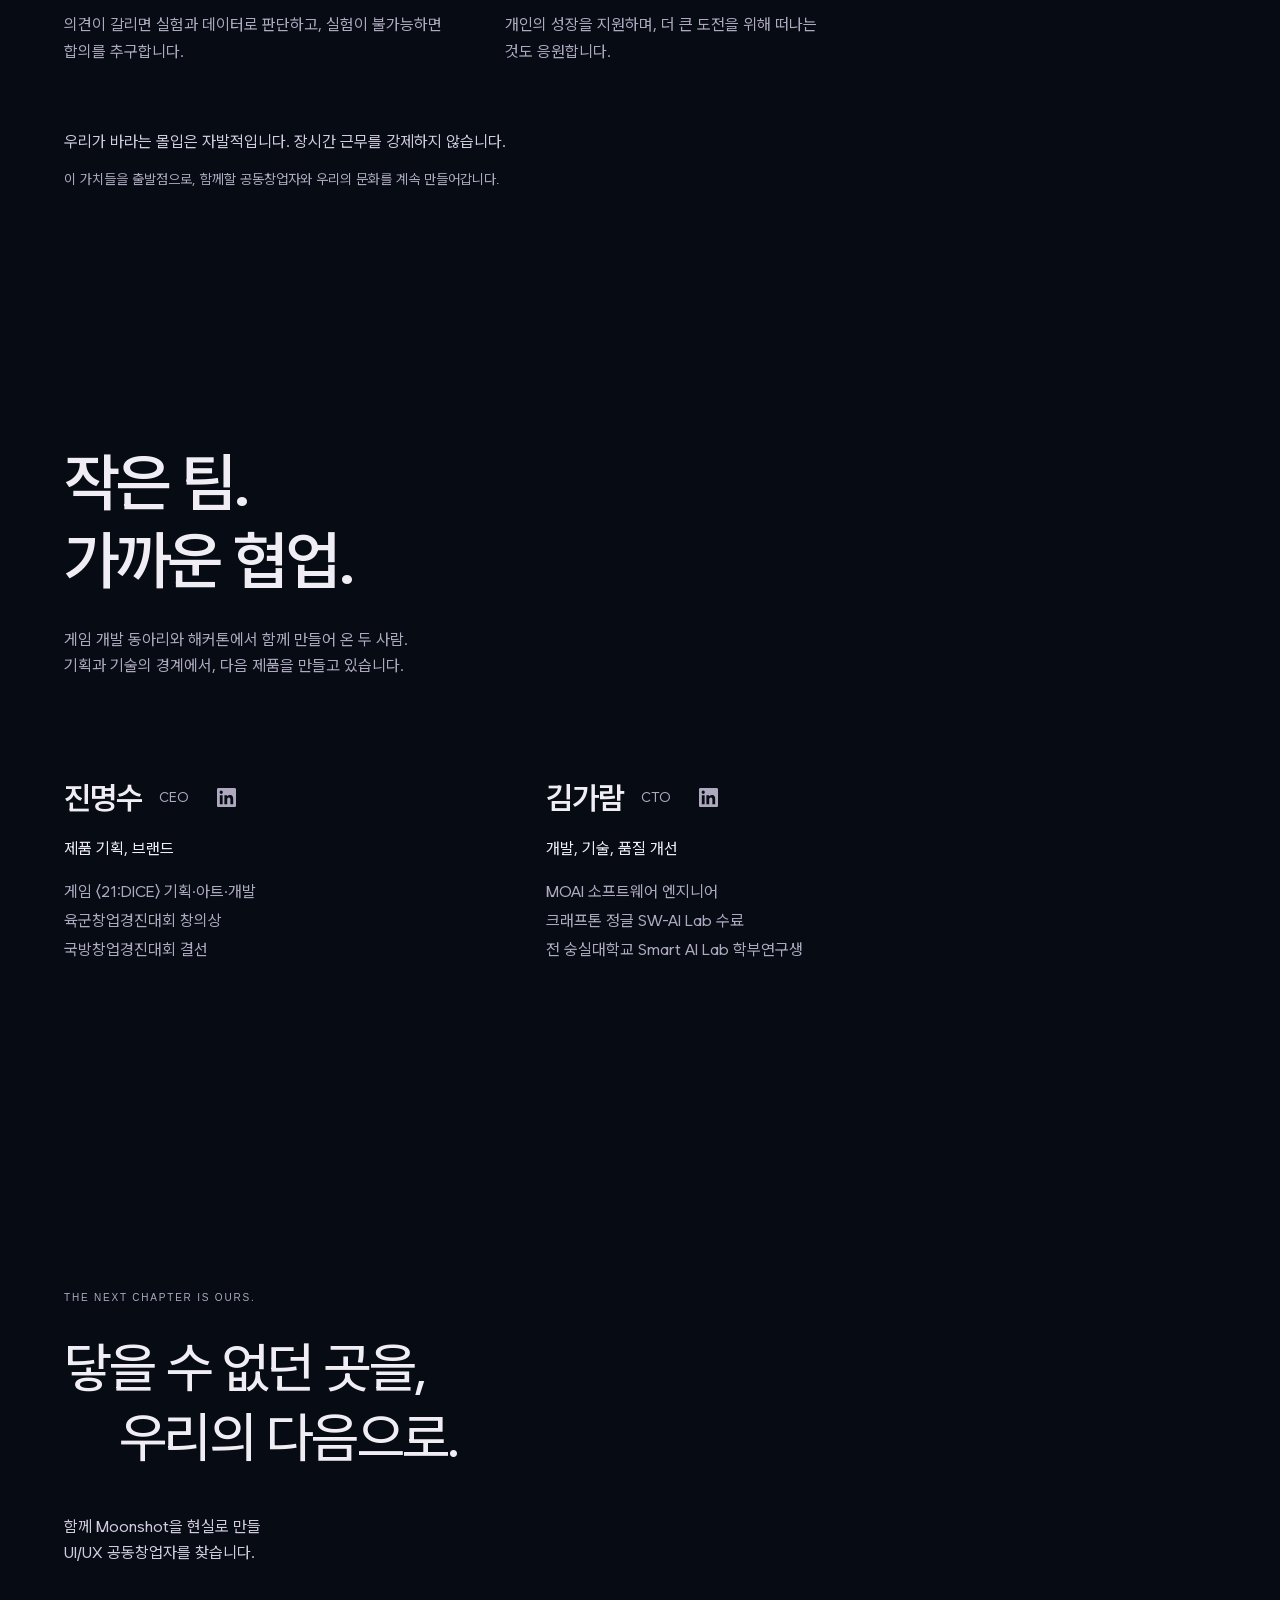
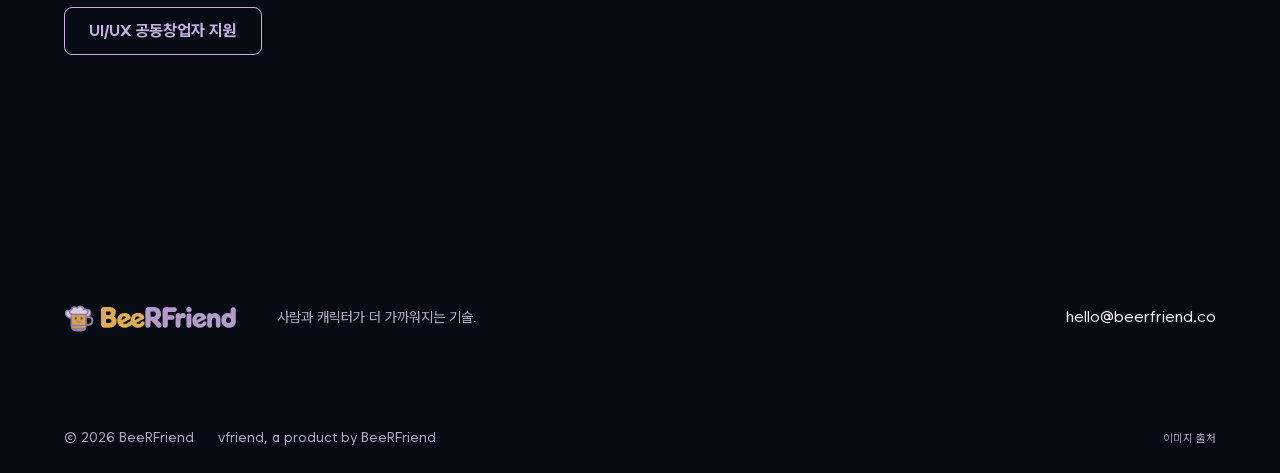
==== commit 6d7bc493: "Integrate cinematic 3D flight with continuous page journey" ====
--- a/index.html
+++ b/index.html
@@ -10,13 +10,20 @@
   <meta property="og:type" content="website">
   <title>BeeRFriend | UI/UX 공동창업자 모집</title>
   <link rel="icon" href="assets/beerfriend-mark.png" type="image/png">
-  <link rel="preload" href="assets/fonts/Paperlogy-700.woff2" as="font" type="font/woff2" crossorigin>
-  <link rel="stylesheet" href="styles.css">
-  <link rel="stylesheet" href="journey.css">
-  <script src="app.js" defer></script>
-  <script src="journey.js" defer></script>
+  <link rel="preload" href="assets/fonts/WantedSans-page.woff2" as="font" type="font/woff2" crossorigin>
+  <link rel="stylesheet" href="styles.css?v=20261112-moon">
+  <link rel="stylesheet" href="journey.css?v=20261112-moon">
+  <link rel="stylesheet" href="continuous.css?v=20261112-moon">
+  <script src="flight-page.js?v=20261112-moon" defer></script>
+  <script src="app.js?v=20261112-moon" defer></script>
+  <script type="module" src="journey.js?v=20261112-moon"></script>
 </head>
-<body>
+<body class="continuous-flight">
+  <div class="flight-world" aria-hidden="true">
+        <div class="flight-fallback" aria-hidden="true"><img src="assets/launch-vehicle.webp" alt="" width="1024" height="1536"></div>
+        <canvas id="flight-scene" aria-hidden="true"></canvas>
+        <div class="flight-shade" aria-hidden="true"></div>
+  </div>
   <a class="skip-link" href="#main">본문으로 바로가기</a>
   <header class="site-header"><div class="nav-shell wrap">
   <a class="company-logo" href="#top" aria-label="BeeRFriend 회사 홈페이지 처음으로"><img src="assets/beerfriend-dark.svg" alt="BeeRFriend" width="178" height="57" fetchpriority="high"></a>
@@ -27,26 +34,13 @@
   <main id="main">
     <section class="journey" id="top" aria-labelledby="hero-title">
       <div class="journey-stage">
-        <div class="flight-fallback" aria-hidden="true"><img src="assets/launch-vehicle-real.png" alt="" width="1024" height="1536"></div>
-        <canvas id="flight-scene" aria-hidden="true"></canvas>
-        <div class="flight-shade" aria-hidden="true"></div>
+
         <div class="flight-copy wrap">
           <div class="flight-panel flight-opening" data-flight-panel="0">
             <p class="flight-eyebrow" lang="en">A SMALL TEAM. A GIANT LEAP.</p>
             <h1 id="hero-title" lang="en"><span>Shoot for</span> <span>the moon.</span></h1>
             <p class="quote-continuation" lang="en">Even if you miss,<br> you'll land among the stars.</p>
             <p class="flight-intro">더 멀리 가고 싶은 사람들이 모였습니다.<br> AI로 새로운 일상을 만드는 팀, BeeRFriend.</p>
-          </div>
-          <div class="flight-panel" data-flight-panel="1" inert aria-hidden="true">
-            <p class="flight-eyebrow" lang="en">BEYOND THE FAMILIAR.</p>
-            <h2>익숙한 궤도를<br><span>벗어나.</span></h2>
-            <p>당연했던 경험에 질문을 던지고,<br> 아직 없던 답을 직접 만듭니다.</p>
-          </div>
-          <div class="flight-panel" data-flight-panel="2" inert aria-hidden="true">
-            <p class="flight-eyebrow" lang="en">THE NEXT CHAPTER IS OURS.</p>
-            <h2>닿을 수 없던 곳을,<br><span>우리의 다음으로.</span></h2>
-            <p>함께 Moonshot을 현실로 만들<br> UI/UX 공동창업자를 찾습니다.</p>
-            <a class="flight-apply" href="apply.html">공동창업자 지원 <span aria-hidden="true">↗</span></a>
           </div>
         </div>
         <div class="flight-footer wrap">
@@ -59,6 +53,7 @@
 
 
     <section class="company-section wrap" id="company" aria-labelledby="company-title">
+      <p class="section-eyebrow" lang="en">BEYOND THE FAMILIAR.</p>
       <div class="company-intro"><h2 class="offset-heading" id="company-title"><span>좋아하는 세계를,</span> <span>매일의 일상으로.</span></h2><p>작품이 끝나도, 좋아하는 마음은 남습니다.<br> BeeRFriend는 그 마음이 새로운 경험으로 이어질 방법을 고민합니다.</p></div>
       <div class="company-principles"><div><img class="principle-icon" src="assets/icons/chat.svg" alt="" width="40" height="40"><h3>마음을 나누는 대화</h3><p>가벼운 안부부터 길었던 하루의 이야기까지.<br> 편안하게 말을 건넬 수 있는 경험을 고민합니다.</p></div><div><img class="principle-icon" src="assets/icons/memory.svg" alt="" width="40" height="40"><h3>다시 만나고 싶은 순간</h3><p>화면을 닫은 뒤에도 문득 생각나는 대화.<br> 기술로 일상에 새로운 즐거움을 더합니다.</p></div></div>
     </section>
@@ -103,7 +98,7 @@
     </div></section>
 
     <section class="careers-section invitation-section wrap" id="careers" aria-labelledby="careers-title">
-      <div class="careers-heading"><h2 id="careers-title">함께 Moonshot을 현실로 만들<br> 공동창업자를 찾습니다.</h2><p>크게 꿈꾸고, 빠르게 배우고, 끝내 만들어내는 사람들.<br> BeeRFriend의 다음 도약을 함께 만들어 주세요.</p></div>
+      <div class="careers-heading"><p class="section-eyebrow" lang="en">THE NEXT CHAPTER IS OURS.</p><h2 id="careers-title">닿을 수 없던 곳을,<br><span>우리의 다음으로.</span></h2><p>함께 Moonshot을 현실로 만들<br> UI/UX 공동창업자를 찾습니다.</p></div>
       <a class="button secondary" href="apply.html">UI/UX 공동창업자 지원</a>
     </section>
   </main>
--- a/styles.css
+++ b/styles.css
@@ -1,10 +1,11 @@
 /* BeeRFriend: deep night sky, muted lavender and honey, original logo geometry. */
-@import url('./tokens.css');
+@import url('./tokens.css?v=20261112-moon');
 @import url('./base.css');
-@font-face{font-family:Paperlogy;src:url('assets/fonts/Paperlogy-400.woff2') format('woff2');font-weight:400;font-display:swap}
-@font-face{font-family:Paperlogy;src:url('assets/fonts/Paperlogy-700.woff2') format('woff2');font-weight:700;font-display:swap}
+@import url('./assets/fonts/wanted.css');
 
-html{color-scheme:dark;scroll-behavior:smooth;scroll-padding-top:var(--space-lg)}
+html{color-scheme:dark;scroll-behavior:auto;scroll-padding-top:var(--space-lg);scrollbar-width:none}
+body{scrollbar-width:none}
+html::-webkit-scrollbar,body::-webkit-scrollbar{display:none;width:0;height:0}
 body{word-break:keep-all;font-synthesis:none;position:relative;isolation:isolate}
 body::before{content:'';position:fixed;inset:0;z-index:-1;pointer-events:none;background-image:url('assets/night-sky.svg'),radial-gradient(ellipse at 80% 32%,rgb(74 47 106 / .2),transparent 55%),radial-gradient(ellipse at 10% 85%,rgb(33 52 80 / .16),transparent 60%);background-size:1600px 1200px,100% 100%,100% 100%;background-position:center top;}
 
--- a/continuous.css
+++ b/continuous.css
@@ -0,0 +1,81 @@
+/* One camera, one sky, from the opening line through the final invitation. */
+body.continuous-flight{background:#060b14}
+.continuous-flight::before{display:none}
+.flight-world{position:fixed;inset:0;bottom:auto;height:100svh;z-index:-1;pointer-events:none;overflow:clip;background:#060b14}
+.flight-world::after{content:'';position:absolute;inset:0;background:linear-gradient(90deg,rgba(3,7,13,.86),rgba(3,7,13,.65) 42%,rgba(3,7,13,.13) 75%);opacity:var(--reading-shade,0)}
+.flight-world #flight-scene{transition:none}
+.continuous-flight.scene-ready .flight-fallback{visibility:hidden}
+.continuous-flight .journey,.continuous-flight .journey.is-enhanced{background:none;isolation:auto;height:100svh;min-height:560px}
+.continuous-flight .journey-stage{position:relative;top:auto;height:100%;min-height:0;overflow:visible}
+.continuous-flight .flight-panel{opacity:1;transform:none;will-change:auto}
+.continuous-flight .flight-scroll i{animation:none}
+.continuous-flight main>section:not(.journey){position:relative;background:none;border:0;padding-block:clamp(100px,14vh,180px)}
+.continuous-flight .company-intro,.continuous-flight .product-intro{grid-template-columns:1fr;gap:32px;max-width:850px}
+.continuous-flight .company-intro>p,.continuous-flight .product-intro-copy{max-width:48ch}
+.continuous-flight .company-principles{max-width:850px;gap:64px;margin-top:72px}
+.continuous-flight .company-principles>div,.continuous-flight .culture-values article,.continuous-flight .team-people article,.continuous-flight .culture-boundary,.continuous-flight .working-cycle li,.continuous-flight .site-footer,.continuous-flight .footer-bottom{border:0}
+.continuous-flight .product-intro-copy{display:block}
+.continuous-flight .product-brand{margin-bottom:20px}
+.continuous-flight .product-film{max-width:1100px}
+.continuous-flight .film-player,.continuous-flight #product-video{border-radius:12px}
+.continuous-flight .culture-heading{max-width:1060px;grid-template-columns:minmax(0,.8fr) minmax(0,1fr)}
+.continuous-flight .culture-photo{background:none;aspect-ratio:1.1;align-self:center;overflow:visible}
+.continuous-flight .culture-photo>img{mask-image:radial-gradient(ellipse,black 45%,transparent 73%);opacity:.85}
+.continuous-flight .culture-photo figcaption{background:none;bottom:-24px;padding:0 20px}
+.continuous-flight .culture-values{max-width:950px;margin-top:100px;row-gap:64px}
+.continuous-flight .culture-values article{padding-block:20px}
+.continuous-flight .working-style{max-width:900px;margin-top:160px}
+.continuous-flight .working-heading{grid-template-columns:1fr;max-width:680px;gap:32px}
+.continuous-flight .working-cycle{max-width:720px;gap:32px}
+.continuous-flight .working-cycle li{gap:12px}
+.continuous-flight .working-notes{max-width:850px}
+.continuous-flight .team-heading{max-width:850px;grid-template-columns:1fr;gap:28px}
+.continuous-flight .team-people{max-width:900px;display:grid;grid-template-columns:1fr 1fr;gap:64px}
+.continuous-flight .team-people article{display:flex;flex-direction:column;gap:16px;padding:0}
+.continuous-flight .person-field{padding:0}
+.continuous-flight .careers-section{min-height:85svh;display:flex;flex-direction:column;justify-content:center;align-items:flex-start}
+.continuous-flight .careers-heading{max-width:800px}
+.continuous-flight .careers-heading h2{font-size:clamp(2.2rem,4.3vw,4.6rem);line-height:1.28;font-weight:400;letter-spacing:-.055em}
+.continuous-flight .careers-heading h2 span{display:block;margin-left:1em}
+.continuous-flight .careers-heading .section-eyebrow{margin:0 0 28px}
+.continuous-flight .careers-heading h2+p{max-width:42ch;color:var(--color-ink-2)}
+.continuous-flight .site-footer{position:relative;background:none;padding-top:40px}
+.continuous-flight :is(.desktop-nav,#mobile-nav,.slide-controls) *{animation:none;transition:none}
+.continuous-flight .flight-apply span{transition:none}
+.continuous-flight .flight-opening h1{font-family:var(--font-display);font-weight:450;letter-spacing:-.065em;font-size:clamp(4.4rem,7vw,8.3rem)}
+.continuous-flight .flight-opening .quote-continuation{font-family:var(--font-body);font-weight:400;letter-spacing:-.025em}
+.continuous-flight h2{font-weight:550;letter-spacing:-.045em}
+.continuous-flight h3{font-weight:600;letter-spacing:-.025em}
+.continuous-flight .culture-values .value-name{font-family:var(--font-display);font-weight:450;letter-spacing:-.04em}
+.continuous-flight .careers-heading h2{font-weight:450;letter-spacing:-.05em}
+.continuous-flight .flight-intro{font-size:15px}
+@media(max-width:60rem){
+ .continuous-flight .culture-heading{grid-template-columns:1fr;max-width:650px;gap:64px}
+ .continuous-flight .culture-photo{width:min(85%,440px);margin-inline:auto;max-height:none}
+ .continuous-flight .company-principles{gap:40px}
+ .continuous-flight .team-people{gap:40px}
+}
+@media(max-width:45rem){
+ .flight-world::after{background:linear-gradient(90deg,rgba(3,7,13,.84),rgba(3,7,13,.72) 55%,rgba(3,7,13,.44))}
+ .continuous-flight main>section:not(.journey){padding-block:92px}
+ .continuous-flight .company-intro,.continuous-flight .product-intro{gap:28px}
+ .continuous-flight .company-principles{margin-top:56px;gap:48px}
+ .continuous-flight .company-principles>div{padding:0}
+ .continuous-flight .product-intro h2{font-size:clamp(1.8rem,7.5vw,2.5rem)}
+ .continuous-flight .product-film{margin-inline:-8px}
+ .continuous-flight .culture-values{row-gap:36px;margin-top:72px}
+ .continuous-flight .culture-values article{padding-block:12px}
+ .continuous-flight .working-style{margin-top:100px}
+ .continuous-flight .working-cycle{gap:12px 28px}
+ .continuous-flight .working-cycle li{font-size:14px}
+ .continuous-flight .team-people{grid-template-columns:1fr;gap:64px;margin-top:56px}
+ .continuous-flight .careers-section{min-height:90svh}
+ .continuous-flight .careers-heading h2{font-size:clamp(1.8rem,7.5vw,2.75rem)}
+ .continuous-flight .careers-heading h2 span{margin-left:.5em}
+ .continuous-flight .careers-heading p{font-size:14px}
+ .continuous-flight .site-footer{padding-top:16px}
+ .continuous-flight .flight-opening h1{font-size:clamp(3.25rem,12.8vw,4.8rem);letter-spacing:-.06em}
+ .continuous-flight .flight-intro{font-size:13px}
+}
+@media(max-height:700px) and (max-width:45rem){.continuous-flight .flight-opening h1{font-size:clamp(2.7rem,11.8vw,3.65rem)}.continuous-flight .flight-intro{font-size:11px}}
+@media(max-height:560px) and (min-width:46rem){.continuous-flight .journey,.continuous-flight .journey.is-enhanced{min-height:480px}}
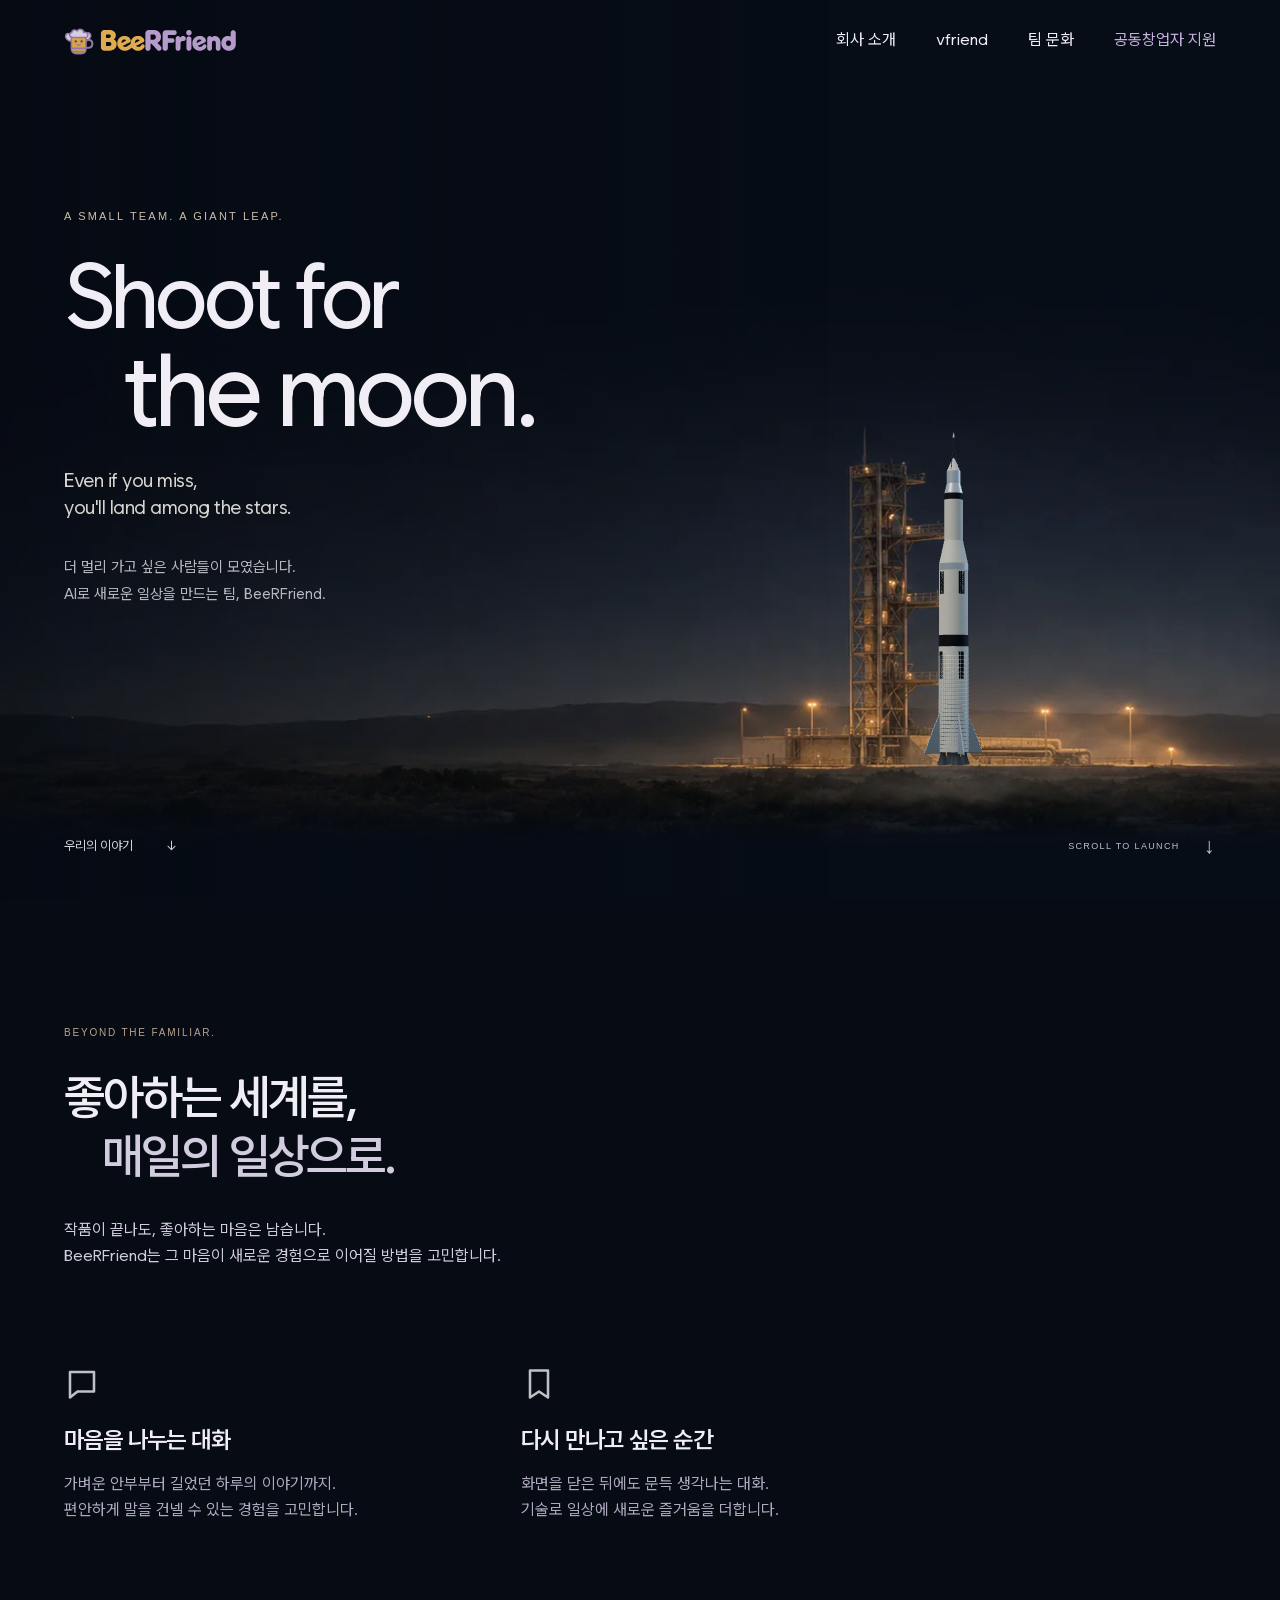
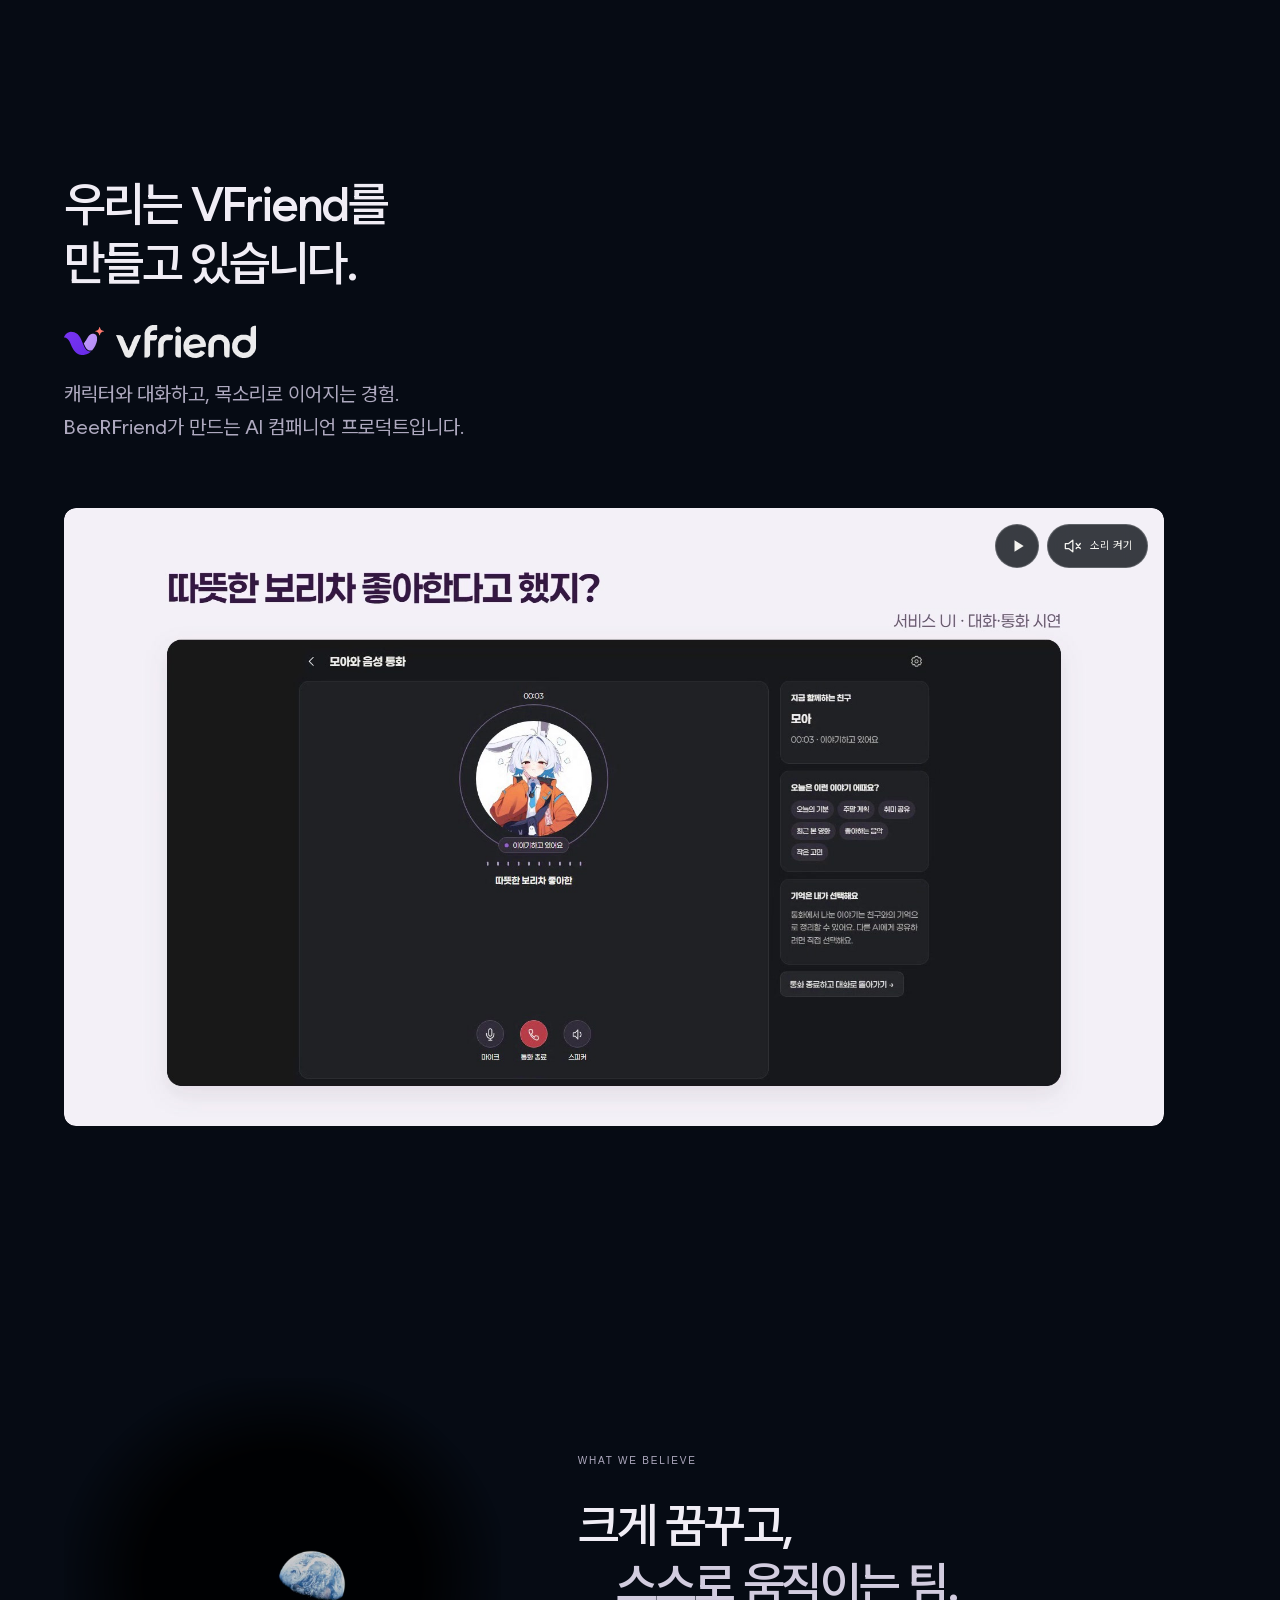
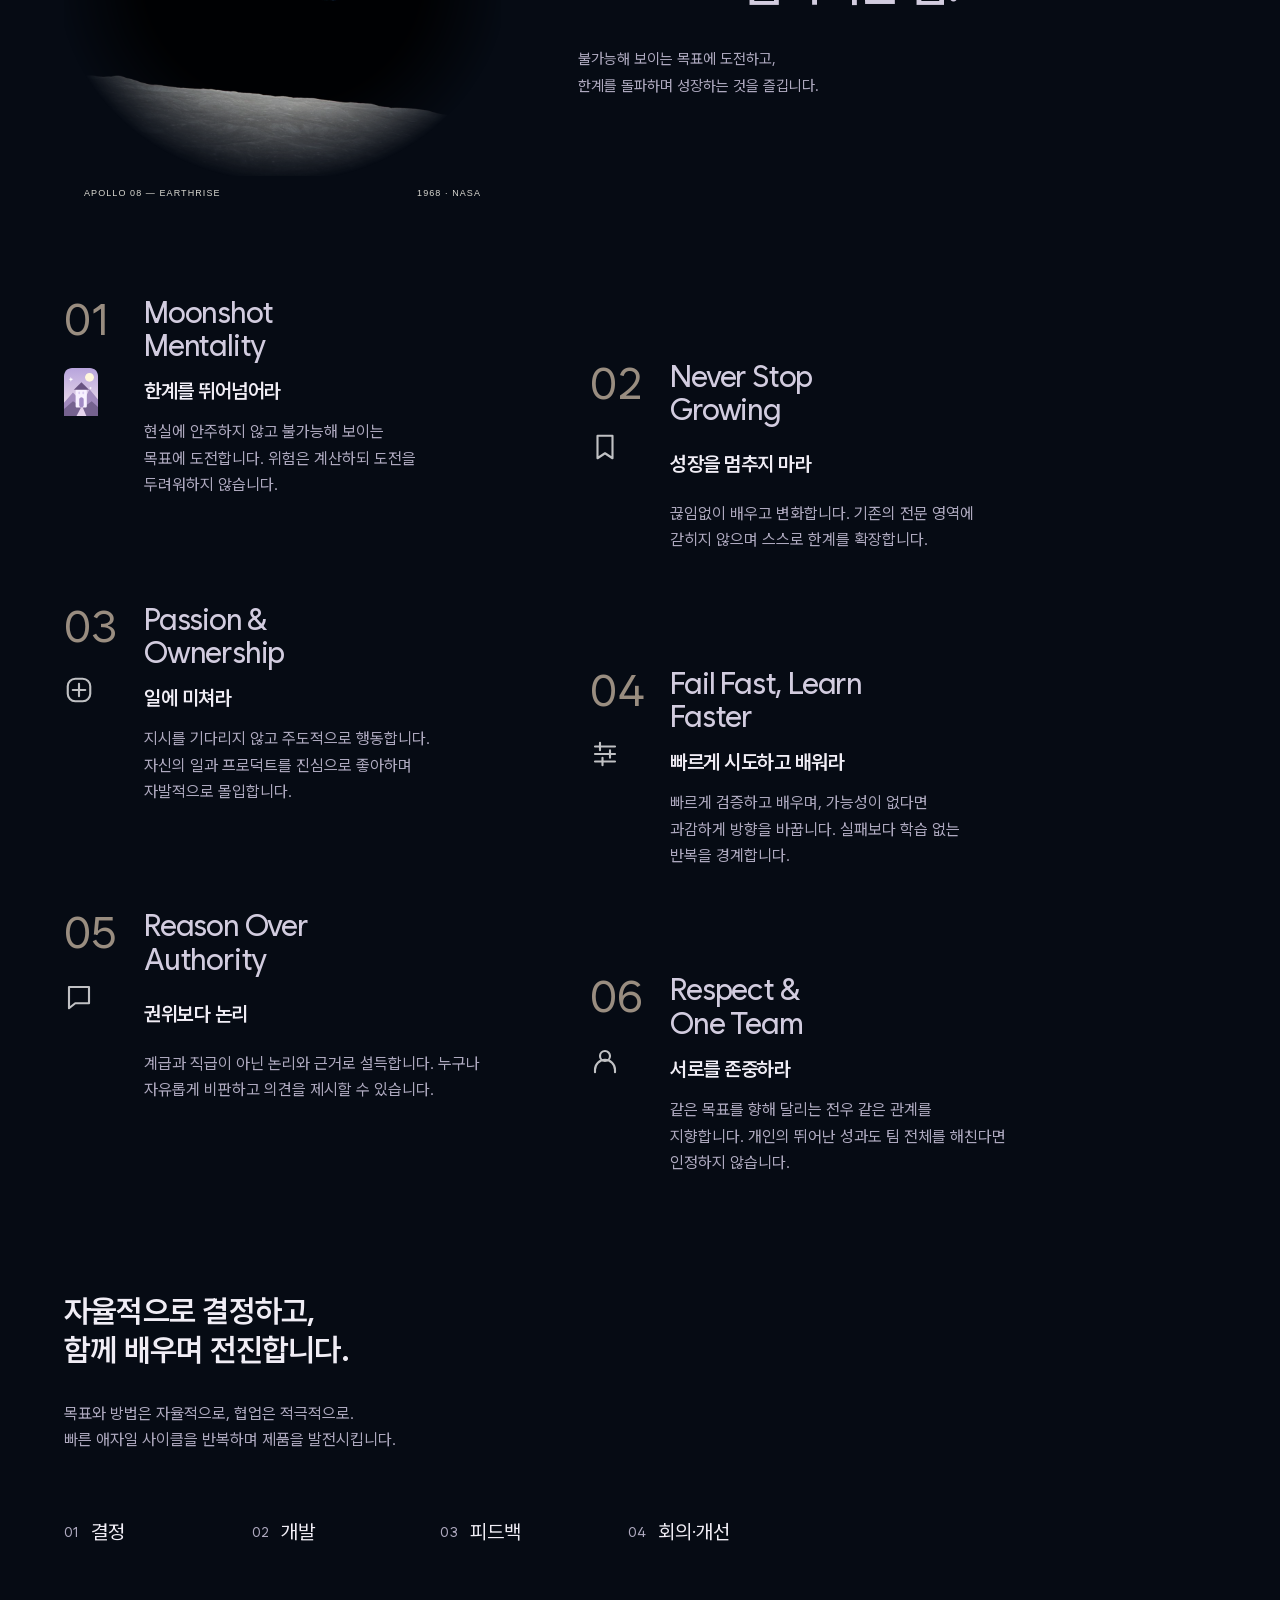
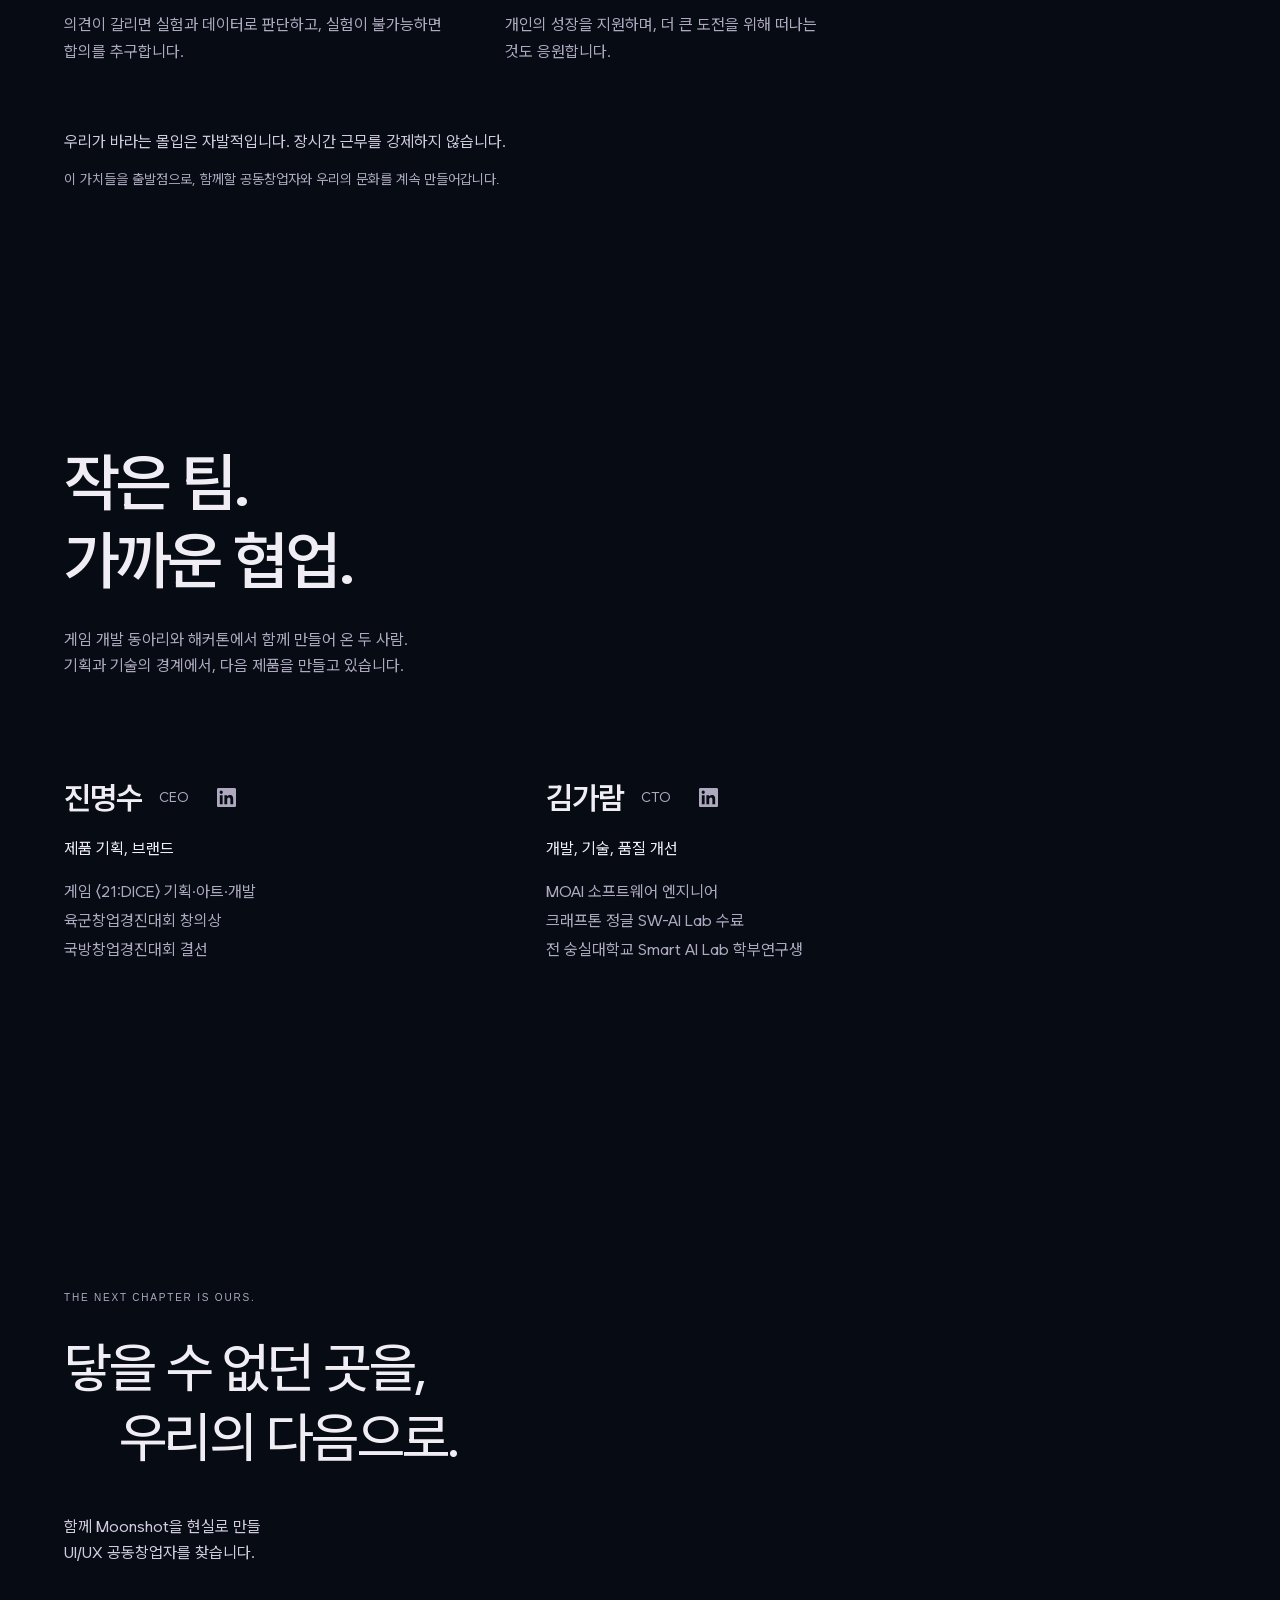
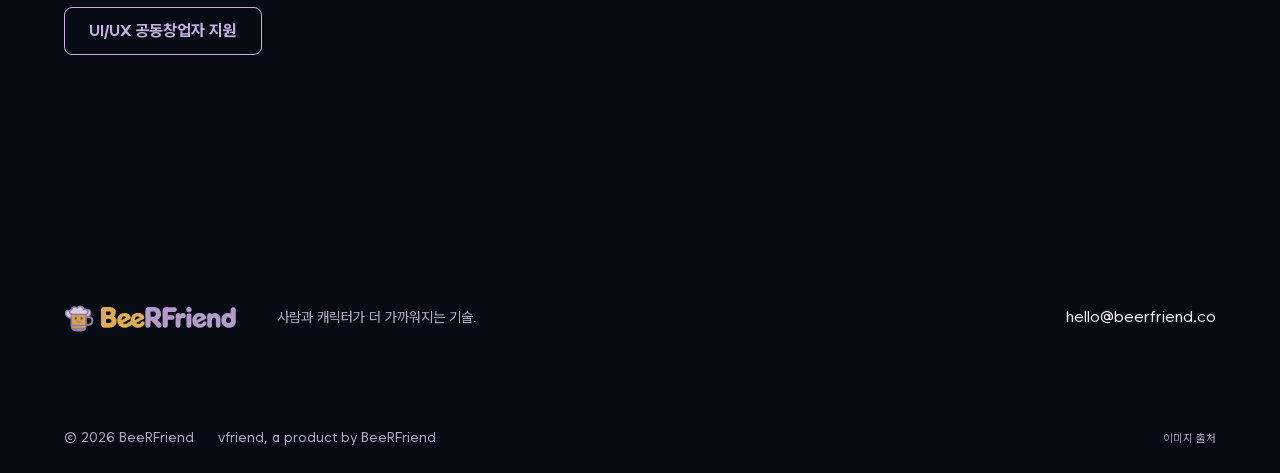
==== commit 20e4f764: "Set landing page title to BeeRFriend" ====
--- a/index.html
+++ b/index.html
@@ -5,10 +5,10 @@
   <meta name="viewport" content="width=device-width,initial-scale=1">
   <meta name="theme-color" content="#090b14">
   <meta name="description" content="함께 Moonshot을 현실로 만들 UI/UX 공동창업자를 찾습니다. BeeRFriend는 AI와 디자인으로 새로운 대화 경험을 만듭니다.">
-  <meta property="og:title" content="BeeRFriend — UI/UX 공동창업자 모집">
+  <meta property="og:title" content="BeeRFriend">
   <meta property="og:description" content="Shoot for the moon. Even if you miss, you'll land among the stars. 함께 Moonshot을 현실로 만들 공동창업자를 찾습니다.">
   <meta property="og:type" content="website">
-  <title>BeeRFriend | UI/UX 공동창업자 모집</title>
+  <title>BeeRFriend</title>
   <link rel="icon" href="assets/beerfriend-mark.png" type="image/png">
   <link rel="preload" href="assets/fonts/WantedSans-page.woff2" as="font" type="font/woff2" crossorigin>
   <link rel="stylesheet" href="styles.css?v=20261112-moon">
